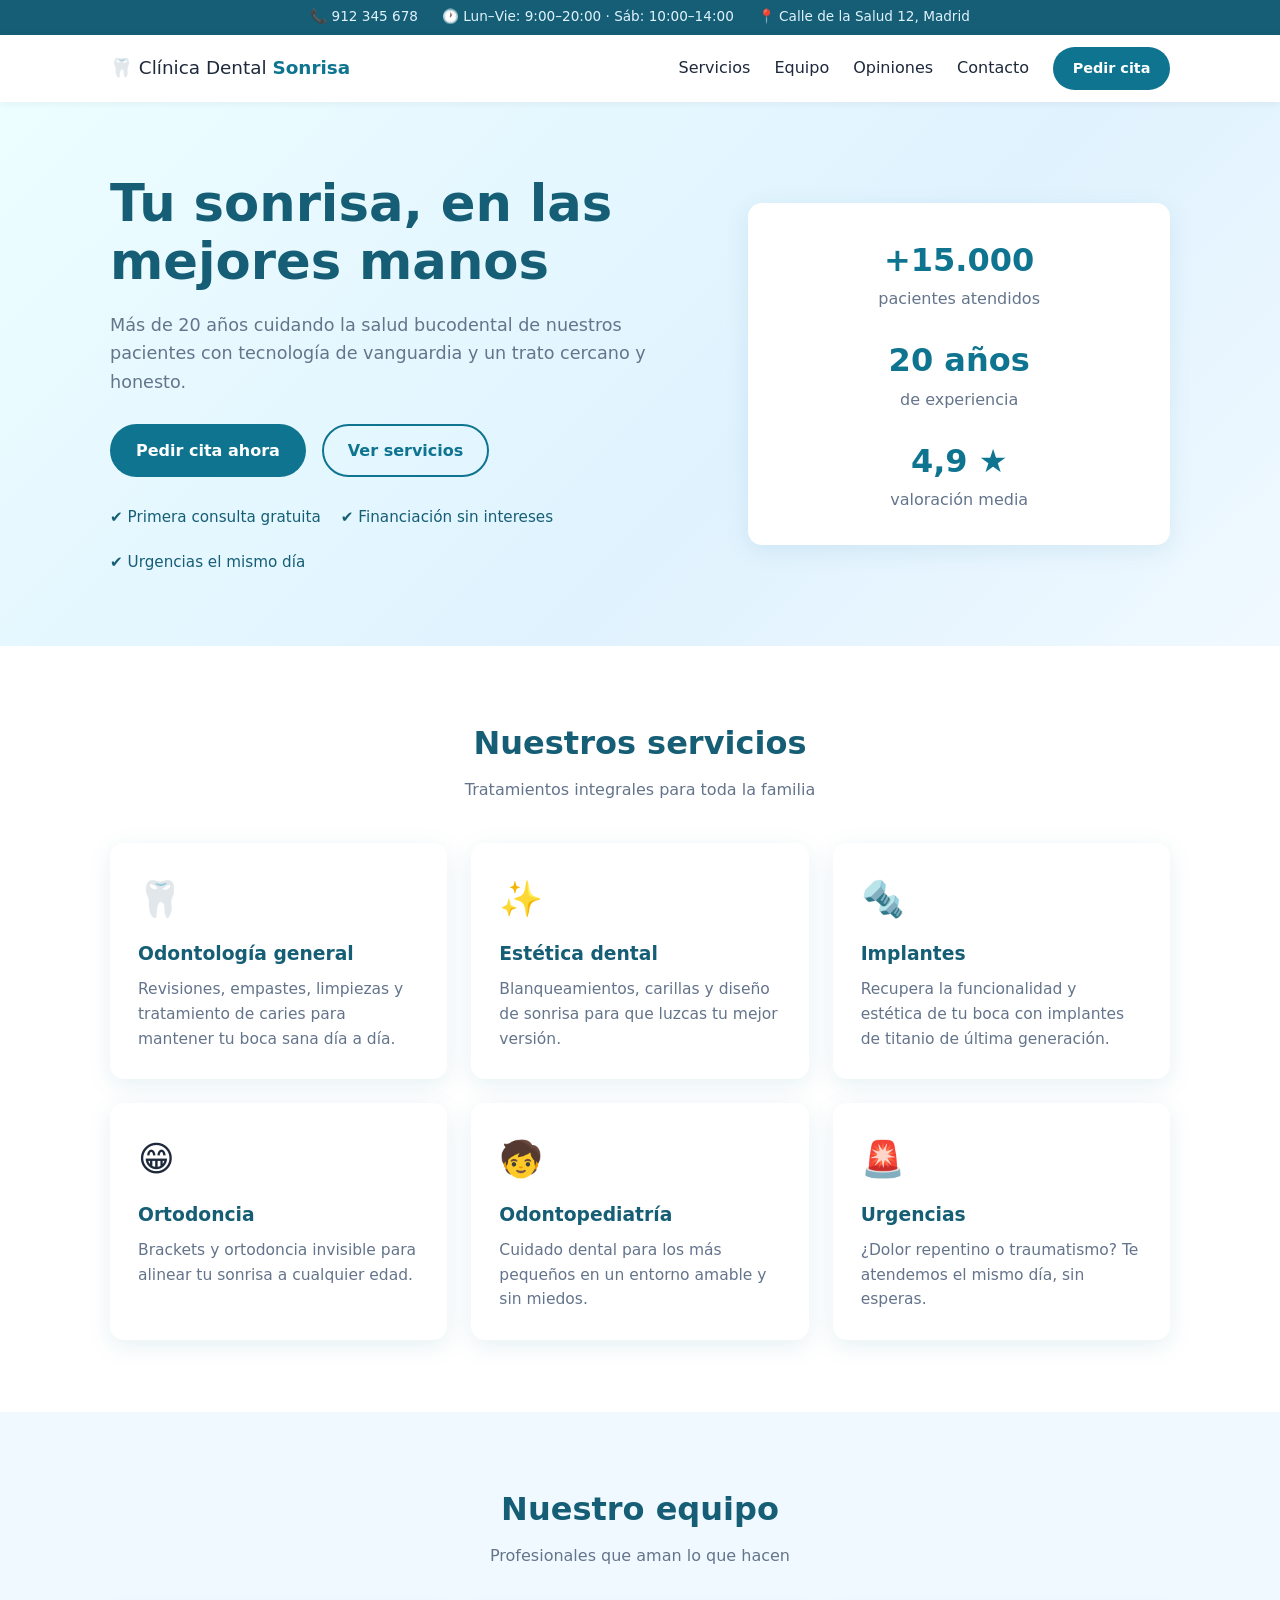
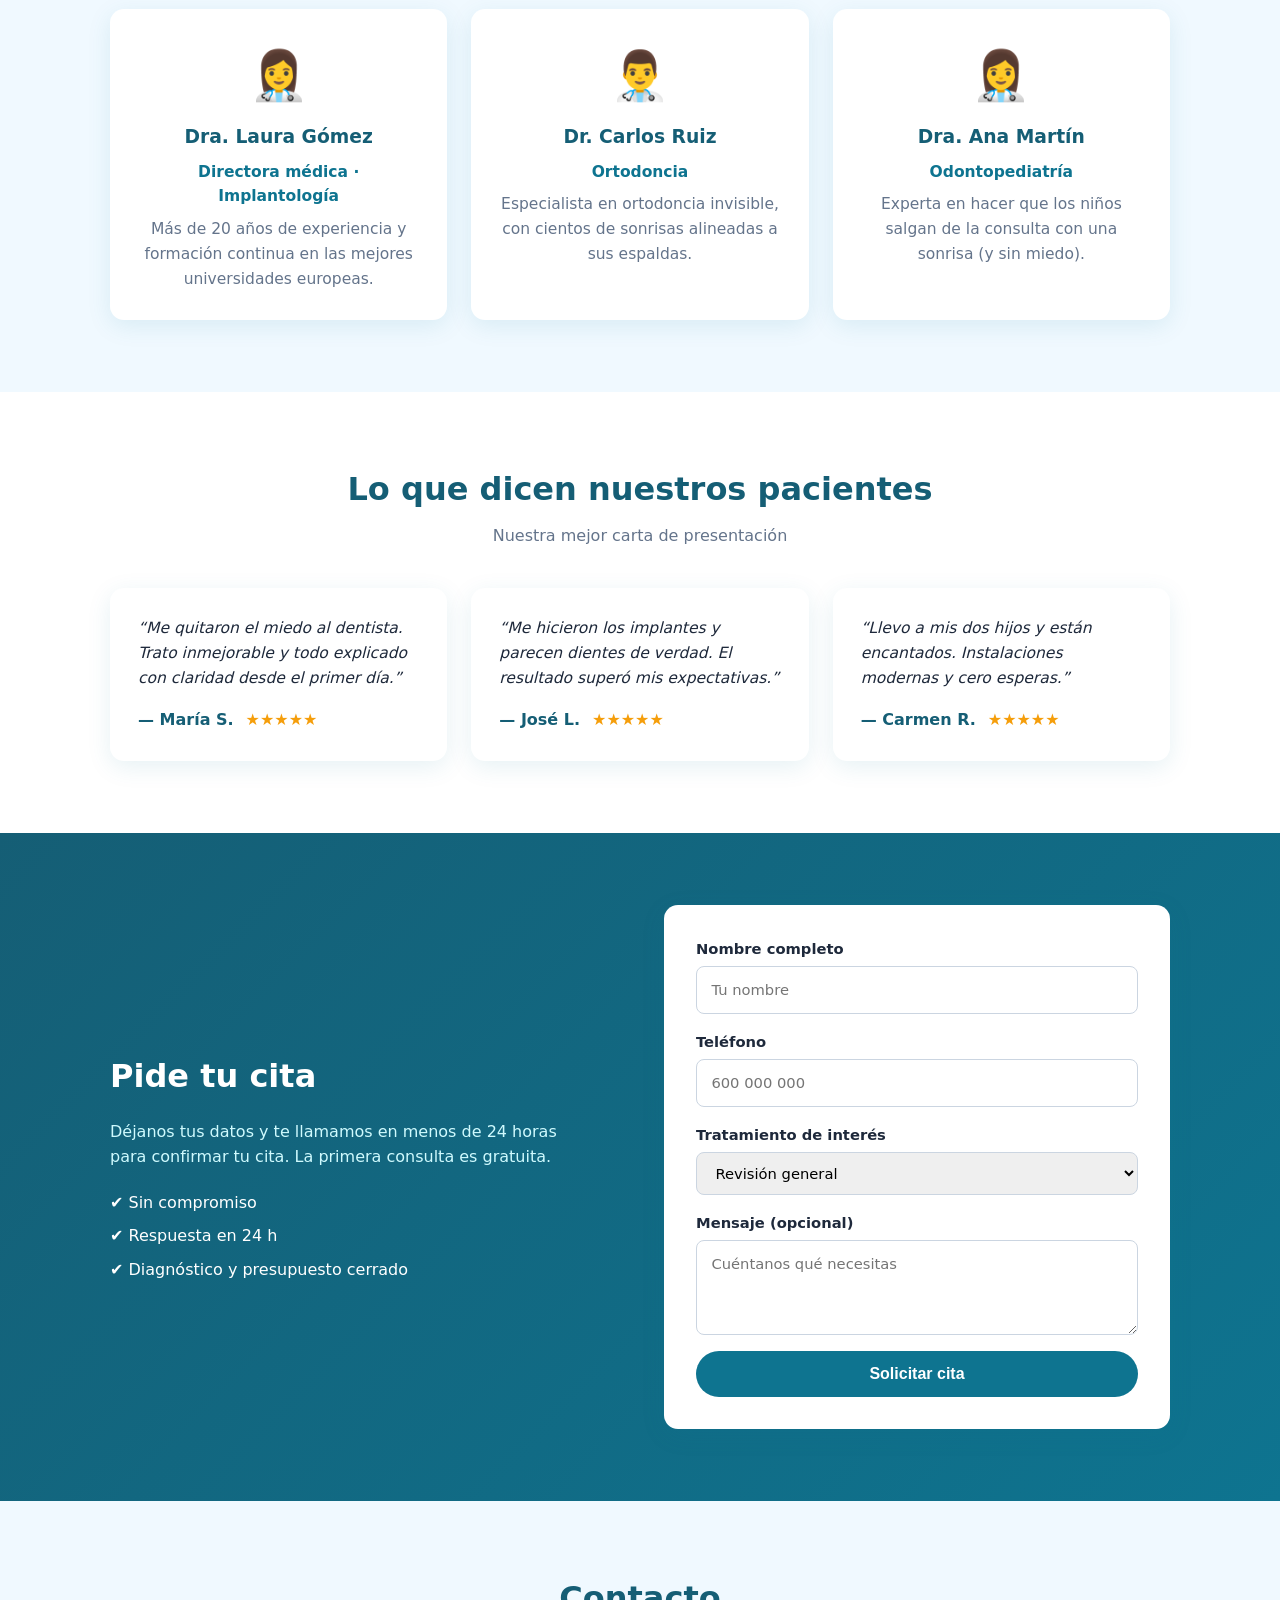
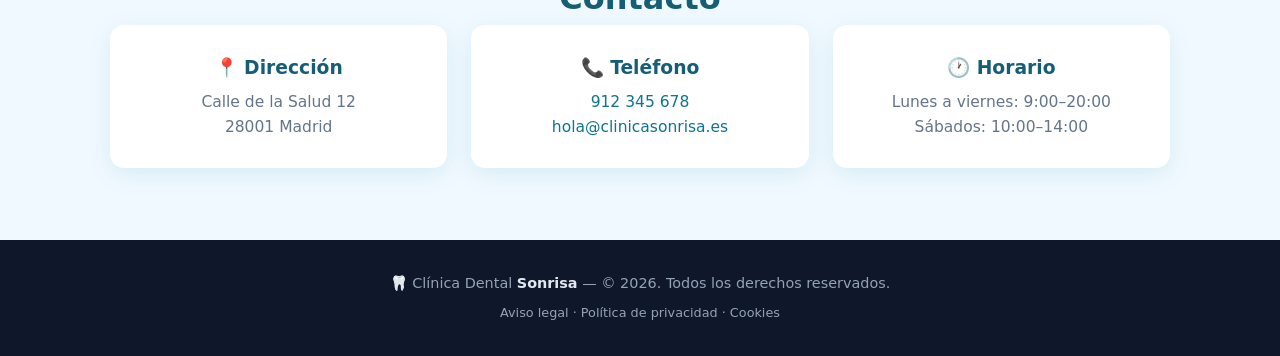
==== index.html @ fbafc142 "Crear web de clínica dental con HTML, CSS y JS Página estática responsive con secciones de servicios" ====
<!DOCTYPE html>
<html lang="es">
<head>
  <meta charset="UTF-8">
  <meta name="viewport" content="width=device-width, initial-scale=1.0">
  <meta name="description" content="Clínica Dental Sonrisa — cuidamos tu salud bucodental con tecnología de vanguardia y un trato cercano. Pide tu cita hoy.">
  <title>Clínica Dental Sonrisa | Tu dentista de confianza</title>
  <link rel="preconnect" href="https://fonts.googleapis.com">
  <link rel="stylesheet" href="styles.css">
</head>
<body>

  <!-- Barra superior -->
  <div class="topbar">
    <div class="container topbar__inner">
      <span>📞 912 345 678</span>
      <span>🕐 Lun–Vie: 9:00–20:00 · Sáb: 10:00–14:00</span>
      <span>📍 Calle de la Salud 12, Madrid</span>
    </div>
  </div>

  <!-- Cabecera / navegación -->
  <header class="header" id="inicio">
    <nav class="container nav">
      <a href="#inicio" class="nav__logo">
        <span class="nav__logo-icon">🦷</span> Clínica Dental <strong>Sonrisa</strong>
      </a>
      <button class="nav__toggle" id="navToggle" aria-label="Abrir menú" aria-expanded="false">☰</button>
      <ul class="nav__menu" id="navMenu">
        <li><a href="#servicios">Servicios</a></li>
        <li><a href="#equipo">Equipo</a></li>
        <li><a href="#opiniones">Opiniones</a></li>
        <li><a href="#contacto">Contacto</a></li>
        <li><a href="#cita" class="btn btn--primary btn--small">Pedir cita</a></li>
      </ul>
    </nav>
  </header>

  <!-- Hero -->
  <section class="hero">
    <div class="container hero__inner">
      <div class="hero__text">
        <h1>Tu sonrisa, en las mejores manos</h1>
        <p>Más de 20 años cuidando la salud bucodental de nuestros pacientes con tecnología de vanguardia y un trato cercano y honesto.</p>
        <div class="hero__actions">
          <a href="#cita" class="btn btn--primary">Pedir cita ahora</a>
          <a href="#servicios" class="btn btn--outline">Ver servicios</a>
        </div>
        <ul class="hero__badges">
          <li>✔ Primera consulta gratuita</li>
          <li>✔ Financiación sin intereses</li>
          <li>✔ Urgencias el mismo día</li>
        </ul>
      </div>
      <div class="hero__card">
        <div class="hero__stat"><strong>+15.000</strong><span>pacientes atendidos</span></div>
        <div class="hero__stat"><strong>20 años</strong><span>de experiencia</span></div>
        <div class="hero__stat"><strong>4,9 ★</strong><span>valoración media</span></div>
      </div>
    </div>
  </section>

  <!-- Servicios -->
  <section class="section" id="servicios">
    <div class="container">
      <h2 class="section__title">Nuestros servicios</h2>
      <p class="section__subtitle">Tratamientos integrales para toda la familia</p>
      <div class="grid grid--3">
        <article class="card">
          <div class="card__icon">🦷</div>
          <h3>Odontología general</h3>
          <p>Revisiones, empastes, limpiezas y tratamiento de caries para mantener tu boca sana día a día.</p>
        </article>
        <article class="card">
          <div class="card__icon">✨</div>
          <h3>Estética dental</h3>
          <p>Blanqueamientos, carillas y diseño de sonrisa para que luzcas tu mejor versión.</p>
        </article>
        <article class="card">
          <div class="card__icon">🔩</div>
          <h3>Implantes</h3>
          <p>Recupera la funcionalidad y estética de tu boca con implantes de titanio de última generación.</p>
        </article>
        <article class="card">
          <div class="card__icon">😁</div>
          <h3>Ortodoncia</h3>
          <p>Brackets y ortodoncia invisible para alinear tu sonrisa a cualquier edad.</p>
        </article>
        <article class="card">
          <div class="card__icon">🧒</div>
          <h3>Odontopediatría</h3>
          <p>Cuidado dental para los más pequeños en un entorno amable y sin miedos.</p>
        </article>
        <article class="card">
          <div class="card__icon">🚨</div>
          <h3>Urgencias</h3>
          <p>¿Dolor repentino o traumatismo? Te atendemos el mismo día, sin esperas.</p>
        </article>
      </div>
    </div>
  </section>

  <!-- Equipo -->
  <section class="section section--alt" id="equipo">
    <div class="container">
      <h2 class="section__title">Nuestro equipo</h2>
      <p class="section__subtitle">Profesionales que aman lo que hacen</p>
      <div class="grid grid--3">
        <article class="card card--team">
          <div class="card__avatar">👩‍⚕️</div>
          <h3>Dra. Laura Gómez</h3>
          <p class="card__role">Directora médica · Implantología</p>
          <p>Más de 20 años de experiencia y formación continua en las mejores universidades europeas.</p>
        </article>
        <article class="card card--team">
          <div class="card__avatar">👨‍⚕️</div>
          <h3>Dr. Carlos Ruiz</h3>
          <p class="card__role">Ortodoncia</p>
          <p>Especialista en ortodoncia invisible, con cientos de sonrisas alineadas a sus espaldas.</p>
        </article>
        <article class="card card--team">
          <div class="card__avatar">👩‍⚕️</div>
          <h3>Dra. Ana Martín</h3>
          <p class="card__role">Odontopediatría</p>
          <p>Experta en hacer que los niños salgan de la consulta con una sonrisa (y sin miedo).</p>
        </article>
      </div>
    </div>
  </section>

  <!-- Opiniones -->
  <section class="section" id="opiniones">
    <div class="container">
      <h2 class="section__title">Lo que dicen nuestros pacientes</h2>
      <p class="section__subtitle">Nuestra mejor carta de presentación</p>
      <div class="grid grid--3">
        <blockquote class="card card--quote">
          <p>“Me quitaron el miedo al dentista. Trato inmejorable y todo explicado con claridad desde el primer día.”</p>
          <footer>— María S. <span class="stars">★★★★★</span></footer>
        </blockquote>
        <blockquote class="card card--quote">
          <p>“Me hicieron los implantes y parecen dientes de verdad. El resultado superó mis expectativas.”</p>
          <footer>— José L. <span class="stars">★★★★★</span></footer>
        </blockquote>
        <blockquote class="card card--quote">
          <p>“Llevo a mis dos hijos y están encantados. Instalaciones modernas y cero esperas.”</p>
          <footer>— Carmen R. <span class="stars">★★★★★</span></footer>
        </blockquote>
      </div>
    </div>
  </section>

  <!-- Cita -->
  <section class="section section--cta" id="cita">
    <div class="container cita__inner">
      <div class="cita__text">
        <h2>Pide tu cita</h2>
        <p>Déjanos tus datos y te llamamos en menos de 24 horas para confirmar tu cita. La primera consulta es gratuita.</p>
        <ul class="cita__list">
          <li>✔ Sin compromiso</li>
          <li>✔ Respuesta en 24 h</li>
          <li>✔ Diagnóstico y presupuesto cerrado</li>
        </ul>
      </div>
      <form class="form" id="formCita" novalidate>
        <label>
          Nombre completo
          <input type="text" name="nombre" required placeholder="Tu nombre">
        </label>
        <label>
          Teléfono
          <input type="tel" name="telefono" required placeholder="600 000 000">
        </label>
        <label>
          Tratamiento de interés
          <select name="tratamiento">
            <option>Revisión general</option>
            <option>Limpieza dental</option>
            <option>Estética dental</option>
            <option>Implantes</option>
            <option>Ortodoncia</option>
            <option>Odontopediatría</option>
            <option>Urgencia</option>
          </select>
        </label>
        <label>
          Mensaje (opcional)
          <textarea name="mensaje" rows="3" placeholder="Cuéntanos qué necesitas"></textarea>
        </label>
        <button type="submit" class="btn btn--primary btn--full">Solicitar cita</button>
        <p class="form__ok" id="formOk" hidden>✅ ¡Gracias! Te llamaremos muy pronto para confirmar tu cita.</p>
      </form>
    </div>
  </section>

  <!-- Contacto -->
  <section class="section section--alt" id="contacto">
    <div class="container">
      <h2 class="section__title">Contacto</h2>
      <div class="grid grid--3">
        <div class="card card--contact">
          <h3>📍 Dirección</h3>
          <p>Calle de la Salud 12<br>28001 Madrid</p>
        </div>
        <div class="card card--contact">
          <h3>📞 Teléfono</h3>
          <p><a href="tel:+34912345678">912 345 678</a><br><a href="mailto:hola@clinicasonrisa.es">hola@clinicasonrisa.es</a></p>
        </div>
        <div class="card card--contact">
          <h3>🕐 Horario</h3>
          <p>Lunes a viernes: 9:00–20:00<br>Sábados: 10:00–14:00</p>
        </div>
      </div>
    </div>
  </section>

  <!-- Pie -->
  <footer class="footer">
    <div class="container footer__inner">
      <p>🦷 Clínica Dental <strong>Sonrisa</strong> — © <span id="year"></span>. Todos los derechos reservados.</p>
      <p class="footer__legal">Aviso legal · Política de privacidad · Cookies</p>
    </div>
  </footer>

  <script src="script.js"></script>
</body>
</html>
---- styles.css ----
/* ===== Variables y base ===== */
:root {
  --primary: #0e7490;
  --primary-dark: #155e75;
  --accent: #22d3ee;
  --bg: #ffffff;
  --bg-alt: #f0f9ff;
  --text: #1e293b;
  --text-soft: #64748b;
  --radius: 14px;
  --shadow: 0 6px 24px rgba(14, 116, 144, 0.10);
}

* { margin: 0; padding: 0; box-sizing: border-box; }

html { scroll-behavior: smooth; }

body {
  font-family: "Segoe UI", system-ui, -apple-system, sans-serif;
  color: var(--text);
  background: var(--bg);
  line-height: 1.6;
}

.container {
  max-width: 1100px;
  margin: 0 auto;
  padding: 0 1.25rem;
}

img { max-width: 100%; }

/* ===== Barra superior ===== */
.topbar {
  background: var(--primary-dark);
  color: #e0f2fe;
  font-size: 0.85rem;
  padding: 0.4rem 0;
}
.topbar__inner {
  display: flex;
  gap: 1.5rem;
  flex-wrap: wrap;
  justify-content: center;
}

/* ===== Navegación ===== */
.header {
  position: sticky;
  top: 0;
  z-index: 50;
  background: rgba(255, 255, 255, 0.95);
  backdrop-filter: blur(8px);
  box-shadow: 0 1px 8px rgba(0, 0, 0, 0.06);
}
.nav {
  display: flex;
  align-items: center;
  justify-content: space-between;
  padding-top: 0.75rem;
  padding-bottom: 0.75rem;
}
.nav__logo {
  font-size: 1.15rem;
  text-decoration: none;
  color: var(--text);
}
.nav__logo strong { color: var(--primary); }
.nav__toggle {
  display: none;
  font-size: 1.5rem;
  background: none;
  border: none;
  cursor: pointer;
  color: var(--text);
}
.nav__menu {
  display: flex;
  align-items: center;
  gap: 1.5rem;
  list-style: none;
}
.nav__menu a:not(.btn) {
  text-decoration: none;
  color: var(--text);
  font-weight: 500;
}
.nav__menu a:not(.btn):hover { color: var(--primary); }

/* ===== Botones ===== */
.btn {
  display: inline-block;
  padding: 0.75rem 1.5rem;
  border-radius: 999px;
  text-decoration: none;
  font-weight: 600;
  border: 2px solid transparent;
  cursor: pointer;
  transition: transform 0.15s ease, box-shadow 0.15s ease, background 0.15s ease;
  font-size: 1rem;
}
.btn--primary {
  background: var(--primary);
  color: #fff;
}
.btn--primary:hover {
  background: var(--primary-dark);
  transform: translateY(-2px);
  box-shadow: var(--shadow);
}
.btn--outline {
  border-color: var(--primary);
  color: var(--primary);
  background: transparent;
}
.btn--outline:hover { background: var(--bg-alt); }
.btn--small { padding: 0.5rem 1.1rem; font-size: 0.9rem; }
.btn--full { width: 100%; }

/* ===== Hero ===== */
.hero {
  background: linear-gradient(135deg, #ecfeff 0%, #e0f2fe 60%, #f0f9ff 100%);
  padding: 4.5rem 0;
}
.hero__inner {
  display: grid;
  grid-template-columns: 1.4fr 1fr;
  gap: 3rem;
  align-items: center;
}
.hero h1 {
  font-size: clamp(2rem, 4.5vw, 3.2rem);
  line-height: 1.15;
  color: var(--primary-dark);
}
.hero p {
  margin: 1.25rem 0 1.75rem;
  font-size: 1.1rem;
  color: var(--text-soft);
  max-width: 34rem;
}
.hero__actions { display: flex; gap: 1rem; flex-wrap: wrap; }
.hero__badges {
  list-style: none;
  display: flex;
  gap: 1.25rem;
  flex-wrap: wrap;
  margin-top: 1.75rem;
  color: var(--primary-dark);
  font-weight: 500;
  font-size: 0.95rem;
}
.hero__card {
  background: #fff;
  border-radius: var(--radius);
  box-shadow: var(--shadow);
  padding: 2rem;
  display: grid;
  gap: 1.5rem;
  text-align: center;
}
.hero__stat strong {
  display: block;
  font-size: 2rem;
  color: var(--primary);
}
.hero__stat span { color: var(--text-soft); }

/* ===== Secciones ===== */
.section { padding: 4.5rem 0; }
.section--alt { background: var(--bg-alt); }
.section__title {
  text-align: center;
  font-size: 2rem;
  color: var(--primary-dark);
}
.section__subtitle {
  text-align: center;
  color: var(--text-soft);
  margin: 0.5rem 0 2.5rem;
}

/* ===== Tarjetas ===== */
.grid {
  display: grid;
  gap: 1.5rem;
}
.grid--3 { grid-template-columns: repeat(3, 1fr); }

.card {
  background: #fff;
  border-radius: var(--radius);
  padding: 1.75rem;
  box-shadow: var(--shadow);
  transition: transform 0.15s ease;
}
.card:hover { transform: translateY(-4px); }
.card h3 { margin-bottom: 0.5rem; color: var(--primary-dark); }
.card p { color: var(--text-soft); font-size: 0.97rem; }
.card__icon { font-size: 2.2rem; margin-bottom: 0.75rem; }

.card--team { text-align: center; }
.card__avatar { font-size: 3rem; margin-bottom: 0.5rem; }
.card__role {
  color: var(--primary) !important;
  font-weight: 600;
  margin-bottom: 0.5rem;
}

.card--quote p { font-style: italic; color: var(--text); }
.card--quote footer {
  margin-top: 1rem;
  font-weight: 600;
  color: var(--primary-dark);
}
.stars { color: #f59e0b; margin-left: 0.4rem; }

.card--contact { text-align: center; }
.card--contact a { color: var(--primary); text-decoration: none; }
.card--contact a:hover { text-decoration: underline; }

/* ===== Cita ===== */
.section--cta {
  background: linear-gradient(135deg, var(--primary-dark), var(--primary));
  color: #fff;
}
.cita__inner {
  display: grid;
  grid-template-columns: 1fr 1fr;
  gap: 3rem;
  align-items: center;
}
.cita__text h2 { font-size: 2rem; margin-bottom: 1rem; }
.cita__text p { color: #cffafe; max-width: 30rem; }
.cita__list {
  list-style: none;
  margin-top: 1.25rem;
  display: grid;
  gap: 0.5rem;
  font-weight: 500;
}

.form {
  background: #fff;
  border-radius: var(--radius);
  padding: 2rem;
  box-shadow: var(--shadow);
  display: grid;
  gap: 1rem;
  color: var(--text);
}
.form label {
  display: grid;
  gap: 0.35rem;
  font-weight: 600;
  font-size: 0.92rem;
}
.form input,
.form select,
.form textarea {
  padding: 0.7rem 0.9rem;
  border: 1.5px solid #cbd5e1;
  border-radius: 8px;
  font: inherit;
  font-weight: 400;
}
.form input:focus,
.form select:focus,
.form textarea:focus {
  outline: none;
  border-color: var(--primary);
  box-shadow: 0 0 0 3px rgba(14, 116, 144, 0.15);
}
.form input.error { border-color: #dc2626; }
.form__ok {
  text-align: center;
  color: #15803d;
  font-weight: 600;
}

/* ===== Pie ===== */
.footer {
  background: #0f172a;
  color: #94a3b8;
  padding: 2rem 0;
  font-size: 0.9rem;
}
.footer__inner { text-align: center; display: grid; gap: 0.5rem; }
.footer strong { color: #e2e8f0; }
.footer__legal { font-size: 0.8rem; }

/* ===== Responsive ===== */
@media (max-width: 900px) {
  .hero__inner, .cita__inner { grid-template-columns: 1fr; }
  .grid--3 { grid-template-columns: repeat(2, 1fr); }
}

@media (max-width: 640px) {
  .grid--3 { grid-template-columns: 1fr; }
  .topbar__inner { gap: 0.5rem; font-size: 0.78rem; }

  .nav__toggle { display: block; }
  .nav__menu {
    display: none;
    position: absolute;
    top: 100%;
    left: 0;
    right: 0;
    background: #fff;
    flex-direction: column;
    padding: 1.25rem;
    gap: 1rem;
    box-shadow: 0 8px 16px rgba(0, 0, 0, 0.08);
  }
  .nav__menu.open { display: flex; }
}
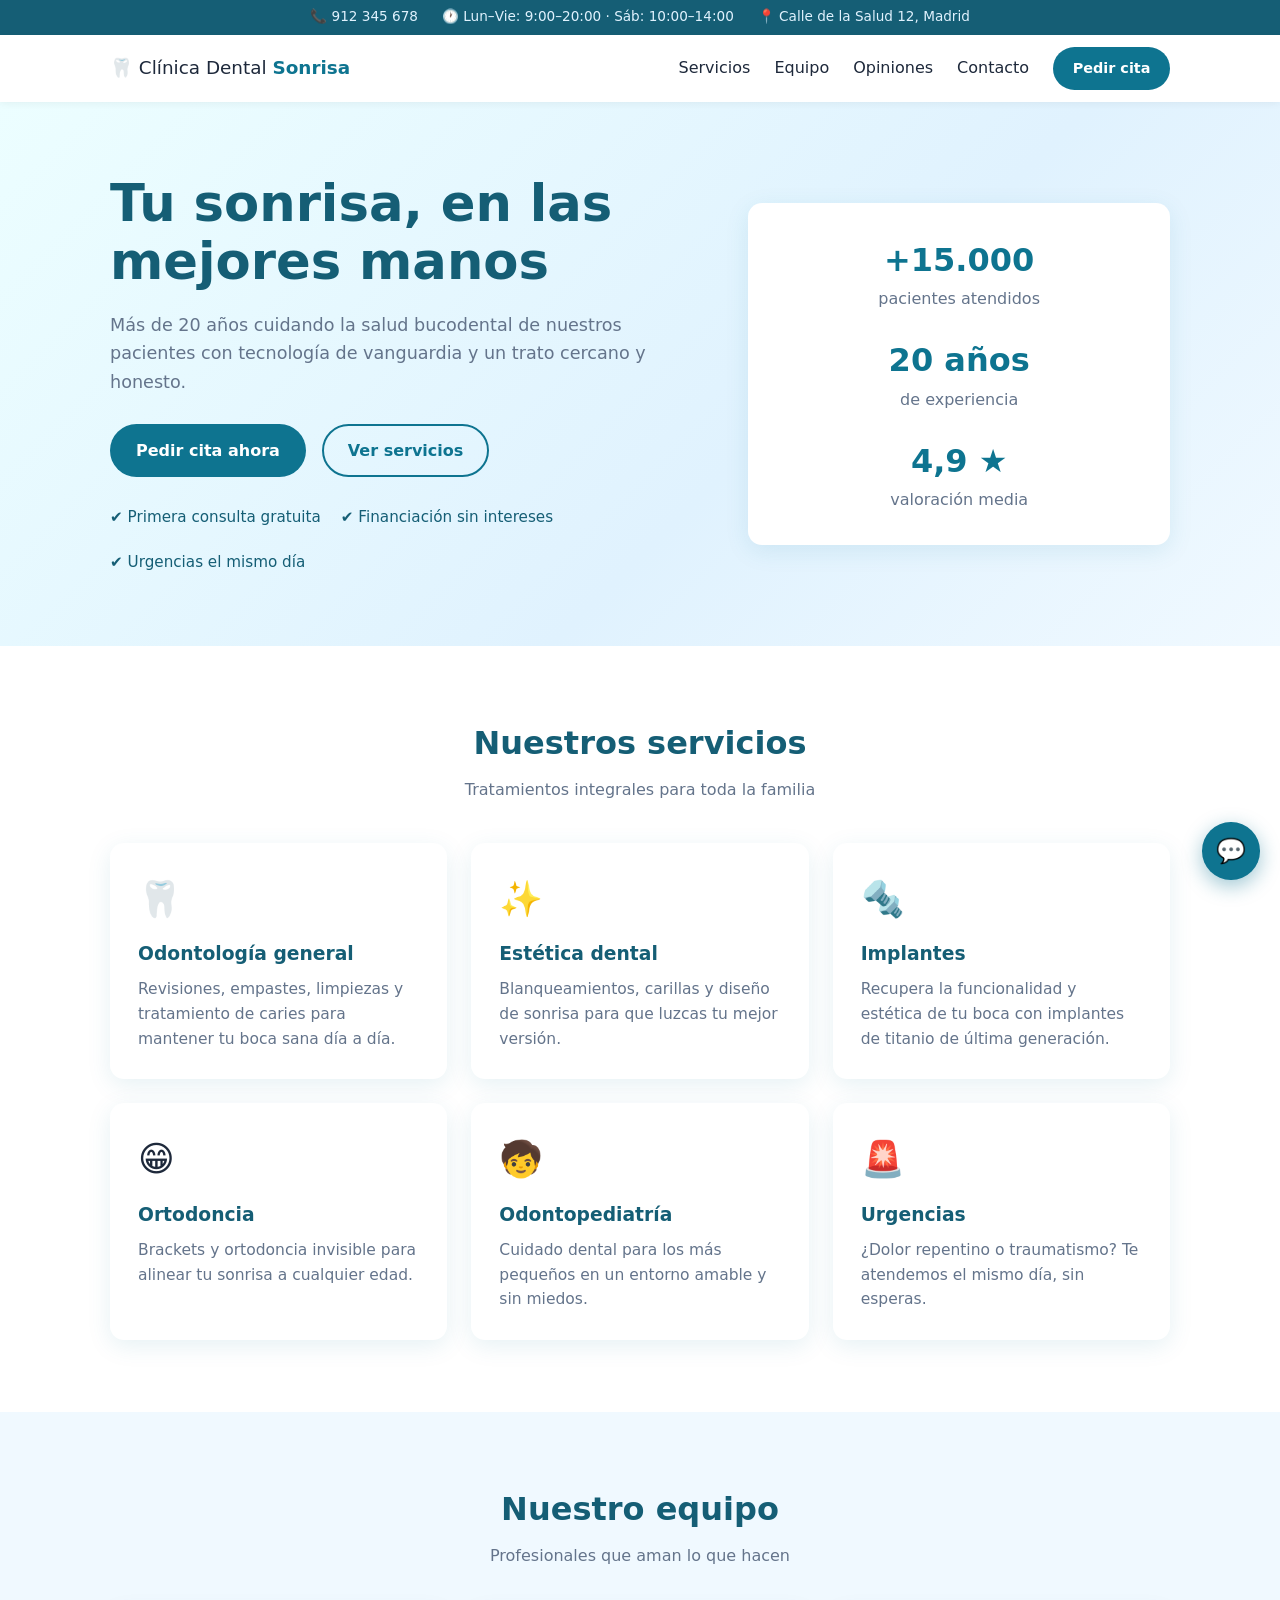
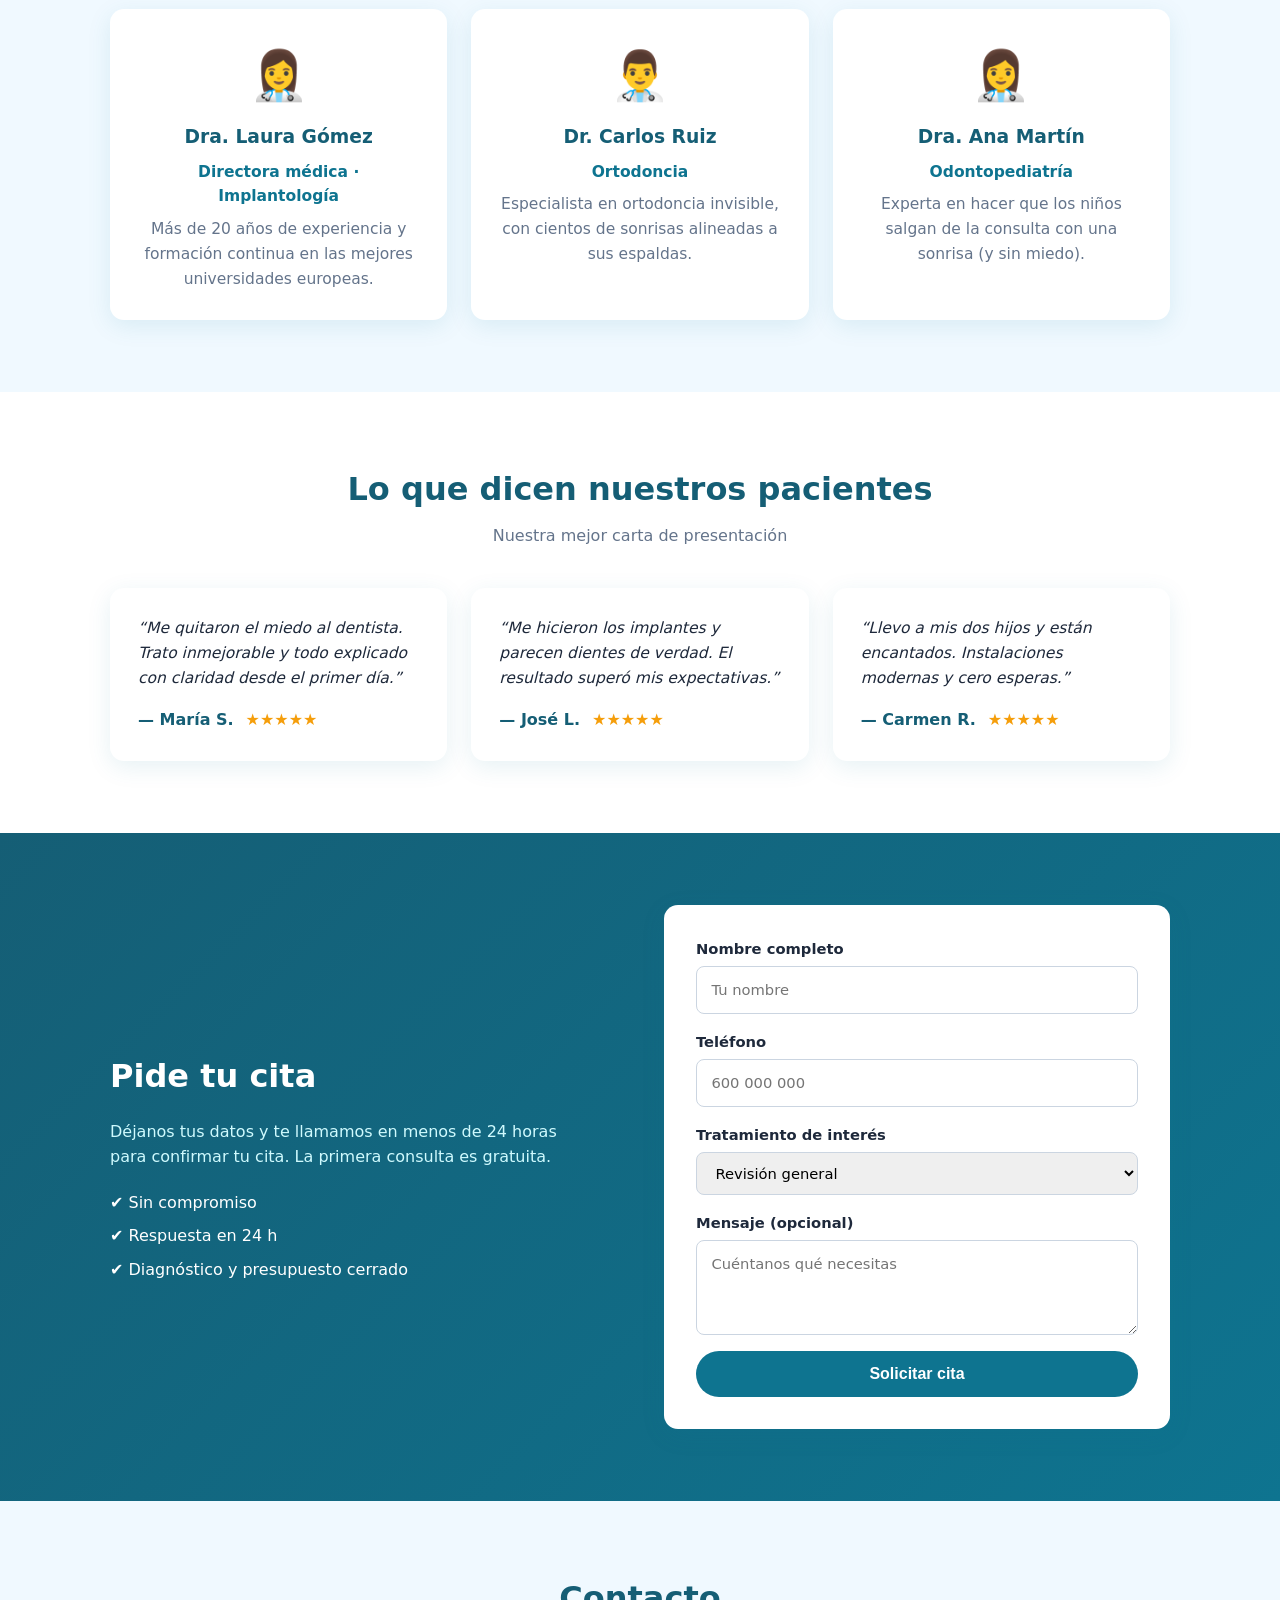
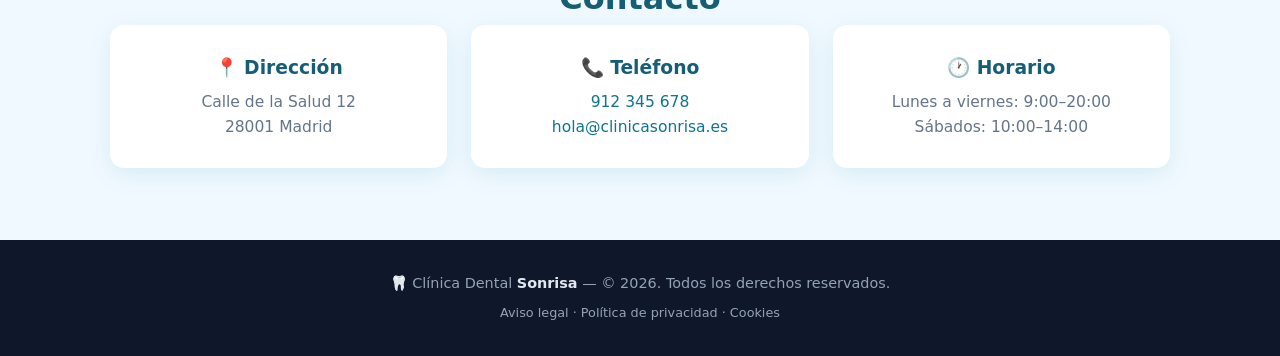
==== commit e540b8cd: "Añadir chatbot de reglas con burbuja flotante Asistente sin dependencias ni backend: responde FAQs (" ====
--- a/index.html
+++ b/index.html
@@ -222,6 +222,24 @@
     </div>
   </footer>
 
+  <!-- Chatbot -->
+  <div class="chat">
+    <button class="chat__toggle" id="chatToggle" aria-label="Abrir chat" aria-expanded="false">💬</button>
+    <div class="chat__panel" id="chatPanel" hidden>
+      <div class="chat__header">
+        <span>🦷 Asistente Sonrisa</span>
+        <button class="chat__close" id="chatClose" aria-label="Cerrar chat">✕</button>
+      </div>
+      <div class="chat__messages" id="chatMessages" aria-live="polite"></div>
+      <div class="chat__quick" id="chatQuick"></div>
+      <form class="chat__inputrow" id="chatForm">
+        <input type="text" id="chatInput" placeholder="Escribe tu pregunta…" autocomplete="off">
+        <button type="submit" aria-label="Enviar">➤</button>
+      </form>
+    </div>
+  </div>
+
   <script src="script.js"></script>
+  <script src="chatbot.js"></script>
 </body>
 </html>
--- a/styles.css
+++ b/styles.css
@@ -288,6 +288,139 @@
 .footer__inner { text-align: center; display: grid; gap: 0.5rem; }
 .footer strong { color: #e2e8f0; }
 .footer__legal { font-size: 0.8rem; }
+
+/* ===== Chatbot ===== */
+.chat__toggle {
+  position: fixed;
+  bottom: 1.25rem;
+  right: 1.25rem;
+  z-index: 90;
+  width: 3.6rem;
+  height: 3.6rem;
+  border-radius: 50%;
+  border: none;
+  background: var(--primary);
+  color: #fff;
+  font-size: 1.5rem;
+  cursor: pointer;
+  box-shadow: 0 6px 20px rgba(14, 116, 144, 0.4);
+  transition: transform 0.15s ease, background 0.15s ease;
+}
+.chat__toggle:hover { background: var(--primary-dark); transform: scale(1.07); }
+
+.chat__panel {
+  position: fixed;
+  bottom: 5.5rem;
+  right: 1.25rem;
+  z-index: 90;
+  width: min(22rem, calc(100vw - 2rem));
+  height: min(30rem, calc(100vh - 8rem));
+  background: #fff;
+  border-radius: var(--radius);
+  box-shadow: 0 12px 40px rgba(0, 0, 0, 0.22);
+  display: flex;
+  flex-direction: column;
+  overflow: hidden;
+}
+.chat__panel[hidden] { display: none; }
+
+.chat__header {
+  background: var(--primary-dark);
+  color: #fff;
+  padding: 0.85rem 1rem;
+  font-weight: 600;
+  display: flex;
+  justify-content: space-between;
+  align-items: center;
+}
+.chat__close {
+  background: none;
+  border: none;
+  color: #fff;
+  font-size: 1rem;
+  cursor: pointer;
+}
+
+.chat__messages {
+  flex: 1;
+  overflow-y: auto;
+  padding: 1rem;
+  display: flex;
+  flex-direction: column;
+  gap: 0.6rem;
+  background: var(--bg-alt);
+}
+.chat__msg {
+  max-width: 85%;
+  padding: 0.6rem 0.85rem;
+  border-radius: 12px;
+  font-size: 0.92rem;
+  line-height: 1.45;
+}
+.chat__msg--bot {
+  background: #fff;
+  border: 1px solid #dbeafe;
+  align-self: flex-start;
+  border-bottom-left-radius: 4px;
+}
+.chat__msg--user {
+  background: var(--primary);
+  color: #fff;
+  align-self: flex-end;
+  border-bottom-right-radius: 4px;
+}
+.chat__msg a { color: var(--primary); font-weight: 600; }
+.chat__msg--user a { color: #fff; }
+
+.chat__quick {
+  display: flex;
+  flex-wrap: wrap;
+  gap: 0.4rem;
+  padding: 0.6rem 0.75rem 0.25rem;
+  background: #fff;
+  border-top: 1px solid #e2e8f0;
+}
+.chat__quick button {
+  border: 1.5px solid var(--primary);
+  color: var(--primary);
+  background: #fff;
+  border-radius: 999px;
+  padding: 0.3rem 0.7rem;
+  font-size: 0.8rem;
+  font-weight: 600;
+  cursor: pointer;
+  transition: background 0.15s ease, color 0.15s ease;
+}
+.chat__quick button:hover { background: var(--primary); color: #fff; }
+
+.chat__inputrow {
+  display: flex;
+  gap: 0.5rem;
+  padding: 0.6rem 0.75rem 0.75rem;
+  background: #fff;
+}
+.chat__inputrow input {
+  flex: 1;
+  padding: 0.6rem 0.85rem;
+  border: 1.5px solid #cbd5e1;
+  border-radius: 999px;
+  font: inherit;
+  font-size: 0.92rem;
+}
+.chat__inputrow input:focus {
+  outline: none;
+  border-color: var(--primary);
+}
+.chat__inputrow button {
+  border: none;
+  background: var(--primary);
+  color: #fff;
+  width: 2.5rem;
+  border-radius: 50%;
+  font-size: 1rem;
+  cursor: pointer;
+}
+.chat__inputrow button:hover { background: var(--primary-dark); }
 
 /* ===== Responsive ===== */
 @media (max-width: 900px) {
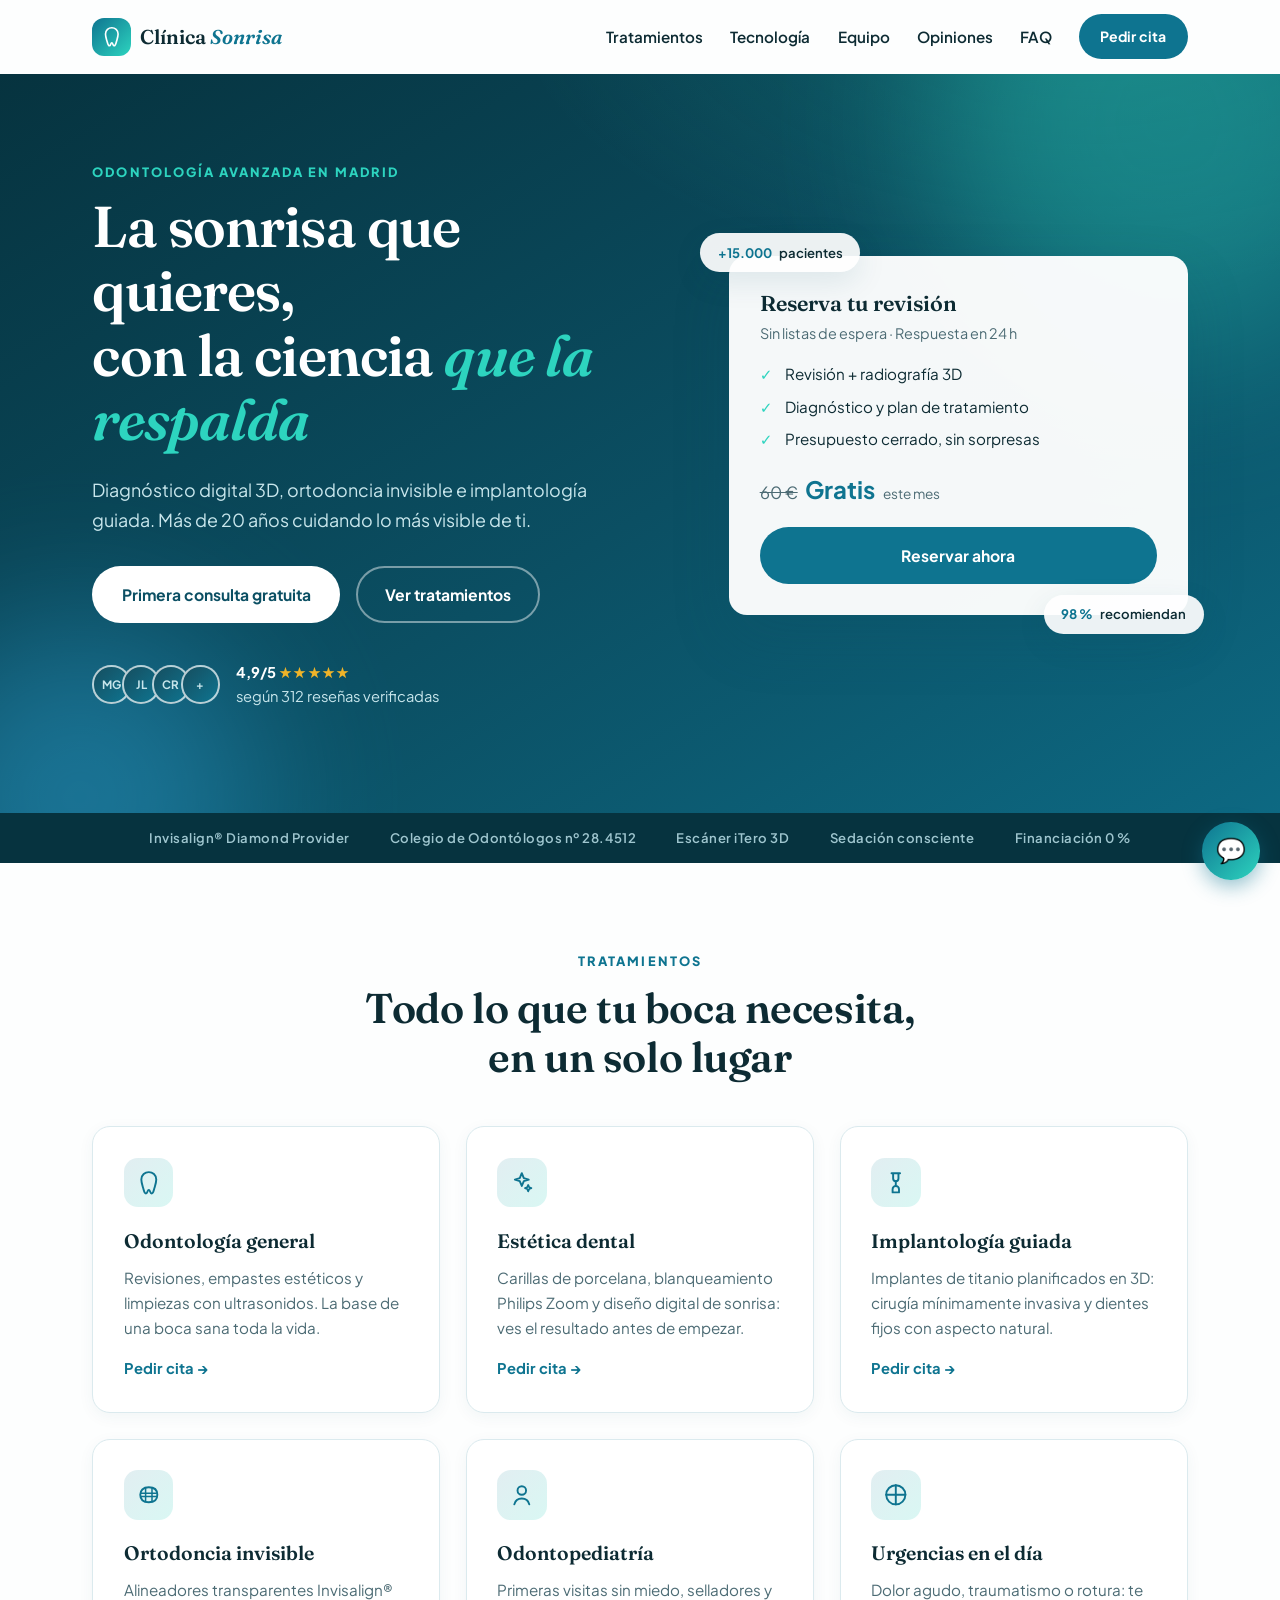
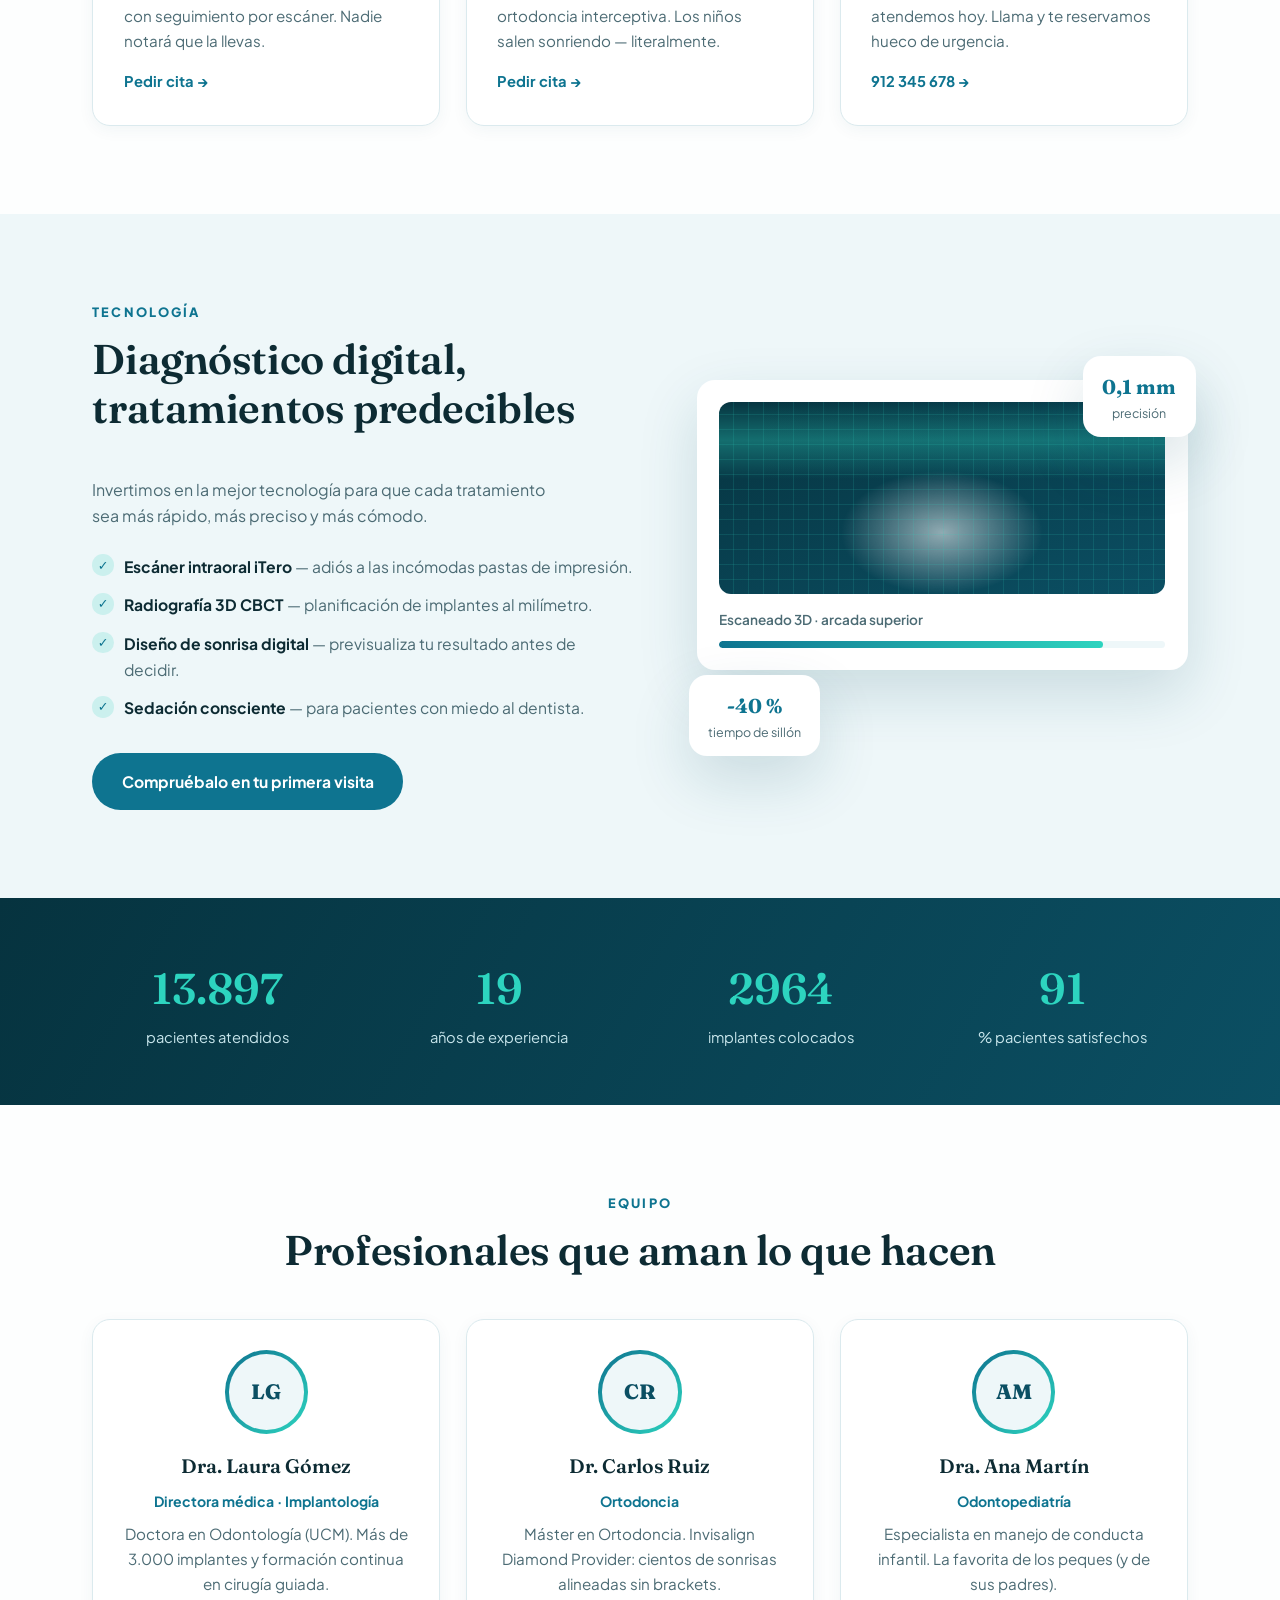
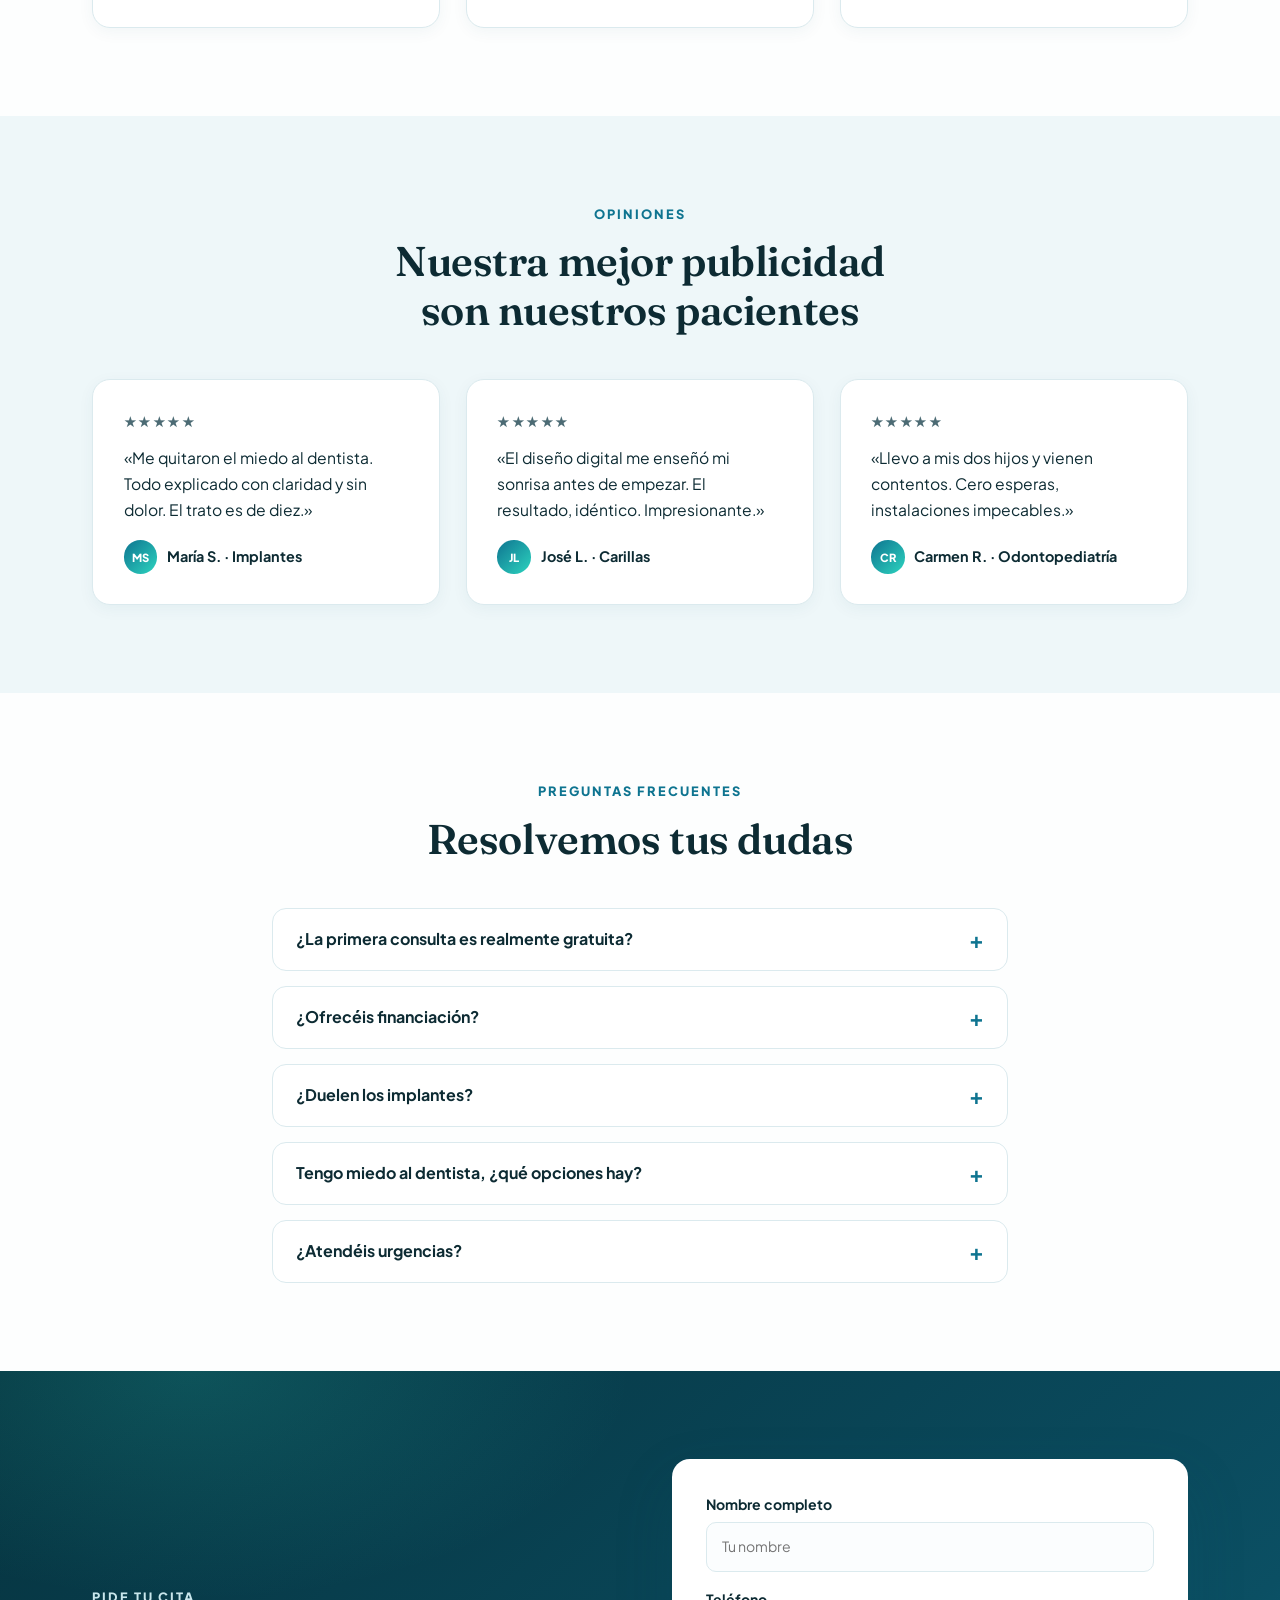
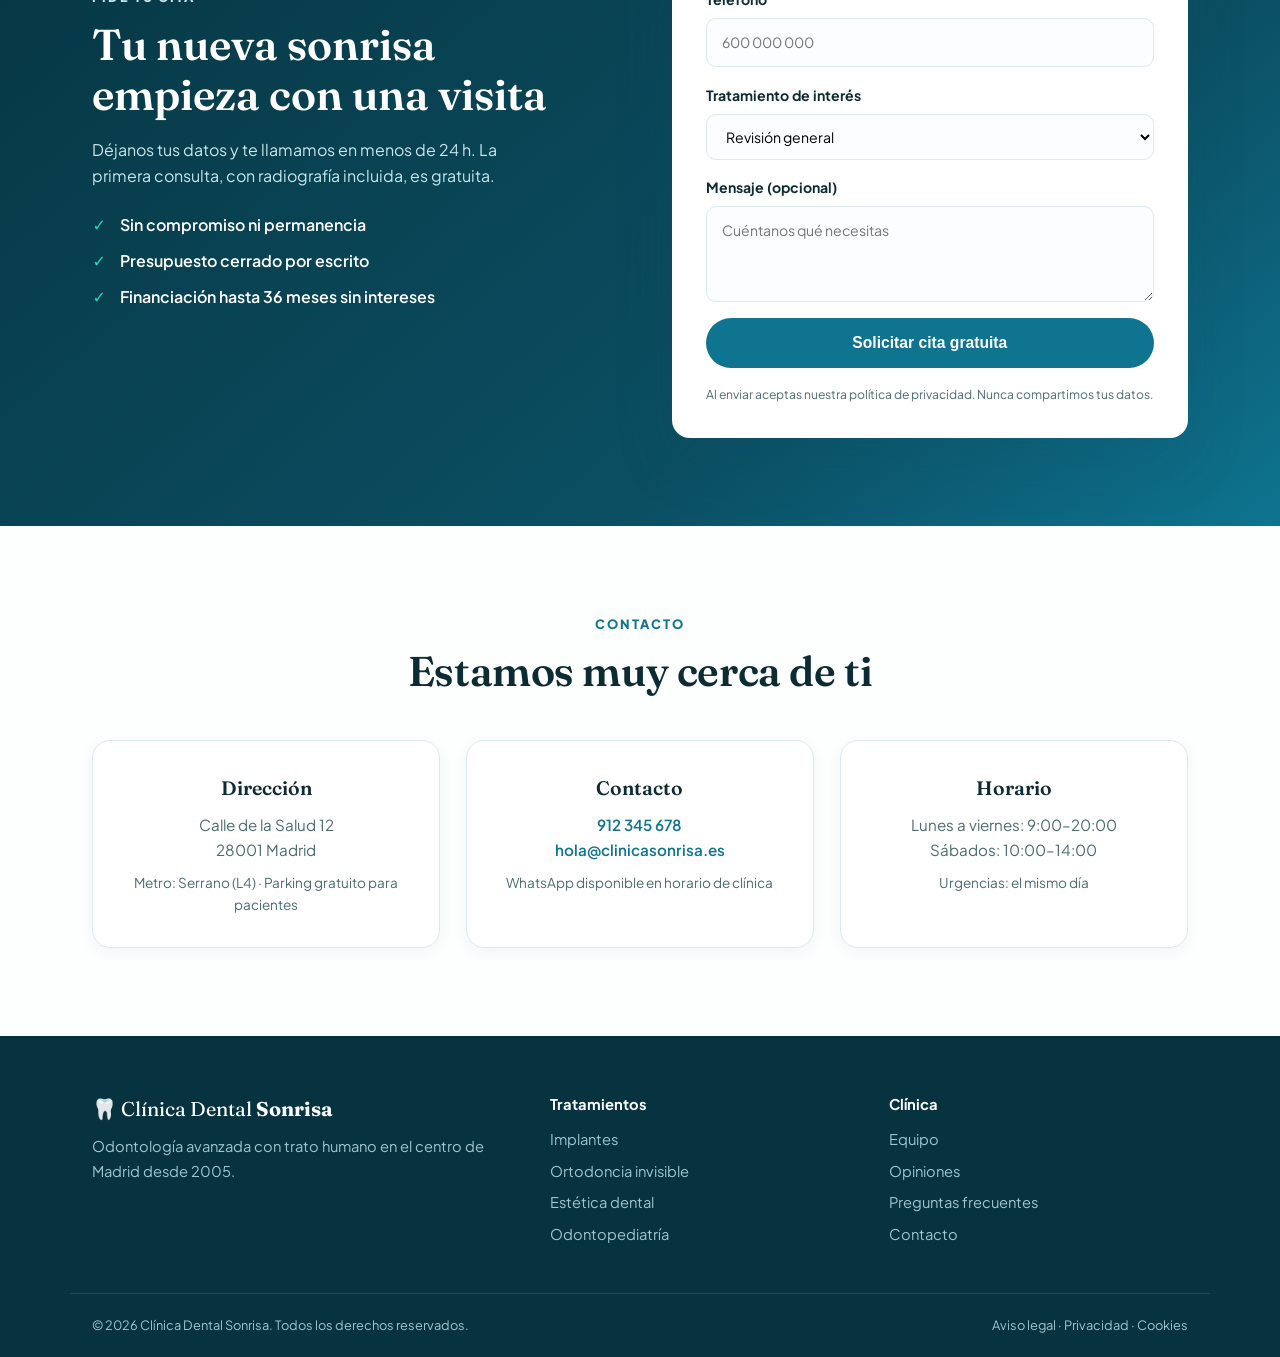
==== commit a4d94ef9: "Rediseño premium de la web Nueva identidad visual profesional: tipografías Fraunces + Plus Jakarta S" ====
--- a/index.html
+++ b/index.html
@@ -3,34 +3,33 @@
 <head>
   <meta charset="UTF-8">
   <meta name="viewport" content="width=device-width, initial-scale=1.0">
-  <meta name="description" content="Clínica Dental Sonrisa — cuidamos tu salud bucodental con tecnología de vanguardia y un trato cercano. Pide tu cita hoy.">
-  <title>Clínica Dental Sonrisa | Tu dentista de confianza</title>
+  <meta name="description" content="Clínica Dental Sonrisa — odontología avanzada en Madrid. Implantes, ortodoncia invisible y estética dental con tecnología digital. Primera consulta gratuita.">
+  <title>Clínica Dental Sonrisa | Odontología avanzada en Madrid</title>
   <link rel="preconnect" href="https://fonts.googleapis.com">
+  <link rel="preconnect" href="https://fonts.gstatic.com" crossorigin>
+  <link href="https://fonts.googleapis.com/css2?family=Fraunces:ital,opsz,wght@0,9..144,500;0,9..144,600;0,9..144,700;1,9..144,500&family=Plus+Jakarta+Sans:wght@400;500;600;700;800&display=swap" rel="stylesheet">
   <link rel="stylesheet" href="styles.css">
 </head>
 <body>
 
-  <!-- Barra superior -->
-  <div class="topbar">
-    <div class="container topbar__inner">
-      <span>📞 912 345 678</span>
-      <span>🕐 Lun–Vie: 9:00–20:00 · Sáb: 10:00–14:00</span>
-      <span>📍 Calle de la Salud 12, Madrid</span>
-    </div>
-  </div>
-
-  <!-- Cabecera / navegación -->
+  <!-- Cabecera -->
   <header class="header" id="inicio">
     <nav class="container nav">
-      <a href="#inicio" class="nav__logo">
-        <span class="nav__logo-icon">🦷</span> Clínica Dental <strong>Sonrisa</strong>
+      <a href="#inicio" class="nav__logo" aria-label="Clínica Dental Sonrisa">
+        <span class="nav__logo-mark">
+          <svg viewBox="0 0 24 24" fill="none" aria-hidden="true"><path d="M12 2C8.5 2 5 4.5 5 9c0 3 1 5.5 1.8 8.2.5 1.8 1 4.8 2.5 4.8 1.7 0 1.3-3.4 2.7-3.4s1 3.4 2.7 3.4c1.5 0 2-3 2.5-4.8C18 14.5 19 12 19 9c0-4.5-3.5-7-7-7Z" stroke="currentColor" stroke-width="1.8" stroke-linejoin="round"/></svg>
+        </span>
+        <span class="nav__logo-text">Clínica <em>Sonrisa</em></span>
       </a>
-      <button class="nav__toggle" id="navToggle" aria-label="Abrir menú" aria-expanded="false">☰</button>
+      <button class="nav__toggle" id="navToggle" aria-label="Abrir menú" aria-expanded="false">
+        <span></span><span></span><span></span>
+      </button>
       <ul class="nav__menu" id="navMenu">
-        <li><a href="#servicios">Servicios</a></li>
+        <li><a href="#servicios">Tratamientos</a></li>
+        <li><a href="#tecnologia">Tecnología</a></li>
         <li><a href="#equipo">Equipo</a></li>
         <li><a href="#opiniones">Opiniones</a></li>
-        <li><a href="#contacto">Contacto</a></li>
+        <li><a href="#faq">FAQ</a></li>
         <li><a href="#cita" class="btn btn--primary btn--small">Pedir cita</a></li>
       </ul>
     </nav>
@@ -38,131 +37,233 @@
 
   <!-- Hero -->
   <section class="hero">
+    <div class="hero__glow hero__glow--1" aria-hidden="true"></div>
+    <div class="hero__glow hero__glow--2" aria-hidden="true"></div>
     <div class="container hero__inner">
-      <div class="hero__text">
-        <h1>Tu sonrisa, en las mejores manos</h1>
-        <p>Más de 20 años cuidando la salud bucodental de nuestros pacientes con tecnología de vanguardia y un trato cercano y honesto.</p>
+      <div class="hero__text reveal">
+        <p class="kicker kicker--light">Odontología avanzada en Madrid</p>
+        <h1>La sonrisa que quieres,<br>con la ciencia <em>que la respalda</em></h1>
+        <p class="hero__lead">Diagnóstico digital 3D, ortodoncia invisible e implantología guiada. Más de 20 años cuidando lo más visible de ti.</p>
         <div class="hero__actions">
-          <a href="#cita" class="btn btn--primary">Pedir cita ahora</a>
-          <a href="#servicios" class="btn btn--outline">Ver servicios</a>
-        </div>
-        <ul class="hero__badges">
-          <li>✔ Primera consulta gratuita</li>
-          <li>✔ Financiación sin intereses</li>
-          <li>✔ Urgencias el mismo día</li>
-        </ul>
-      </div>
-      <div class="hero__card">
-        <div class="hero__stat"><strong>+15.000</strong><span>pacientes atendidos</span></div>
-        <div class="hero__stat"><strong>20 años</strong><span>de experiencia</span></div>
-        <div class="hero__stat"><strong>4,9 ★</strong><span>valoración media</span></div>
-      </div>
-    </div>
-  </section>
-
-  <!-- Servicios -->
+          <a href="#cita" class="btn btn--light">Primera consulta gratuita</a>
+          <a href="#servicios" class="btn btn--ghost">Ver tratamientos</a>
+        </div>
+        <div class="hero__trust">
+          <div class="hero__avatars" aria-hidden="true">
+            <span>MG</span><span>JL</span><span>CR</span><span>+</span>
+          </div>
+          <p><strong>4,9/5</strong> <span class="stars">★★★★★</span><br>según 312 reseñas verificadas</p>
+        </div>
+      </div>
+      <div class="hero__panel reveal">
+        <div class="hero__card">
+          <p class="hero__card-title">Reserva tu revisión</p>
+          <p class="hero__card-sub">Sin listas de espera · Respuesta en 24 h</p>
+          <ul class="hero__card-list">
+            <li>Revisión + radiografía 3D</li>
+            <li>Diagnóstico y plan de tratamiento</li>
+            <li>Presupuesto cerrado, sin sorpresas</li>
+          </ul>
+          <p class="hero__card-price"><s>60 €</s> <strong>Gratis</strong> <span>este mes</span></p>
+          <a href="#cita" class="btn btn--primary btn--full">Reservar ahora</a>
+        </div>
+        <div class="hero__chip hero__chip--1"><strong>+15.000</strong> pacientes</div>
+        <div class="hero__chip hero__chip--2"><strong>98 %</strong> recomiendan</div>
+      </div>
+    </div>
+  </section>
+
+  <!-- Franja de confianza -->
+  <div class="trustbar">
+    <div class="container trustbar__inner">
+      <span>Invisalign® Diamond Provider</span>
+      <span>Colegio de Odontólogos nº 28.4512</span>
+      <span>Escáner iTero 3D</span>
+      <span>Sedación consciente</span>
+      <span>Financiación 0 %</span>
+    </div>
+  </div>
+
+  <!-- Tratamientos -->
   <section class="section" id="servicios">
     <div class="container">
-      <h2 class="section__title">Nuestros servicios</h2>
-      <p class="section__subtitle">Tratamientos integrales para toda la familia</p>
+      <p class="kicker reveal">Tratamientos</p>
+      <h2 class="section__title reveal">Todo lo que tu boca necesita,<br>en un solo lugar</h2>
       <div class="grid grid--3">
-        <article class="card">
-          <div class="card__icon">🦷</div>
+        <article class="card reveal">
+          <div class="card__icon"><svg viewBox="0 0 24 24" fill="none"><path d="M12 2C8.5 2 5 4.5 5 9c0 3 1 5.5 1.8 8.2.5 1.8 1 4.8 2.5 4.8 1.7 0 1.3-3.4 2.7-3.4s1 3.4 2.7 3.4c1.5 0 2-3 2.5-4.8C18 14.5 19 12 19 9c0-4.5-3.5-7-7-7Z" stroke="currentColor" stroke-width="1.8" stroke-linejoin="round"/></svg></div>
           <h3>Odontología general</h3>
-          <p>Revisiones, empastes, limpiezas y tratamiento de caries para mantener tu boca sana día a día.</p>
-        </article>
-        <article class="card">
-          <div class="card__icon">✨</div>
+          <p>Revisiones, empastes estéticos y limpiezas con ultrasonidos. La base de una boca sana toda la vida.</p>
+          <a class="card__link" href="#cita">Pedir cita <span aria-hidden="true">→</span></a>
+        </article>
+        <article class="card reveal">
+          <div class="card__icon"><svg viewBox="0 0 24 24" fill="none"><path d="m12 3 1.9 4.6L18.5 9l-4.6 1.4L12 15l-1.9-4.6L5.5 9l4.6-1.4L12 3Z" stroke="currentColor" stroke-width="1.8" stroke-linejoin="round"/><path d="m18 14 .9 2.1 2.1.9-2.1.9L18 20l-.9-2.1-2.1-.9 2.1-.9L18 14Z" stroke="currentColor" stroke-width="1.6" stroke-linejoin="round"/></svg></div>
           <h3>Estética dental</h3>
-          <p>Blanqueamientos, carillas y diseño de sonrisa para que luzcas tu mejor versión.</p>
-        </article>
-        <article class="card">
-          <div class="card__icon">🔩</div>
-          <h3>Implantes</h3>
-          <p>Recupera la funcionalidad y estética de tu boca con implantes de titanio de última generación.</p>
-        </article>
-        <article class="card">
-          <div class="card__icon">😁</div>
-          <h3>Ortodoncia</h3>
-          <p>Brackets y ortodoncia invisible para alinear tu sonrisa a cualquier edad.</p>
-        </article>
-        <article class="card">
-          <div class="card__icon">🧒</div>
+          <p>Carillas de porcelana, blanqueamiento Philips Zoom y diseño digital de sonrisa: ves el resultado antes de empezar.</p>
+          <a class="card__link" href="#cita">Pedir cita <span aria-hidden="true">→</span></a>
+        </article>
+        <article class="card reveal">
+          <div class="card__icon"><svg viewBox="0 0 24 24" fill="none"><path d="M8 3h8M9.5 3v5a2.5 2.5 0 0 0 5 0V3" stroke="currentColor" stroke-width="1.8" stroke-linecap="round"/><path d="M12 10.5V15m0 0a3 3 0 0 1 3 3v3H9v-3a3 3 0 0 1 3-3Z" stroke="currentColor" stroke-width="1.8" stroke-linecap="round" stroke-linejoin="round"/></svg></div>
+          <h3>Implantología guiada</h3>
+          <p>Implantes de titanio planificados en 3D: cirugía mínimamente invasiva y dientes fijos con aspecto natural.</p>
+          <a class="card__link" href="#cita">Pedir cita <span aria-hidden="true">→</span></a>
+        </article>
+        <article class="card reveal">
+          <div class="card__icon"><svg viewBox="0 0 24 24" fill="none"><path d="M4 12c0-4 2.5-7 8-7s8 3 8 7-2.5 7-8 7-8-3-8-7Z" stroke="currentColor" stroke-width="1.8"/><path d="M4.5 10.5h15M4.5 13.5h15M9 5.5v13M15 5.5v13" stroke="currentColor" stroke-width="1.4"/></svg></div>
+          <h3>Ortodoncia invisible</h3>
+          <p>Alineadores transparentes Invisalign® con seguimiento por escáner. Nadie notará que la llevas.</p>
+          <a class="card__link" href="#cita">Pedir cita <span aria-hidden="true">→</span></a>
+        </article>
+        <article class="card reveal">
+          <div class="card__icon"><svg viewBox="0 0 24 24" fill="none"><circle cx="12" cy="8" r="4" stroke="currentColor" stroke-width="1.8"/><path d="M5 21c.8-3.5 3.6-5.5 7-5.5s6.2 2 7 5.5" stroke="currentColor" stroke-width="1.8" stroke-linecap="round"/></svg></div>
           <h3>Odontopediatría</h3>
-          <p>Cuidado dental para los más pequeños en un entorno amable y sin miedos.</p>
-        </article>
-        <article class="card">
-          <div class="card__icon">🚨</div>
-          <h3>Urgencias</h3>
-          <p>¿Dolor repentino o traumatismo? Te atendemos el mismo día, sin esperas.</p>
-        </article>
-      </div>
+          <p>Primeras visitas sin miedo, selladores y ortodoncia interceptiva. Los niños salen sonriendo — literalmente.</p>
+          <a class="card__link" href="#cita">Pedir cita <span aria-hidden="true">→</span></a>
+        </article>
+        <article class="card reveal">
+          <div class="card__icon"><svg viewBox="0 0 24 24" fill="none"><path d="M12 3v18M3 12h18" stroke="currentColor" stroke-width="1.8" stroke-linecap="round"/><circle cx="12" cy="12" r="9" stroke="currentColor" stroke-width="1.8"/></svg></div>
+          <h3>Urgencias en el día</h3>
+          <p>Dolor agudo, traumatismo o rotura: te atendemos hoy. Llama y te reservamos hueco de urgencia.</p>
+          <a class="card__link" href="tel:+34912345678">912 345 678 <span aria-hidden="true">→</span></a>
+        </article>
+      </div>
+    </div>
+  </section>
+
+  <!-- Tecnología -->
+  <section class="section section--alt" id="tecnologia">
+    <div class="container split">
+      <div class="split__text reveal">
+        <p class="kicker">Tecnología</p>
+        <h2 class="section__title section__title--left">Diagnóstico digital,<br>tratamientos predecibles</h2>
+        <p class="split__lead">Invertimos en la mejor tecnología para que cada tratamiento sea más rápido, más preciso y más cómodo.</p>
+        <ul class="checklist">
+          <li><strong>Escáner intraoral iTero</strong> — adiós a las incómodas pastas de impresión.</li>
+          <li><strong>Radiografía 3D CBCT</strong> — planificación de implantes al milímetro.</li>
+          <li><strong>Diseño de sonrisa digital</strong> — previsualiza tu resultado antes de decidir.</li>
+          <li><strong>Sedación consciente</strong> — para pacientes con miedo al dentista.</li>
+        </ul>
+        <a href="#cita" class="btn btn--primary">Compruébalo en tu primera visita</a>
+      </div>
+      <div class="split__visual reveal" aria-hidden="true">
+        <div class="visual__card visual__card--main">
+          <div class="visual__scan"></div>
+          <p>Escaneado 3D · arcada superior</p>
+          <div class="visual__bar"><span style="width:86%"></span></div>
+        </div>
+        <div class="visual__card visual__card--float1"><strong>0,1 mm</strong>precisión</div>
+        <div class="visual__card visual__card--float2"><strong>-40 %</strong>tiempo de sillón</div>
+      </div>
+    </div>
+  </section>
+
+  <!-- Cifras -->
+  <section class="stats">
+    <div class="container stats__inner">
+      <div class="stat reveal"><strong data-count="15000">0</strong><span>pacientes atendidos</span></div>
+      <div class="stat reveal"><strong data-count="20">0</strong><span>años de experiencia</span></div>
+      <div class="stat reveal"><strong data-count="3200">0</strong><span>implantes colocados</span></div>
+      <div class="stat reveal"><strong data-count="98">0</strong><span>% pacientes satisfechos</span></div>
     </div>
   </section>
 
   <!-- Equipo -->
-  <section class="section section--alt" id="equipo">
+  <section class="section" id="equipo">
     <div class="container">
-      <h2 class="section__title">Nuestro equipo</h2>
-      <p class="section__subtitle">Profesionales que aman lo que hacen</p>
+      <p class="kicker reveal">Equipo</p>
+      <h2 class="section__title reveal">Profesionales que aman lo que hacen</h2>
       <div class="grid grid--3">
-        <article class="card card--team">
-          <div class="card__avatar">👩‍⚕️</div>
+        <article class="card card--team reveal">
+          <div class="card__ring"><span>LG</span></div>
           <h3>Dra. Laura Gómez</h3>
           <p class="card__role">Directora médica · Implantología</p>
-          <p>Más de 20 años de experiencia y formación continua en las mejores universidades europeas.</p>
-        </article>
-        <article class="card card--team">
-          <div class="card__avatar">👨‍⚕️</div>
+          <p>Doctora en Odontología (UCM). Más de 3.000 implantes y formación continua en cirugía guiada.</p>
+        </article>
+        <article class="card card--team reveal">
+          <div class="card__ring"><span>CR</span></div>
           <h3>Dr. Carlos Ruiz</h3>
           <p class="card__role">Ortodoncia</p>
-          <p>Especialista en ortodoncia invisible, con cientos de sonrisas alineadas a sus espaldas.</p>
-        </article>
-        <article class="card card--team">
-          <div class="card__avatar">👩‍⚕️</div>
+          <p>Máster en Ortodoncia. Invisalign Diamond Provider: cientos de sonrisas alineadas sin brackets.</p>
+        </article>
+        <article class="card card--team reveal">
+          <div class="card__ring"><span>AM</span></div>
           <h3>Dra. Ana Martín</h3>
           <p class="card__role">Odontopediatría</p>
-          <p>Experta en hacer que los niños salgan de la consulta con una sonrisa (y sin miedo).</p>
+          <p>Especialista en manejo de conducta infantil. La favorita de los peques (y de sus padres).</p>
         </article>
       </div>
     </div>
   </section>
 
   <!-- Opiniones -->
-  <section class="section" id="opiniones">
+  <section class="section section--alt" id="opiniones">
     <div class="container">
-      <h2 class="section__title">Lo que dicen nuestros pacientes</h2>
-      <p class="section__subtitle">Nuestra mejor carta de presentación</p>
+      <p class="kicker reveal">Opiniones</p>
+      <h2 class="section__title reveal">Nuestra mejor publicidad<br>son nuestros pacientes</h2>
       <div class="grid grid--3">
-        <blockquote class="card card--quote">
-          <p>“Me quitaron el miedo al dentista. Trato inmejorable y todo explicado con claridad desde el primer día.”</p>
-          <footer>— María S. <span class="stars">★★★★★</span></footer>
+        <blockquote class="card card--quote reveal">
+          <p class="stars">★★★★★</p>
+          <p>«Me quitaron el miedo al dentista. Todo explicado con claridad y sin dolor. El trato es de diez.»</p>
+          <footer><span class="card__mini-ring">MS</span> María S. · Implantes</footer>
         </blockquote>
-        <blockquote class="card card--quote">
-          <p>“Me hicieron los implantes y parecen dientes de verdad. El resultado superó mis expectativas.”</p>
-          <footer>— José L. <span class="stars">★★★★★</span></footer>
+        <blockquote class="card card--quote reveal">
+          <p class="stars">★★★★★</p>
+          <p>«El diseño digital me enseñó mi sonrisa antes de empezar. El resultado, idéntico. Impresionante.»</p>
+          <footer><span class="card__mini-ring">JL</span> José L. · Carillas</footer>
         </blockquote>
-        <blockquote class="card card--quote">
-          <p>“Llevo a mis dos hijos y están encantados. Instalaciones modernas y cero esperas.”</p>
-          <footer>— Carmen R. <span class="stars">★★★★★</span></footer>
+        <blockquote class="card card--quote reveal">
+          <p class="stars">★★★★★</p>
+          <p>«Llevo a mis dos hijos y vienen contentos. Cero esperas, instalaciones impecables.»</p>
+          <footer><span class="card__mini-ring">CR</span> Carmen R. · Odontopediatría</footer>
         </blockquote>
       </div>
     </div>
   </section>
 
-  <!-- Cita -->
+  <!-- FAQ -->
+  <section class="section" id="faq">
+    <div class="container container--narrow">
+      <p class="kicker reveal">Preguntas frecuentes</p>
+      <h2 class="section__title reveal">Resolvemos tus dudas</h2>
+      <div class="faq reveal">
+        <details>
+          <summary>¿La primera consulta es realmente gratuita?</summary>
+          <p>Sí: incluye revisión completa, radiografía panorámica y plan de tratamiento con presupuesto cerrado. Sin compromiso y sin letra pequeña.</p>
+        </details>
+        <details>
+          <summary>¿Ofrecéis financiación?</summary>
+          <p>Sí, hasta 36 meses sin intereses en la mayoría de tratamientos. Te calculamos la cuota en la primera visita.</p>
+        </details>
+        <details>
+          <summary>¿Duelen los implantes?</summary>
+          <p>La cirugía guiada es mínimamente invasiva y se realiza con anestesia local. La mayoría de pacientes se reincorporan a su rutina al día siguiente.</p>
+        </details>
+        <details>
+          <summary>Tengo miedo al dentista, ¿qué opciones hay?</summary>
+          <p>Trabajamos con sedación consciente supervisada por anestesista: permaneces relajado y sin ansiedad durante todo el tratamiento.</p>
+        </details>
+        <details>
+          <summary>¿Atendéis urgencias?</summary>
+          <p>Sí, el mismo día. Llama al <a href="tel:+34912345678">912 345 678</a> y te reservamos un hueco de urgencia.</p>
+        </details>
+      </div>
+    </div>
+  </section>
+
+  <!-- CTA + Cita -->
   <section class="section section--cta" id="cita">
     <div class="container cita__inner">
-      <div class="cita__text">
-        <h2>Pide tu cita</h2>
-        <p>Déjanos tus datos y te llamamos en menos de 24 horas para confirmar tu cita. La primera consulta es gratuita.</p>
+      <div class="cita__text reveal">
+        <p class="kicker kicker--light">Pide tu cita</p>
+        <h2>Tu nueva sonrisa<br>empieza con una visita</h2>
+        <p>Déjanos tus datos y te llamamos en menos de 24 h. La primera consulta, con radiografía incluida, es gratuita.</p>
         <ul class="cita__list">
-          <li>✔ Sin compromiso</li>
-          <li>✔ Respuesta en 24 h</li>
-          <li>✔ Diagnóstico y presupuesto cerrado</li>
+          <li>Sin compromiso ni permanencia</li>
+          <li>Presupuesto cerrado por escrito</li>
+          <li>Financiación hasta 36 meses sin intereses</li>
         </ul>
       </div>
-      <form class="form" id="formCita" novalidate>
+      <form class="form reveal" id="formCita" novalidate>
         <label>
           Nombre completo
           <input type="text" name="nombre" required placeholder="Tu nombre">
@@ -178,7 +279,7 @@
             <option>Limpieza dental</option>
             <option>Estética dental</option>
             <option>Implantes</option>
-            <option>Ortodoncia</option>
+            <option>Ortodoncia invisible</option>
             <option>Odontopediatría</option>
             <option>Urgencia</option>
           </select>
@@ -187,28 +288,33 @@
           Mensaje (opcional)
           <textarea name="mensaje" rows="3" placeholder="Cuéntanos qué necesitas"></textarea>
         </label>
-        <button type="submit" class="btn btn--primary btn--full">Solicitar cita</button>
+        <button type="submit" class="btn btn--primary btn--full">Solicitar cita gratuita</button>
+        <p class="form__note">Al enviar aceptas nuestra política de privacidad. Nunca compartimos tus datos.</p>
         <p class="form__ok" id="formOk" hidden>✅ ¡Gracias! Te llamaremos muy pronto para confirmar tu cita.</p>
       </form>
     </div>
   </section>
 
   <!-- Contacto -->
-  <section class="section section--alt" id="contacto">
+  <section class="section" id="contacto">
     <div class="container">
-      <h2 class="section__title">Contacto</h2>
+      <p class="kicker reveal">Contacto</p>
+      <h2 class="section__title reveal">Estamos muy cerca de ti</h2>
       <div class="grid grid--3">
-        <div class="card card--contact">
-          <h3>📍 Dirección</h3>
+        <div class="card card--contact reveal">
+          <h3>Dirección</h3>
           <p>Calle de la Salud 12<br>28001 Madrid</p>
-        </div>
-        <div class="card card--contact">
-          <h3>📞 Teléfono</h3>
+          <p class="card__extra">Metro: Serrano (L4) · Parking gratuito para pacientes</p>
+        </div>
+        <div class="card card--contact reveal">
+          <h3>Contacto</h3>
           <p><a href="tel:+34912345678">912 345 678</a><br><a href="mailto:hola@clinicasonrisa.es">hola@clinicasonrisa.es</a></p>
-        </div>
-        <div class="card card--contact">
-          <h3>🕐 Horario</h3>
+          <p class="card__extra">WhatsApp disponible en horario de clínica</p>
+        </div>
+        <div class="card card--contact reveal">
+          <h3>Horario</h3>
           <p>Lunes a viernes: 9:00–20:00<br>Sábados: 10:00–14:00</p>
+          <p class="card__extra">Urgencias: el mismo día</p>
         </div>
       </div>
     </div>
@@ -216,9 +322,29 @@
 
   <!-- Pie -->
   <footer class="footer">
-    <div class="container footer__inner">
-      <p>🦷 Clínica Dental <strong>Sonrisa</strong> — © <span id="year"></span>. Todos los derechos reservados.</p>
-      <p class="footer__legal">Aviso legal · Política de privacidad · Cookies</p>
+    <div class="container footer__grid">
+      <div>
+        <p class="footer__brand">🦷 Clínica Dental <strong>Sonrisa</strong></p>
+        <p>Odontología avanzada con trato humano en el centro de Madrid desde 2005.</p>
+      </div>
+      <div>
+        <p class="footer__head">Tratamientos</p>
+        <a href="#servicios">Implantes</a>
+        <a href="#servicios">Ortodoncia invisible</a>
+        <a href="#servicios">Estética dental</a>
+        <a href="#servicios">Odontopediatría</a>
+      </div>
+      <div>
+        <p class="footer__head">Clínica</p>
+        <a href="#equipo">Equipo</a>
+        <a href="#opiniones">Opiniones</a>
+        <a href="#faq">Preguntas frecuentes</a>
+        <a href="#contacto">Contacto</a>
+      </div>
+    </div>
+    <div class="container footer__bottom">
+      <p>© <span id="year"></span> Clínica Dental Sonrisa. Todos los derechos reservados.</p>
+      <p>Aviso legal · Privacidad · Cookies</p>
     </div>
   </footer>
 
--- a/styles.css
+++ b/styles.css
@@ -1,293 +1,476 @@
-/* ===== Variables y base ===== */
+/* ===== Sistema de diseño ===== */
 :root {
+  --ink: #0d2b33;
+  --ink-soft: #4c6b74;
   --primary: #0e7490;
-  --primary-dark: #155e75;
-  --accent: #22d3ee;
-  --bg: #ffffff;
-  --bg-alt: #f0f9ff;
-  --text: #1e293b;
-  --text-soft: #64748b;
-  --radius: 14px;
-  --shadow: 0 6px 24px rgba(14, 116, 144, 0.10);
+  --primary-dark: #0b4f63;
+  --deep: #06333f;
+  --accent: #2dd4bf;
+  --gold: #f0b429;
+  --bg: #fdfefe;
+  --bg-alt: #eef7f9;
+  --line: #dbeaee;
+  --radius: 18px;
+  --shadow: 0 10px 30px rgba(11, 79, 99, 0.10);
+  --shadow-lg: 0 24px 60px rgba(11, 79, 99, 0.16);
+  --font-display: "Fraunces", Georgia, serif;
+  --font-body: "Plus Jakarta Sans", "Segoe UI", system-ui, sans-serif;
 }
 
 * { margin: 0; padding: 0; box-sizing: border-box; }
-
 html { scroll-behavior: smooth; }
 
 body {
-  font-family: "Segoe UI", system-ui, -apple-system, sans-serif;
-  color: var(--text);
+  font-family: var(--font-body);
+  color: var(--ink);
   background: var(--bg);
-  line-height: 1.6;
-}
-
-.container {
-  max-width: 1100px;
-  margin: 0 auto;
-  padding: 0 1.25rem;
-}
-
+  line-height: 1.65;
+  -webkit-font-smoothing: antialiased;
+}
+
+.container { max-width: 1140px; margin: 0 auto; padding: 0 1.4rem; }
+.container--narrow { max-width: 780px; }
 img { max-width: 100%; }
 
-/* ===== Barra superior ===== */
-.topbar {
-  background: var(--primary-dark);
-  color: #e0f2fe;
-  font-size: 0.85rem;
-  padding: 0.4rem 0;
-}
-.topbar__inner {
-  display: flex;
-  gap: 1.5rem;
-  flex-wrap: wrap;
-  justify-content: center;
-}
-
-/* ===== Navegación ===== */
+/* Tipografía de secciones */
+.kicker {
+  font-size: 0.8rem;
+  font-weight: 800;
+  letter-spacing: 0.16em;
+  text-transform: uppercase;
+  color: var(--primary);
+  margin-bottom: 0.75rem;
+  text-align: center;
+}
+.kicker--light { color: var(--accent); text-align: left; }
+
+.section__title {
+  font-family: var(--font-display);
+  font-size: clamp(1.8rem, 3.6vw, 2.6rem);
+  font-weight: 600;
+  line-height: 1.18;
+  text-align: center;
+  margin-bottom: 2.75rem;
+  letter-spacing: -0.01em;
+}
+.section__title--left { text-align: left; }
+.section__title em { font-style: italic; color: var(--primary); }
+
+/* Animación de entrada */
+.reveal { opacity: 0; transform: translateY(22px); transition: opacity 0.7s ease, transform 0.7s ease; }
+.reveal.in { opacity: 1; transform: none; }
+@media (prefers-reduced-motion: reduce) {
+  .reveal { opacity: 1; transform: none; transition: none; }
+}
+
+/* ===== Botones ===== */
+.btn {
+  display: inline-block;
+  padding: 0.85rem 1.7rem;
+  border-radius: 999px;
+  text-decoration: none;
+  font-weight: 700;
+  font-size: 0.98rem;
+  border: 2px solid transparent;
+  cursor: pointer;
+  transition: transform 0.16s ease, box-shadow 0.16s ease, background 0.16s ease, color 0.16s ease;
+}
+.btn--primary { background: var(--primary); color: #fff; }
+.btn--primary:hover { background: var(--primary-dark); transform: translateY(-2px); box-shadow: var(--shadow); }
+.btn--light { background: #fff; color: var(--primary-dark); }
+.btn--light:hover { transform: translateY(-2px); box-shadow: 0 12px 30px rgba(0, 0, 0, 0.25); }
+.btn--ghost { border-color: rgba(255, 255, 255, 0.45); color: #fff; }
+.btn--ghost:hover { background: rgba(255, 255, 255, 0.12); }
+.btn--small { padding: 0.55rem 1.2rem; font-size: 0.88rem; }
+.btn--full { width: 100%; text-align: center; }
+
+/* ===== Cabecera ===== */
 .header {
   position: sticky;
   top: 0;
-  z-index: 50;
-  background: rgba(255, 255, 255, 0.95);
-  backdrop-filter: blur(8px);
-  box-shadow: 0 1px 8px rgba(0, 0, 0, 0.06);
-}
-.nav {
+  z-index: 60;
+  background: rgba(253, 254, 254, 0.85);
+  backdrop-filter: blur(12px);
+  transition: box-shadow 0.2s ease;
+}
+.header.scrolled { box-shadow: 0 2px 20px rgba(11, 79, 99, 0.10); }
+
+.nav { display: flex; align-items: center; justify-content: space-between; padding: 0.9rem 1.4rem; }
+.nav__logo { display: flex; align-items: center; gap: 0.6rem; text-decoration: none; color: var(--ink); }
+.nav__logo-mark {
+  display: grid;
+  place-items: center;
+  width: 2.4rem;
+  height: 2.4rem;
+  border-radius: 12px;
+  background: linear-gradient(135deg, var(--primary), var(--accent));
+  color: #fff;
+}
+.nav__logo-mark svg { width: 1.35rem; height: 1.35rem; }
+.nav__logo-text { font-family: var(--font-display); font-size: 1.25rem; font-weight: 600; }
+.nav__logo-text em { color: var(--primary); }
+
+.nav__toggle { display: none; flex-direction: column; gap: 5px; background: none; border: none; cursor: pointer; padding: 6px; }
+.nav__toggle span { width: 24px; height: 2.5px; background: var(--ink); border-radius: 2px; }
+
+.nav__menu { display: flex; align-items: center; gap: 1.7rem; list-style: none; }
+.nav__menu a:not(.btn) {
+  text-decoration: none;
+  color: var(--ink);
+  font-weight: 600;
+  font-size: 0.95rem;
+}
+.nav__menu a:not(.btn):hover { color: var(--primary); }
+
+/* ===== Hero ===== */
+.hero {
+  position: relative;
+  overflow: hidden;
+  background:
+    radial-gradient(60rem 30rem at 85% -10%, rgba(45, 212, 191, 0.20), transparent 60%),
+    linear-gradient(150deg, var(--deep) 0%, var(--primary-dark) 55%, var(--primary) 120%);
+  color: #fff;
+  padding: 5.5rem 0 6.5rem;
+}
+.hero__glow { position: absolute; border-radius: 50%; filter: blur(80px); opacity: 0.35; pointer-events: none; }
+.hero__glow--1 { width: 30rem; height: 30rem; background: var(--accent); top: -12rem; right: -8rem; }
+.hero__glow--2 { width: 22rem; height: 22rem; background: #38bdf8; bottom: -10rem; left: -6rem; }
+
+.hero__inner { position: relative; display: grid; grid-template-columns: 1.25fr 1fr; gap: 4rem; align-items: center; }
+.hero h1 {
+  font-family: var(--font-display);
+  font-size: clamp(2.3rem, 5vw, 3.6rem);
+  font-weight: 600;
+  line-height: 1.12;
+  letter-spacing: -0.015em;
+}
+.hero h1 em { font-style: italic; color: var(--accent); }
+.hero__lead { margin: 1.4rem 0 2rem; font-size: 1.12rem; color: #c8e6ec; max-width: 32rem; }
+.hero__actions { display: flex; gap: 1rem; flex-wrap: wrap; }
+
+.hero__trust { display: flex; align-items: center; gap: 1rem; margin-top: 2.3rem; font-size: 0.92rem; color: #c8e6ec; }
+.hero__trust strong { color: #fff; }
+.hero__avatars { display: flex; }
+.hero__avatars span {
+  display: grid;
+  place-items: center;
+  width: 2.4rem;
+  height: 2.4rem;
+  border-radius: 50%;
+  background: linear-gradient(135deg, #164e5f, #0e7490);
+  border: 2px solid rgba(255, 255, 255, 0.7);
+  font-size: 0.72rem;
+  font-weight: 700;
+  margin-left: -0.55rem;
+}
+.hero__avatars span:first-child { margin-left: 0; }
+.stars { color: var(--gold); letter-spacing: 0.1em; }
+
+.hero__panel { position: relative; }
+.hero__card {
+  background: rgba(255, 255, 255, 0.96);
+  color: var(--ink);
+  border-radius: var(--radius);
+  padding: 1.9rem;
+  box-shadow: var(--shadow-lg);
+}
+.hero__card-title { font-family: var(--font-display); font-size: 1.35rem; font-weight: 600; }
+.hero__card-sub { color: var(--ink-soft); font-size: 0.9rem; margin-bottom: 1rem; }
+.hero__card-list { list-style: none; margin-bottom: 1.2rem; }
+.hero__card-list li { padding-left: 1.6rem; position: relative; font-size: 0.95rem; margin-bottom: 0.45rem; }
+.hero__card-list li::before { content: "✓"; position: absolute; left: 0; color: var(--accent); font-weight: 800; }
+.hero__card-price { margin-bottom: 1.1rem; font-size: 1.05rem; }
+.hero__card-price s { color: var(--ink-soft); }
+.hero__card-price strong { font-size: 1.5rem; color: var(--primary); margin: 0 0.3rem; }
+.hero__card-price span { font-size: 0.85rem; color: var(--ink-soft); }
+
+.hero__chip {
+  position: absolute;
+  background: rgba(255, 255, 255, 0.92);
+  color: var(--ink);
+  border-radius: 999px;
+  padding: 0.55rem 1.1rem;
+  font-size: 0.82rem;
+  font-weight: 600;
+  box-shadow: var(--shadow);
+  animation: float 5s ease-in-out infinite;
+}
+.hero__chip strong { color: var(--primary); margin-right: 0.3rem; }
+.hero__chip--1 { top: -1.4rem; left: -1.8rem; }
+.hero__chip--2 { bottom: -1.2rem; right: -1rem; animation-delay: 2.5s; }
+@keyframes float { 0%, 100% { transform: translateY(0); } 50% { transform: translateY(-9px); } }
+
+/* ===== Franja de confianza ===== */
+.trustbar { background: var(--deep); color: #9fc6cf; padding: 0.9rem 0; }
+.trustbar__inner {
+  display: flex;
+  gap: 2.5rem;
+  justify-content: center;
+  flex-wrap: wrap;
+  font-size: 0.82rem;
+  font-weight: 600;
+  letter-spacing: 0.04em;
+}
+
+/* ===== Secciones ===== */
+.section { padding: 5.5rem 0; }
+.section--alt { background: var(--bg-alt); }
+
+/* ===== Tarjetas ===== */
+.grid { display: grid; gap: 1.6rem; }
+.grid--3 { grid-template-columns: repeat(3, 1fr); }
+
+.card {
+  background: #fff;
+  border: 1px solid var(--line);
+  border-radius: var(--radius);
+  padding: 1.9rem;
+  box-shadow: 0 4px 16px rgba(11, 79, 99, 0.05);
+  transition: transform 0.18s ease, box-shadow 0.18s ease;
+}
+.card:hover { transform: translateY(-5px); box-shadow: var(--shadow); }
+.card h3 { font-family: var(--font-display); font-weight: 600; font-size: 1.22rem; margin-bottom: 0.5rem; }
+.card p { color: var(--ink-soft); font-size: 0.95rem; }
+
+.card__icon {
+  display: grid;
+  place-items: center;
+  width: 3.1rem;
+  height: 3.1rem;
+  border-radius: 14px;
+  background: linear-gradient(135deg, rgba(14, 116, 144, 0.12), rgba(45, 212, 191, 0.18));
+  color: var(--primary);
+  margin-bottom: 1.1rem;
+}
+.card__icon svg { width: 1.6rem; height: 1.6rem; }
+
+.card__link {
+  display: inline-block;
+  margin-top: 1rem;
+  color: var(--primary);
+  font-weight: 700;
+  font-size: 0.92rem;
+  text-decoration: none;
+}
+.card__link:hover span { transform: translateX(3px); }
+.card__link span { display: inline-block; transition: transform 0.15s ease; }
+
+.card--team { text-align: center; }
+.card__ring {
+  width: 5.2rem;
+  height: 5.2rem;
+  margin: 0 auto 1rem;
+  border-radius: 50%;
+  padding: 4px;
+  background: linear-gradient(135deg, var(--primary), var(--accent));
+}
+.card__ring span {
+  display: grid;
+  place-items: center;
+  width: 100%;
+  height: 100%;
+  border-radius: 50%;
+  background: var(--bg-alt);
+  color: var(--primary-dark);
+  font-weight: 800;
+  font-size: 1.3rem;
+  font-family: var(--font-display);
+}
+.card__role { color: var(--primary) !important; font-weight: 700; font-size: 0.88rem !important; margin-bottom: 0.5rem; }
+
+.card--quote p:not(.stars) { color: var(--ink); font-size: 0.98rem; }
+.card--quote .stars { margin-bottom: 0.7rem; font-size: 0.9rem; }
+.card--quote footer {
+  margin-top: 1.1rem;
+  font-weight: 700;
+  font-size: 0.9rem;
+  color: var(--ink);
   display: flex;
   align-items: center;
-  justify-content: space-between;
-  padding-top: 0.75rem;
-  padding-bottom: 0.75rem;
-}
-.nav__logo {
-  font-size: 1.15rem;
-  text-decoration: none;
-  color: var(--text);
-}
-.nav__logo strong { color: var(--primary); }
-.nav__toggle {
-  display: none;
-  font-size: 1.5rem;
-  background: none;
-  border: none;
-  cursor: pointer;
-  color: var(--text);
-}
-.nav__menu {
-  display: flex;
-  align-items: center;
-  gap: 1.5rem;
-  list-style: none;
-}
-.nav__menu a:not(.btn) {
-  text-decoration: none;
-  color: var(--text);
-  font-weight: 500;
-}
-.nav__menu a:not(.btn):hover { color: var(--primary); }
-
-/* ===== Botones ===== */
-.btn {
-  display: inline-block;
-  padding: 0.75rem 1.5rem;
-  border-radius: 999px;
-  text-decoration: none;
-  font-weight: 600;
-  border: 2px solid transparent;
-  cursor: pointer;
-  transition: transform 0.15s ease, box-shadow 0.15s ease, background 0.15s ease;
-  font-size: 1rem;
-}
-.btn--primary {
-  background: var(--primary);
+  gap: 0.6rem;
+}
+.card__mini-ring {
+  display: grid;
+  place-items: center;
+  width: 2.1rem;
+  height: 2.1rem;
+  border-radius: 50%;
+  background: linear-gradient(135deg, var(--primary), var(--accent));
   color: #fff;
-}
-.btn--primary:hover {
-  background: var(--primary-dark);
-  transform: translateY(-2px);
-  box-shadow: var(--shadow);
-}
-.btn--outline {
-  border-color: var(--primary);
+  font-size: 0.7rem;
+  font-weight: 800;
+}
+
+.card--contact { text-align: center; }
+.card--contact a { color: var(--primary); text-decoration: none; font-weight: 600; }
+.card--contact a:hover { text-decoration: underline; }
+.card__extra { font-size: 0.85rem !important; margin-top: 0.6rem; }
+
+/* ===== Split tecnología ===== */
+.split { display: grid; grid-template-columns: 1.1fr 1fr; gap: 4rem; align-items: center; }
+.split__text .kicker { text-align: left; }
+.split__lead { color: var(--ink-soft); margin-bottom: 1.5rem; max-width: 30rem; }
+.checklist { list-style: none; margin-bottom: 2rem; display: grid; gap: 0.8rem; }
+.checklist li { padding-left: 2rem; position: relative; font-size: 0.98rem; color: var(--ink-soft); }
+.checklist li strong { color: var(--ink); }
+.checklist li::before {
+  content: "✓";
+  position: absolute;
+  left: 0;
+  top: 0.05rem;
+  width: 1.35rem;
+  height: 1.35rem;
+  border-radius: 50%;
+  background: rgba(45, 212, 191, 0.18);
   color: var(--primary);
-  background: transparent;
-}
-.btn--outline:hover { background: var(--bg-alt); }
-.btn--small { padding: 0.5rem 1.1rem; font-size: 0.9rem; }
-.btn--full { width: 100%; }
-
-/* ===== Hero ===== */
-.hero {
-  background: linear-gradient(135deg, #ecfeff 0%, #e0f2fe 60%, #f0f9ff 100%);
-  padding: 4.5rem 0;
-}
-.hero__inner {
-  display: grid;
-  grid-template-columns: 1.4fr 1fr;
-  gap: 3rem;
-  align-items: center;
-}
-.hero h1 {
-  font-size: clamp(2rem, 4.5vw, 3.2rem);
-  line-height: 1.15;
-  color: var(--primary-dark);
-}
-.hero p {
-  margin: 1.25rem 0 1.75rem;
-  font-size: 1.1rem;
-  color: var(--text-soft);
-  max-width: 34rem;
-}
-.hero__actions { display: flex; gap: 1rem; flex-wrap: wrap; }
-.hero__badges {
-  list-style: none;
-  display: flex;
-  gap: 1.25rem;
-  flex-wrap: wrap;
-  margin-top: 1.75rem;
-  color: var(--primary-dark);
-  font-weight: 500;
-  font-size: 0.95rem;
-}
-.hero__card {
+  font-weight: 800;
+  font-size: 0.8rem;
+  display: grid;
+  place-items: center;
+}
+
+.split__visual { position: relative; min-height: 22rem; }
+.visual__card {
   background: #fff;
   border-radius: var(--radius);
-  box-shadow: var(--shadow);
-  padding: 2rem;
-  display: grid;
-  gap: 1.5rem;
+  box-shadow: var(--shadow-lg);
+  padding: 1.4rem;
+}
+.visual__card--main { position: relative; z-index: 1; }
+.visual__card--main p { font-size: 0.85rem; color: var(--ink-soft); margin: 0.9rem 0 0.6rem; font-weight: 600; }
+.visual__scan {
+  height: 12rem;
+  border-radius: 12px;
+  background:
+    repeating-linear-gradient(0deg, transparent 0 14px, rgba(45, 212, 191, 0.14) 14px 15px),
+    repeating-linear-gradient(90deg, transparent 0 14px, rgba(45, 212, 191, 0.14) 14px 15px),
+    radial-gradient(9rem 5.5rem at 50% 68%, rgba(255, 255, 255, 0.55), transparent 70%),
+    linear-gradient(160deg, #06333f, #0b4f63);
+  position: relative;
+  overflow: hidden;
+}
+.visual__scan::after {
+  content: "";
+  position: absolute;
+  inset: 0;
+  background: linear-gradient(180deg, transparent 0%, rgba(45, 212, 191, 0.35) 50%, transparent 100%);
+  height: 40%;
+  animation: scan 3.2s linear infinite;
+}
+@keyframes scan { 0% { top: -40%; } 100% { top: 110%; } }
+.visual__bar { height: 7px; border-radius: 99px; background: var(--bg-alt); overflow: hidden; }
+.visual__bar span { display: block; height: 100%; border-radius: 99px; background: linear-gradient(90deg, var(--primary), var(--accent)); }
+
+.visual__card--float1, .visual__card--float2 {
+  position: absolute;
+  z-index: 2;
   text-align: center;
-}
-.hero__stat strong {
-  display: block;
-  font-size: 2rem;
+  font-size: 0.78rem;
+  color: var(--ink-soft);
+  padding: 0.85rem 1.2rem;
+  animation: float 5s ease-in-out infinite;
+}
+.visual__card--float1 strong, .visual__card--float2 strong { display: block; font-size: 1.25rem; color: var(--primary); font-family: var(--font-display); }
+.visual__card--float1 { top: -1.5rem; right: -0.5rem; }
+.visual__card--float2 { bottom: -1.5rem; left: -0.5rem; animation-delay: 2s; }
+
+/* ===== Cifras ===== */
+.stats { background: linear-gradient(120deg, var(--deep), var(--primary-dark)); color: #fff; padding: 3.4rem 0; }
+.stats__inner { display: grid; grid-template-columns: repeat(4, 1fr); gap: 2rem; text-align: center; }
+.stat strong { display: block; font-family: var(--font-display); font-size: clamp(1.9rem, 3.5vw, 2.7rem); font-weight: 600; color: var(--accent); }
+.stat span { color: #c8e6ec; font-size: 0.92rem; }
+
+/* ===== FAQ ===== */
+.faq { display: grid; gap: 0.9rem; }
+.faq details {
+  background: #fff;
+  border: 1px solid var(--line);
+  border-radius: 14px;
+  padding: 1.1rem 1.4rem;
+  transition: box-shadow 0.15s ease;
+}
+.faq details[open] { box-shadow: var(--shadow); }
+.faq summary {
+  cursor: pointer;
+  font-weight: 700;
+  font-size: 1rem;
+  list-style: none;
+  position: relative;
+  padding-right: 2rem;
+}
+.faq summary::-webkit-details-marker { display: none; }
+.faq summary::after {
+  content: "+";
+  position: absolute;
+  right: 0;
+  top: 50%;
+  transform: translateY(-50%);
+  font-size: 1.4rem;
   color: var(--primary);
-}
-.hero__stat span { color: var(--text-soft); }
-
-/* ===== Secciones ===== */
-.section { padding: 4.5rem 0; }
-.section--alt { background: var(--bg-alt); }
-.section__title {
-  text-align: center;
-  font-size: 2rem;
-  color: var(--primary-dark);
-}
-.section__subtitle {
-  text-align: center;
-  color: var(--text-soft);
-  margin: 0.5rem 0 2.5rem;
-}
-
-/* ===== Tarjetas ===== */
-.grid {
-  display: grid;
-  gap: 1.5rem;
-}
-.grid--3 { grid-template-columns: repeat(3, 1fr); }
-
-.card {
-  background: #fff;
-  border-radius: var(--radius);
-  padding: 1.75rem;
-  box-shadow: var(--shadow);
-  transition: transform 0.15s ease;
-}
-.card:hover { transform: translateY(-4px); }
-.card h3 { margin-bottom: 0.5rem; color: var(--primary-dark); }
-.card p { color: var(--text-soft); font-size: 0.97rem; }
-.card__icon { font-size: 2.2rem; margin-bottom: 0.75rem; }
-
-.card--team { text-align: center; }
-.card__avatar { font-size: 3rem; margin-bottom: 0.5rem; }
-.card__role {
-  color: var(--primary) !important;
-  font-weight: 600;
-  margin-bottom: 0.5rem;
-}
-
-.card--quote p { font-style: italic; color: var(--text); }
-.card--quote footer {
-  margin-top: 1rem;
-  font-weight: 600;
-  color: var(--primary-dark);
-}
-.stars { color: #f59e0b; margin-left: 0.4rem; }
-
-.card--contact { text-align: center; }
-.card--contact a { color: var(--primary); text-decoration: none; }
-.card--contact a:hover { text-decoration: underline; }
+  transition: transform 0.2s ease;
+}
+.faq details[open] summary::after { transform: translateY(-50%) rotate(45deg); }
+.faq details p { margin-top: 0.7rem; color: var(--ink-soft); font-size: 0.95rem; }
+.faq a { color: var(--primary); font-weight: 600; }
 
 /* ===== Cita ===== */
 .section--cta {
-  background: linear-gradient(135deg, var(--primary-dark), var(--primary));
+  background:
+    radial-gradient(50rem 26rem at 15% 0%, rgba(45, 212, 191, 0.18), transparent 55%),
+    linear-gradient(140deg, var(--deep), var(--primary-dark) 70%, var(--primary));
   color: #fff;
 }
-.cita__inner {
-  display: grid;
-  grid-template-columns: 1fr 1fr;
-  gap: 3rem;
-  align-items: center;
-}
-.cita__text h2 { font-size: 2rem; margin-bottom: 1rem; }
-.cita__text p { color: #cffafe; max-width: 30rem; }
-.cita__list {
-  list-style: none;
-  margin-top: 1.25rem;
-  display: grid;
-  gap: 0.5rem;
-  font-weight: 500;
-}
+.cita__inner { display: grid; grid-template-columns: 1fr 1fr; gap: 4rem; align-items: center; }
+.cita__text h2 { font-family: var(--font-display); font-size: clamp(1.9rem, 3.6vw, 2.7rem); font-weight: 600; line-height: 1.15; margin-bottom: 1.1rem; }
+.cita__text p { color: #c8e6ec; max-width: 28rem; }
+.cita__list { list-style: none; margin-top: 1.4rem; display: grid; gap: 0.6rem; font-weight: 600; }
+.cita__list li { padding-left: 1.7rem; position: relative; }
+.cita__list li::before { content: "✓"; position: absolute; left: 0; color: var(--accent); font-weight: 800; }
 
 .form {
   background: #fff;
   border-radius: var(--radius);
-  padding: 2rem;
-  box-shadow: var(--shadow);
-  display: grid;
-  gap: 1rem;
-  color: var(--text);
-}
-.form label {
-  display: grid;
-  gap: 0.35rem;
-  font-weight: 600;
-  font-size: 0.92rem;
-}
-.form input,
-.form select,
-.form textarea {
-  padding: 0.7rem 0.9rem;
-  border: 1.5px solid #cbd5e1;
-  border-radius: 8px;
+  padding: 2.1rem;
+  box-shadow: var(--shadow-lg);
+  display: grid;
+  gap: 1.05rem;
+  color: var(--ink);
+}
+.form label { display: grid; gap: 0.4rem; font-weight: 700; font-size: 0.88rem; }
+.form input, .form select, .form textarea {
+  padding: 0.75rem 0.95rem;
+  border: 1.5px solid var(--line);
+  border-radius: 10px;
   font: inherit;
   font-weight: 400;
-}
-.form input:focus,
-.form select:focus,
-.form textarea:focus {
+  background: #fbfdfe;
+}
+.form input:focus, .form select:focus, .form textarea:focus {
   outline: none;
   border-color: var(--primary);
-  box-shadow: 0 0 0 3px rgba(14, 116, 144, 0.15);
+  box-shadow: 0 0 0 3px rgba(14, 116, 144, 0.14);
 }
 .form input.error { border-color: #dc2626; }
-.form__ok {
-  text-align: center;
-  color: #15803d;
-  font-weight: 600;
-}
+.form__note { font-size: 0.76rem; color: var(--ink-soft); text-align: center; }
+.form__ok { text-align: center; color: #15803d; font-weight: 700; }
 
 /* ===== Pie ===== */
-.footer {
-  background: #0f172a;
-  color: #94a3b8;
-  padding: 2rem 0;
-  font-size: 0.9rem;
-}
-.footer__inner { text-align: center; display: grid; gap: 0.5rem; }
-.footer strong { color: #e2e8f0; }
-.footer__legal { font-size: 0.8rem; }
+.footer { background: var(--deep); color: #9fc6cf; padding: 3.5rem 0 0; font-size: 0.92rem; }
+.footer__grid { display: grid; grid-template-columns: 1.4fr 1fr 1fr; gap: 2.5rem; padding-bottom: 2.5rem; }
+.footer__brand { font-family: var(--font-display); font-size: 1.25rem; color: #fff; margin-bottom: 0.6rem; }
+.footer__head { color: #fff; font-weight: 700; margin-bottom: 0.7rem; }
+.footer__grid a { display: block; color: #9fc6cf; text-decoration: none; margin-bottom: 0.45rem; }
+.footer__grid a:hover { color: var(--accent); }
+.footer__bottom {
+  border-top: 1px solid rgba(255, 255, 255, 0.12);
+  padding-top: 1.3rem;
+  padding-bottom: 1.3rem;
+  display: flex;
+  justify-content: space-between;
+  flex-wrap: wrap;
+  gap: 0.5rem;
+  font-size: 0.8rem;
+}
 
 /* ===== Chatbot ===== */
 .chat__toggle {
@@ -299,14 +482,14 @@
   height: 3.6rem;
   border-radius: 50%;
   border: none;
-  background: var(--primary);
+  background: linear-gradient(135deg, var(--primary), var(--accent));
   color: #fff;
   font-size: 1.5rem;
   cursor: pointer;
-  box-shadow: 0 6px 20px rgba(14, 116, 144, 0.4);
-  transition: transform 0.15s ease, background 0.15s ease;
-}
-.chat__toggle:hover { background: var(--primary-dark); transform: scale(1.07); }
+  box-shadow: 0 6px 20px rgba(14, 116, 144, 0.45);
+  transition: transform 0.15s ease;
+}
+.chat__toggle:hover { transform: scale(1.08); }
 
 .chat__panel {
   position: fixed;
@@ -317,7 +500,7 @@
   height: min(30rem, calc(100vh - 8rem));
   background: #fff;
   border-radius: var(--radius);
-  box-shadow: 0 12px 40px rgba(0, 0, 0, 0.22);
+  box-shadow: 0 12px 40px rgba(0, 0, 0, 0.24);
   display: flex;
   flex-direction: column;
   overflow: hidden;
@@ -325,21 +508,15 @@
 .chat__panel[hidden] { display: none; }
 
 .chat__header {
-  background: var(--primary-dark);
+  background: var(--deep);
   color: #fff;
   padding: 0.85rem 1rem;
-  font-weight: 600;
+  font-weight: 700;
   display: flex;
   justify-content: space-between;
   align-items: center;
 }
-.chat__close {
-  background: none;
-  border: none;
-  color: #fff;
-  font-size: 1rem;
-  cursor: pointer;
-}
+.chat__close { background: none; border: none; color: #fff; font-size: 1rem; cursor: pointer; }
 
 .chat__messages {
   flex: 1;
@@ -350,36 +527,13 @@
   gap: 0.6rem;
   background: var(--bg-alt);
 }
-.chat__msg {
-  max-width: 85%;
-  padding: 0.6rem 0.85rem;
-  border-radius: 12px;
-  font-size: 0.92rem;
-  line-height: 1.45;
-}
-.chat__msg--bot {
-  background: #fff;
-  border: 1px solid #dbeafe;
-  align-self: flex-start;
-  border-bottom-left-radius: 4px;
-}
-.chat__msg--user {
-  background: var(--primary);
-  color: #fff;
-  align-self: flex-end;
-  border-bottom-right-radius: 4px;
-}
-.chat__msg a { color: var(--primary); font-weight: 600; }
+.chat__msg { max-width: 85%; padding: 0.6rem 0.85rem; border-radius: 12px; font-size: 0.92rem; line-height: 1.45; }
+.chat__msg--bot { background: #fff; border: 1px solid var(--line); align-self: flex-start; border-bottom-left-radius: 4px; }
+.chat__msg--user { background: var(--primary); color: #fff; align-self: flex-end; border-bottom-right-radius: 4px; }
+.chat__msg a { color: var(--primary); font-weight: 700; }
 .chat__msg--user a { color: #fff; }
 
-.chat__quick {
-  display: flex;
-  flex-wrap: wrap;
-  gap: 0.4rem;
-  padding: 0.6rem 0.75rem 0.25rem;
-  background: #fff;
-  border-top: 1px solid #e2e8f0;
-}
+.chat__quick { display: flex; flex-wrap: wrap; gap: 0.4rem; padding: 0.6rem 0.75rem 0.25rem; background: #fff; border-top: 1px solid var(--line); }
 .chat__quick button {
   border: 1.5px solid var(--primary);
   color: var(--primary);
@@ -387,52 +541,38 @@
   border-radius: 999px;
   padding: 0.3rem 0.7rem;
   font-size: 0.8rem;
-  font-weight: 600;
+  font-weight: 700;
   cursor: pointer;
   transition: background 0.15s ease, color 0.15s ease;
 }
 .chat__quick button:hover { background: var(--primary); color: #fff; }
 
-.chat__inputrow {
-  display: flex;
-  gap: 0.5rem;
-  padding: 0.6rem 0.75rem 0.75rem;
-  background: #fff;
-}
-.chat__inputrow input {
-  flex: 1;
-  padding: 0.6rem 0.85rem;
-  border: 1.5px solid #cbd5e1;
-  border-radius: 999px;
-  font: inherit;
-  font-size: 0.92rem;
-}
-.chat__inputrow input:focus {
-  outline: none;
-  border-color: var(--primary);
-}
-.chat__inputrow button {
-  border: none;
-  background: var(--primary);
-  color: #fff;
-  width: 2.5rem;
-  border-radius: 50%;
-  font-size: 1rem;
-  cursor: pointer;
-}
+.chat__inputrow { display: flex; gap: 0.5rem; padding: 0.6rem 0.75rem 0.75rem; background: #fff; }
+.chat__inputrow input { flex: 1; padding: 0.6rem 0.85rem; border: 1.5px solid var(--line); border-radius: 999px; font: inherit; font-size: 0.92rem; }
+.chat__inputrow input:focus { outline: none; border-color: var(--primary); }
+.chat__inputrow button { border: none; background: var(--primary); color: #fff; width: 2.5rem; border-radius: 50%; font-size: 1rem; cursor: pointer; }
 .chat__inputrow button:hover { background: var(--primary-dark); }
 
 /* ===== Responsive ===== */
-@media (max-width: 900px) {
-  .hero__inner, .cita__inner { grid-template-columns: 1fr; }
+@media (max-width: 960px) {
+  .hero__inner, .cita__inner, .split { grid-template-columns: 1fr; gap: 3rem; }
+  .hero__panel { max-width: 26rem; }
   .grid--3 { grid-template-columns: repeat(2, 1fr); }
+  .stats__inner { grid-template-columns: repeat(2, 1fr); }
+  .footer__grid { grid-template-columns: 1fr 1fr; }
 }
 
 @media (max-width: 640px) {
   .grid--3 { grid-template-columns: 1fr; }
-  .topbar__inner { gap: 0.5rem; font-size: 0.78rem; }
-
-  .nav__toggle { display: block; }
+  .section { padding: 4rem 0; }
+  .hero { padding: 4rem 0 5rem; }
+  .hero__chip--1 { left: 0; }
+  .hero__chip--2 { right: 0; }
+  .trustbar__inner { gap: 1rem; font-size: 0.72rem; }
+  .footer__grid { grid-template-columns: 1fr; }
+  .footer__bottom { justify-content: center; text-align: center; }
+
+  .nav__toggle { display: flex; }
   .nav__menu {
     display: none;
     position: absolute;
@@ -441,9 +581,11 @@
     right: 0;
     background: #fff;
     flex-direction: column;
-    padding: 1.25rem;
-    gap: 1rem;
-    box-shadow: 0 8px 16px rgba(0, 0, 0, 0.08);
+    align-items: stretch;
+    text-align: center;
+    padding: 1.4rem;
+    gap: 1.1rem;
+    box-shadow: 0 14px 24px rgba(11, 79, 99, 0.14);
   }
   .nav__menu.open { display: flex; }
 }
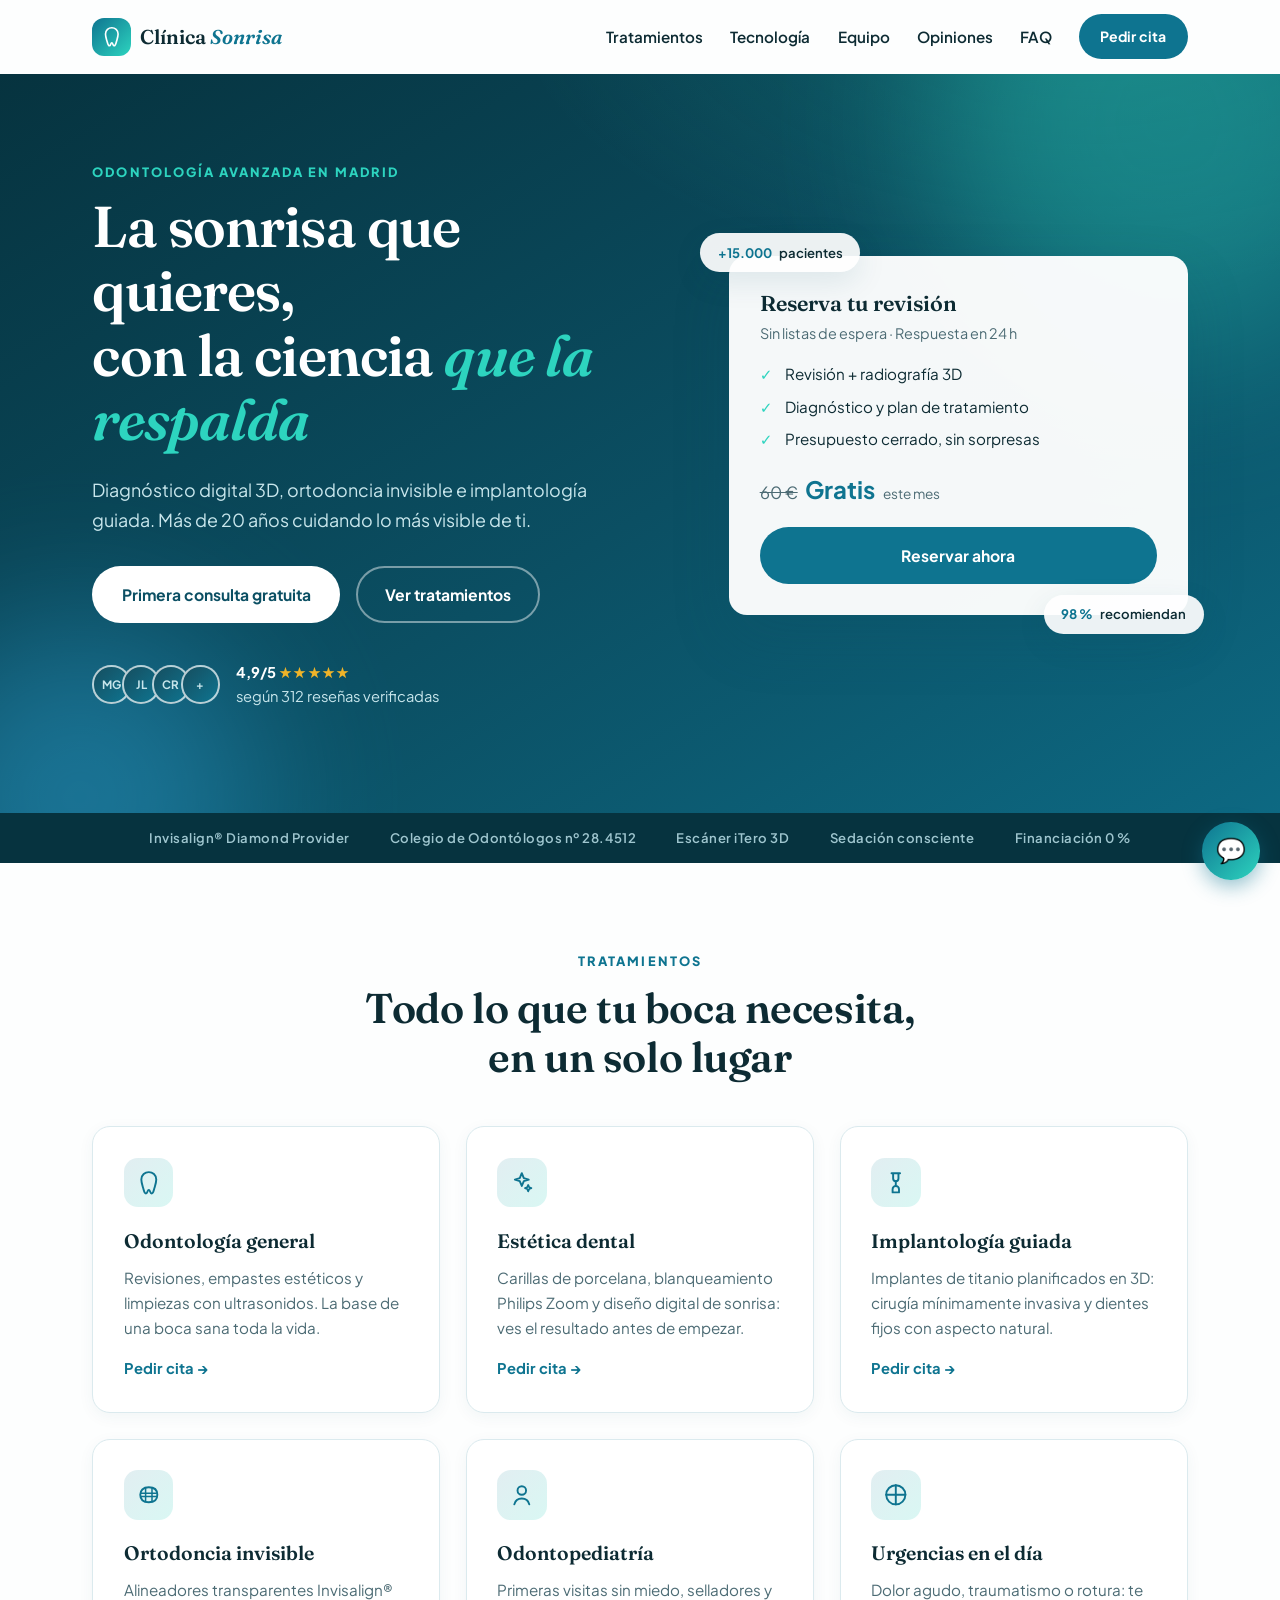
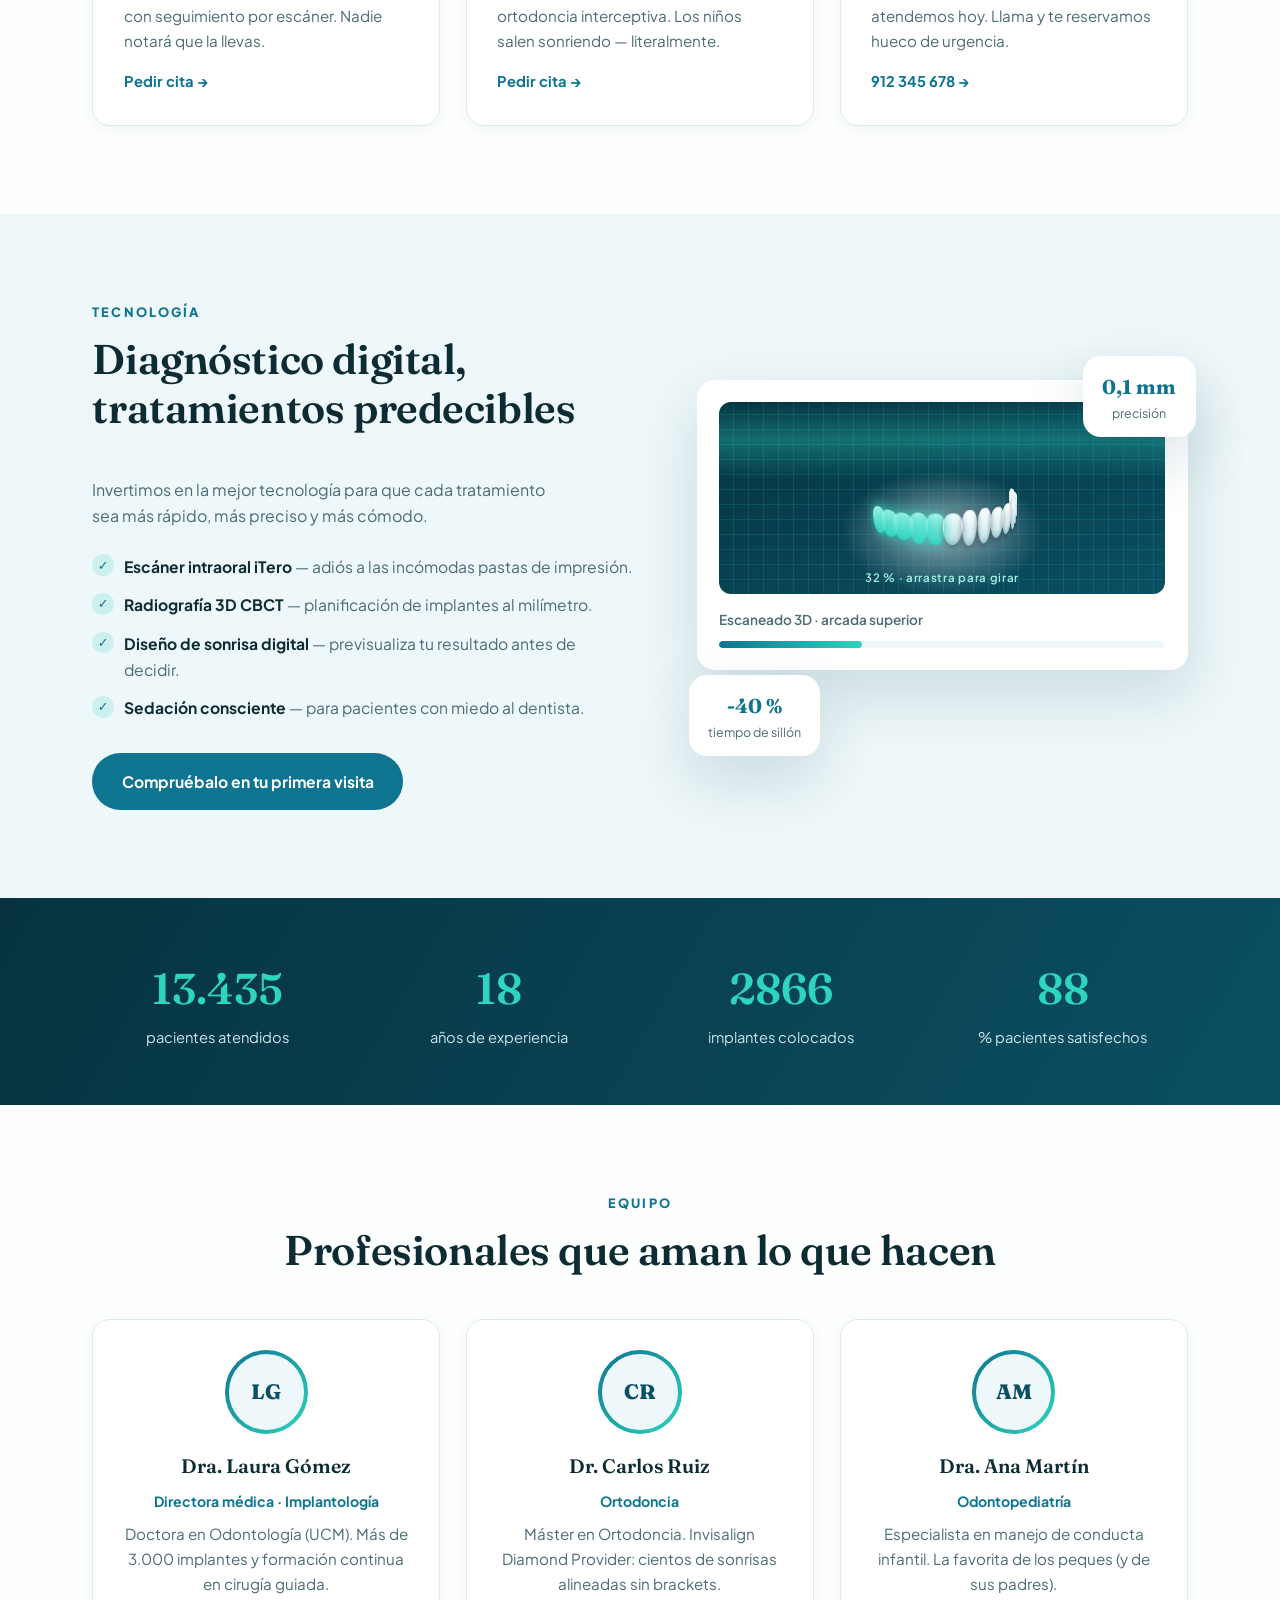
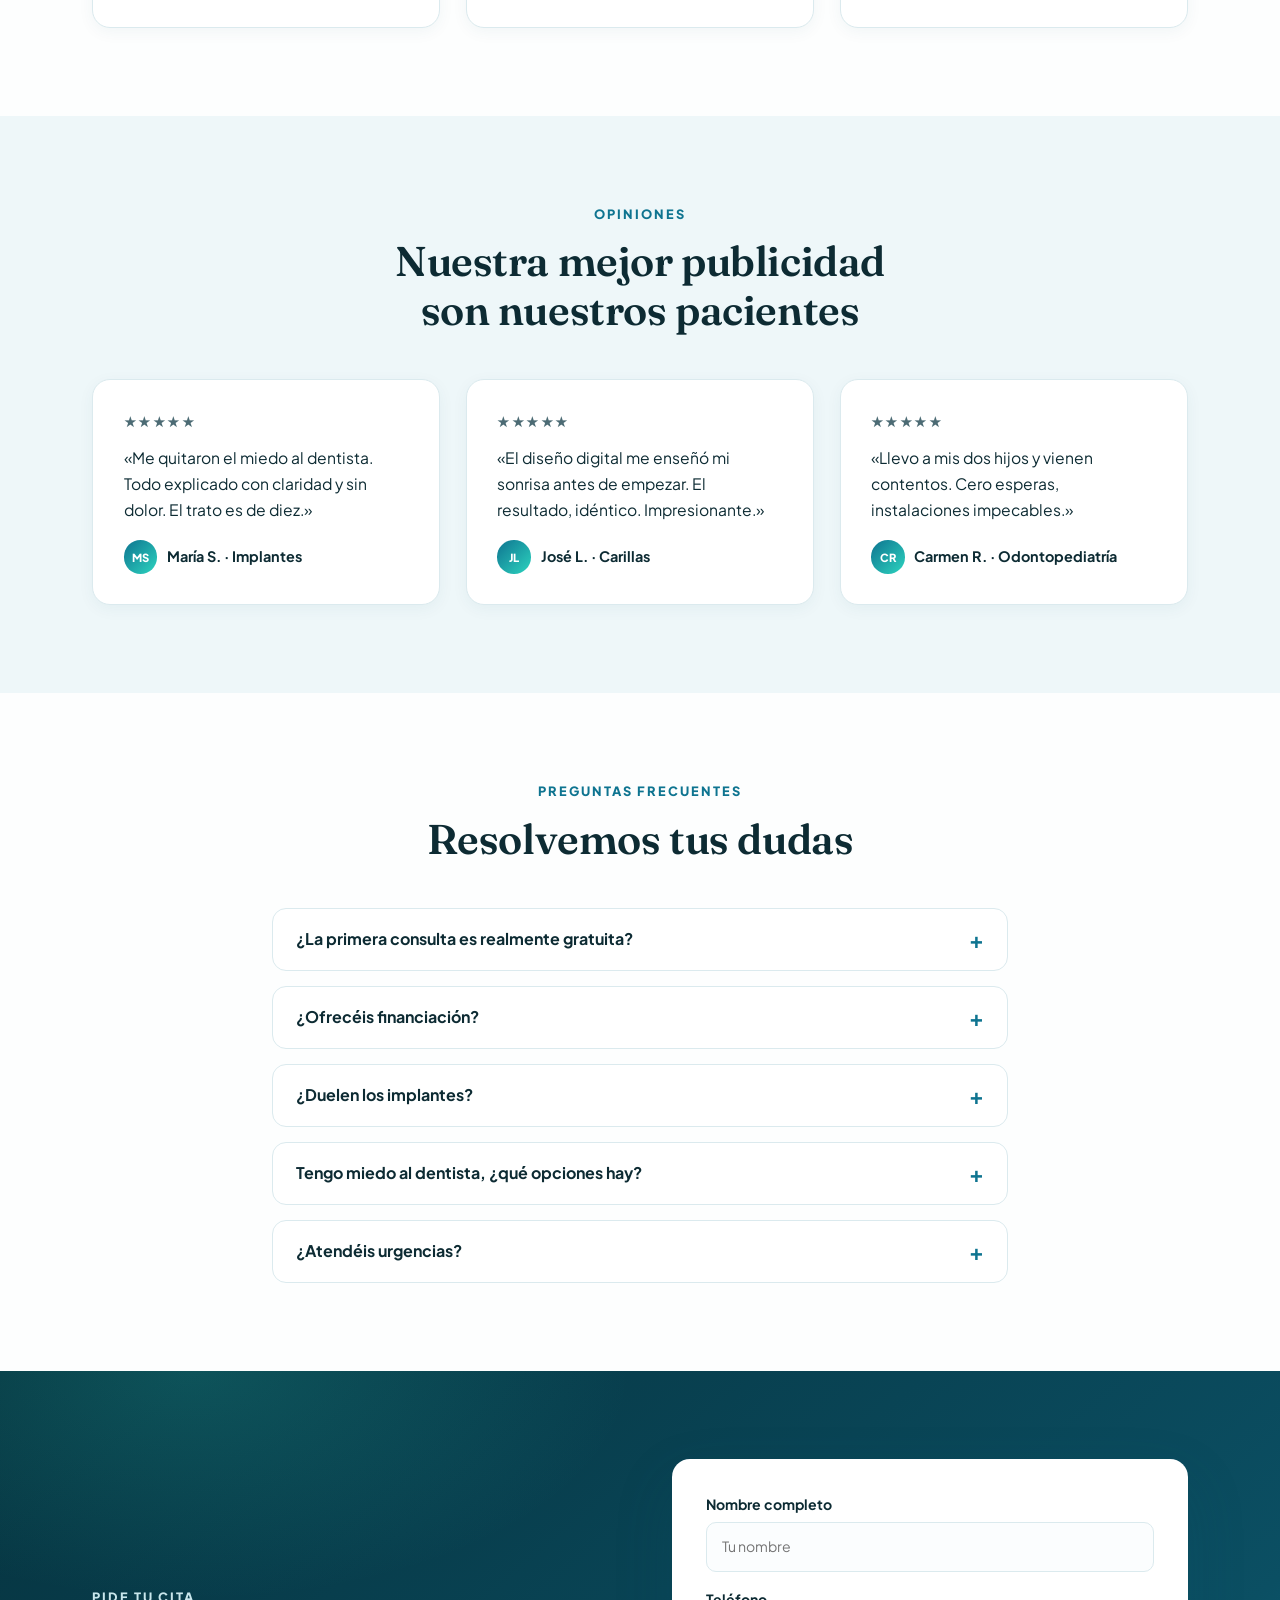
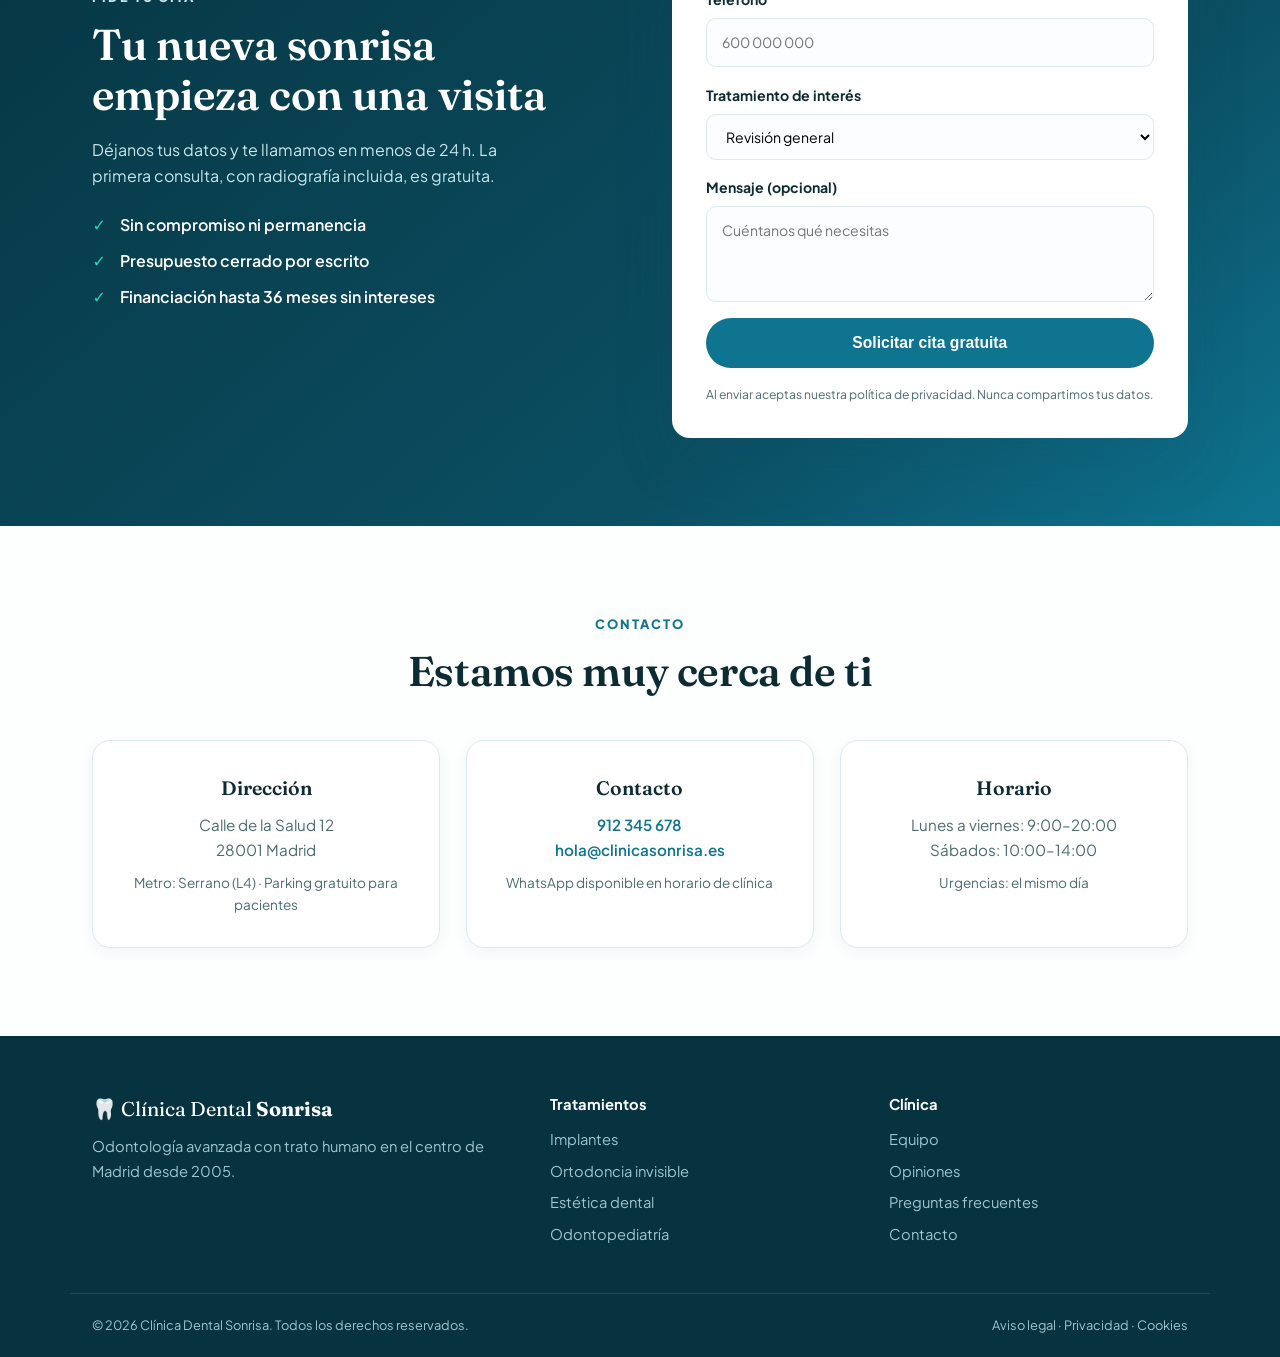
==== commit fdbe7bbe: "Convertir la tarjeta de escaneado 3D en visor interactivo Arcada dental construida con CSS 3D: 14 pi" ====
--- a/index.html
+++ b/index.html
@@ -145,11 +145,14 @@
         </ul>
         <a href="#cita" class="btn btn--primary">Compruébalo en tu primera visita</a>
       </div>
-      <div class="split__visual reveal" aria-hidden="true">
+      <div class="split__visual reveal">
         <div class="visual__card visual__card--main">
-          <div class="visual__scan"></div>
+          <div class="visual__scan" id="scanStage">
+            <div class="scan3d__arch" id="scanArch"></div>
+            <div class="scan3d__hud"><span id="scanPct">0 %</span> · arrastra para girar</div>
+          </div>
           <p>Escaneado 3D · arcada superior</p>
-          <div class="visual__bar"><span style="width:86%"></span></div>
+          <div class="visual__bar"><span id="scanBar" style="width:0%"></span></div>
         </div>
         <div class="visual__card visual__card--float1"><strong>0,1 mm</strong>precisión</div>
         <div class="visual__card visual__card--float2"><strong>-40 %</strong>tiempo de sillón</div>
--- a/styles.css
+++ b/styles.css
@@ -358,6 +358,44 @@
   animation: scan 3.2s linear infinite;
 }
 @keyframes scan { 0% { top: -40%; } 100% { top: 110%; } }
+/* Visor 3D de la arcada */
+.visual__scan { perspective: 700px; touch-action: none; cursor: grab; user-select: none; }
+.visual__scan:active { cursor: grabbing; }
+.scan3d__arch {
+  position: absolute;
+  left: 50%;
+  top: 54%;
+  width: 0;
+  height: 0;
+  transform-style: preserve-3d;
+}
+.diente {
+  position: absolute;
+  left: 0;
+  top: 0;
+  background: linear-gradient(180deg, #ffffff, #d7eef2 70%, #b9dde4);
+  border-radius: 45% 45% 50% 50% / 35% 35% 62% 62%;
+  box-shadow: 0 2px 6px rgba(0, 0, 0, 0.35), inset 0 -3px 5px rgba(11, 79, 99, 0.18);
+  transition: background 0.3s ease, box-shadow 0.3s ease;
+}
+.diente.scanned {
+  background: linear-gradient(180deg, #a7f6ea, #2dd4bf);
+  box-shadow: 0 0 14px rgba(45, 212, 191, 0.85);
+}
+.scan3d__hud {
+  position: absolute;
+  bottom: 7px;
+  left: 0;
+  right: 0;
+  text-align: center;
+  color: #9ff0e4;
+  font-size: 0.72rem;
+  font-weight: 600;
+  letter-spacing: 0.06em;
+  pointer-events: none;
+}
+.scan3d__hud span { font-variant-numeric: tabular-nums; }
+
 .visual__bar { height: 7px; border-radius: 99px; background: var(--bg-alt); overflow: hidden; }
 .visual__bar span { display: block; height: 100%; border-radius: 99px; background: linear-gradient(90deg, var(--primary), var(--accent)); }
 
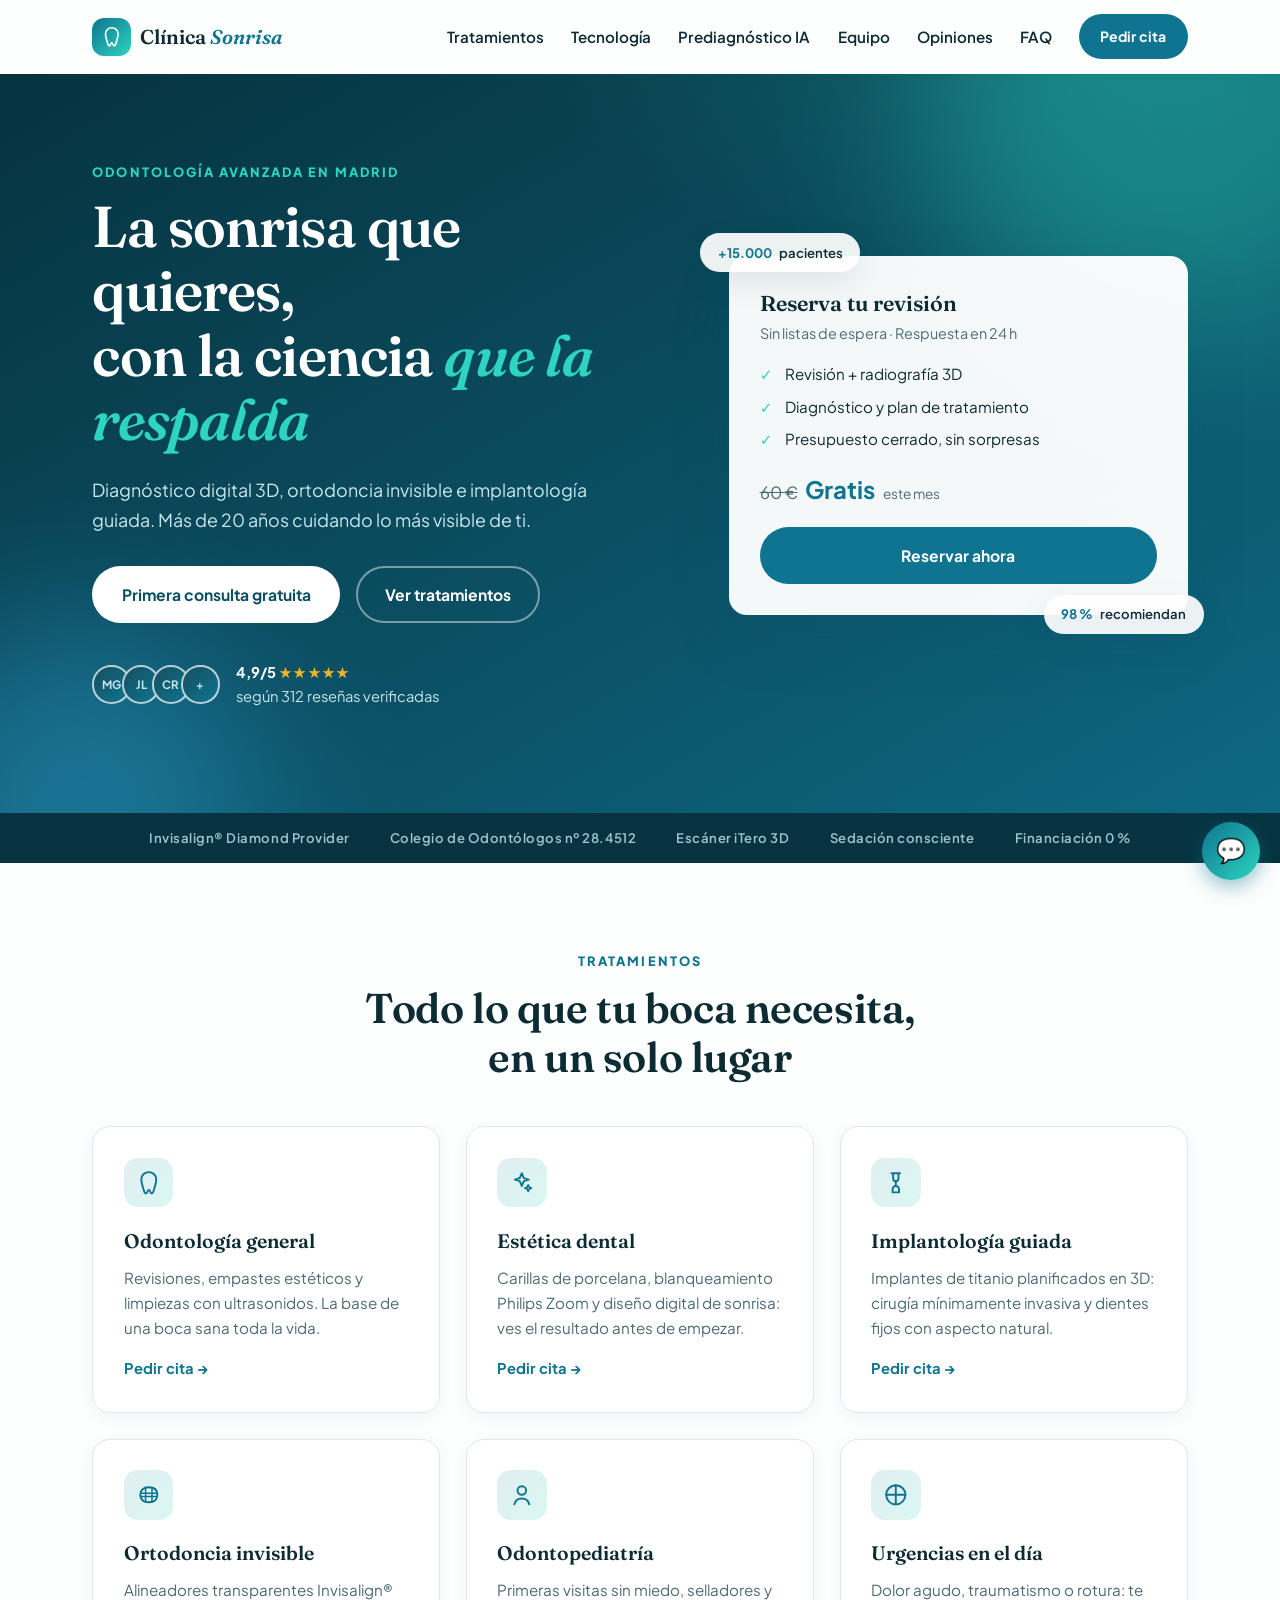
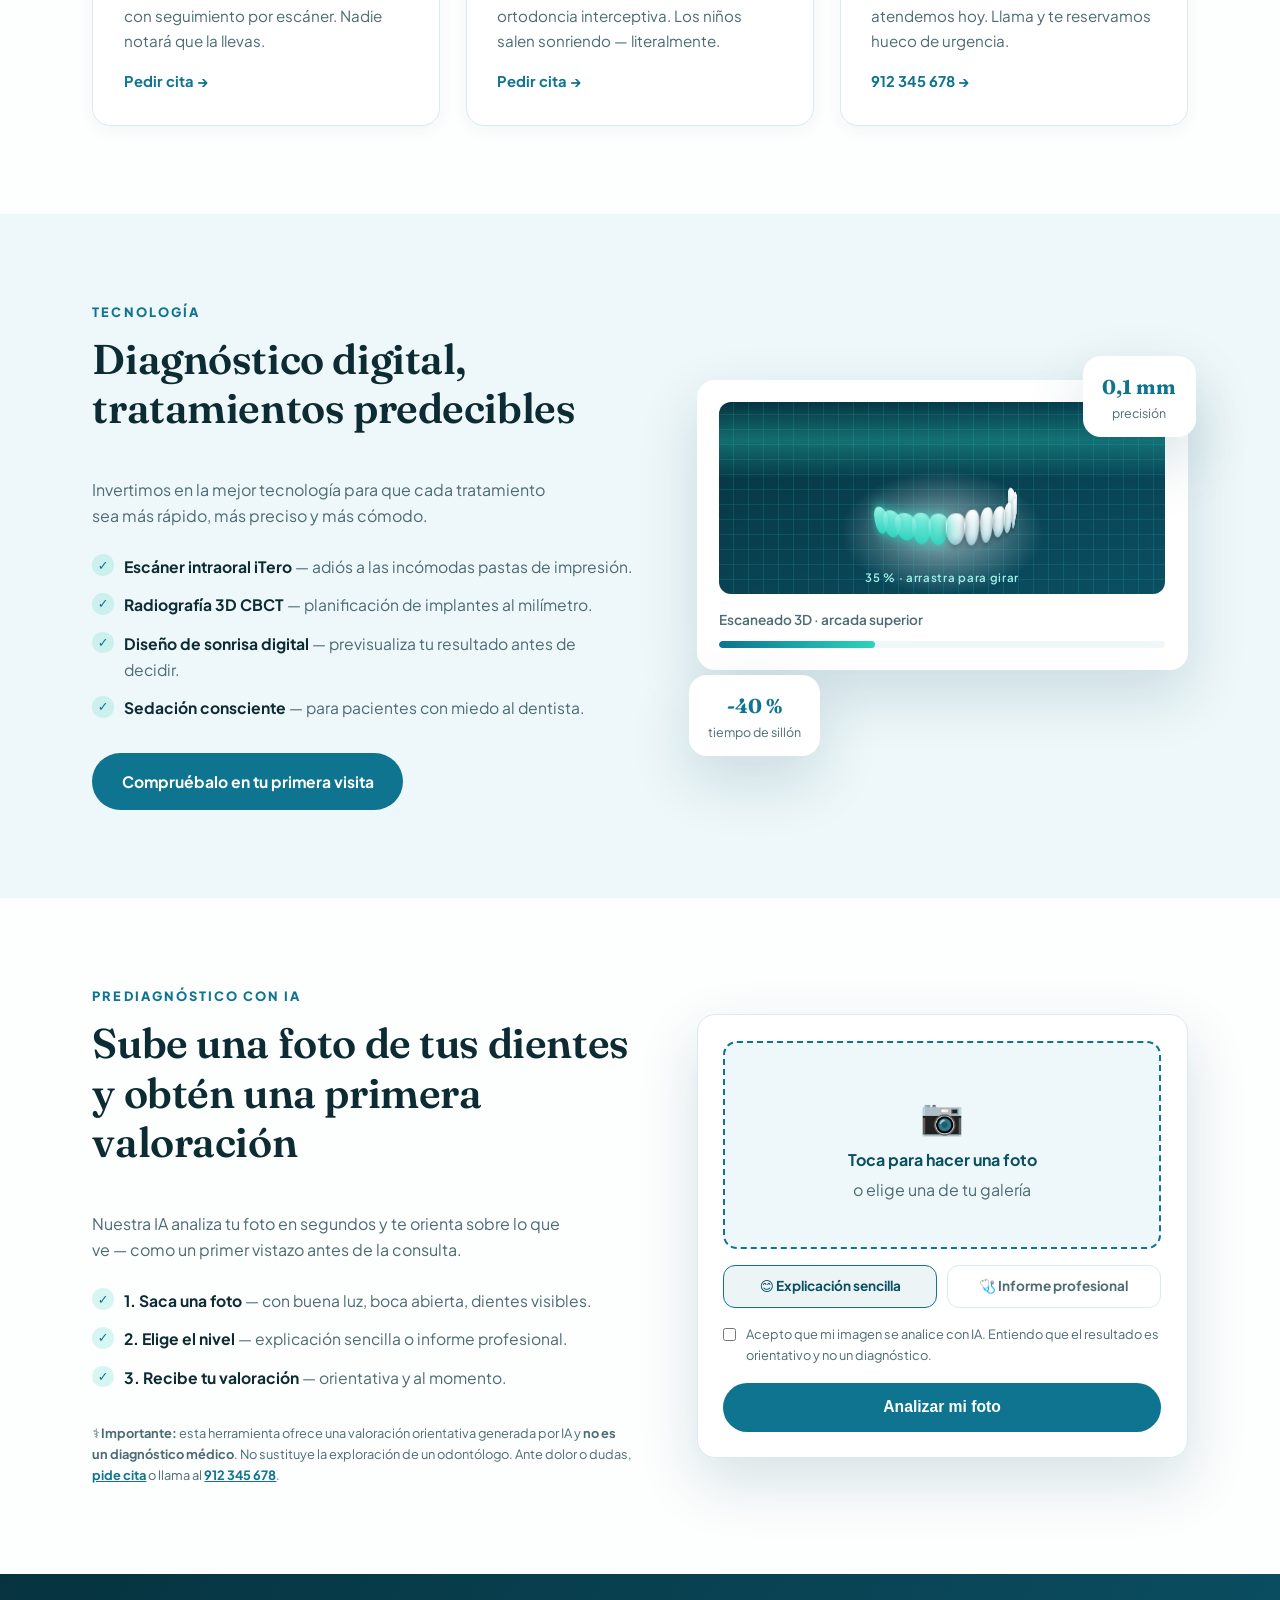
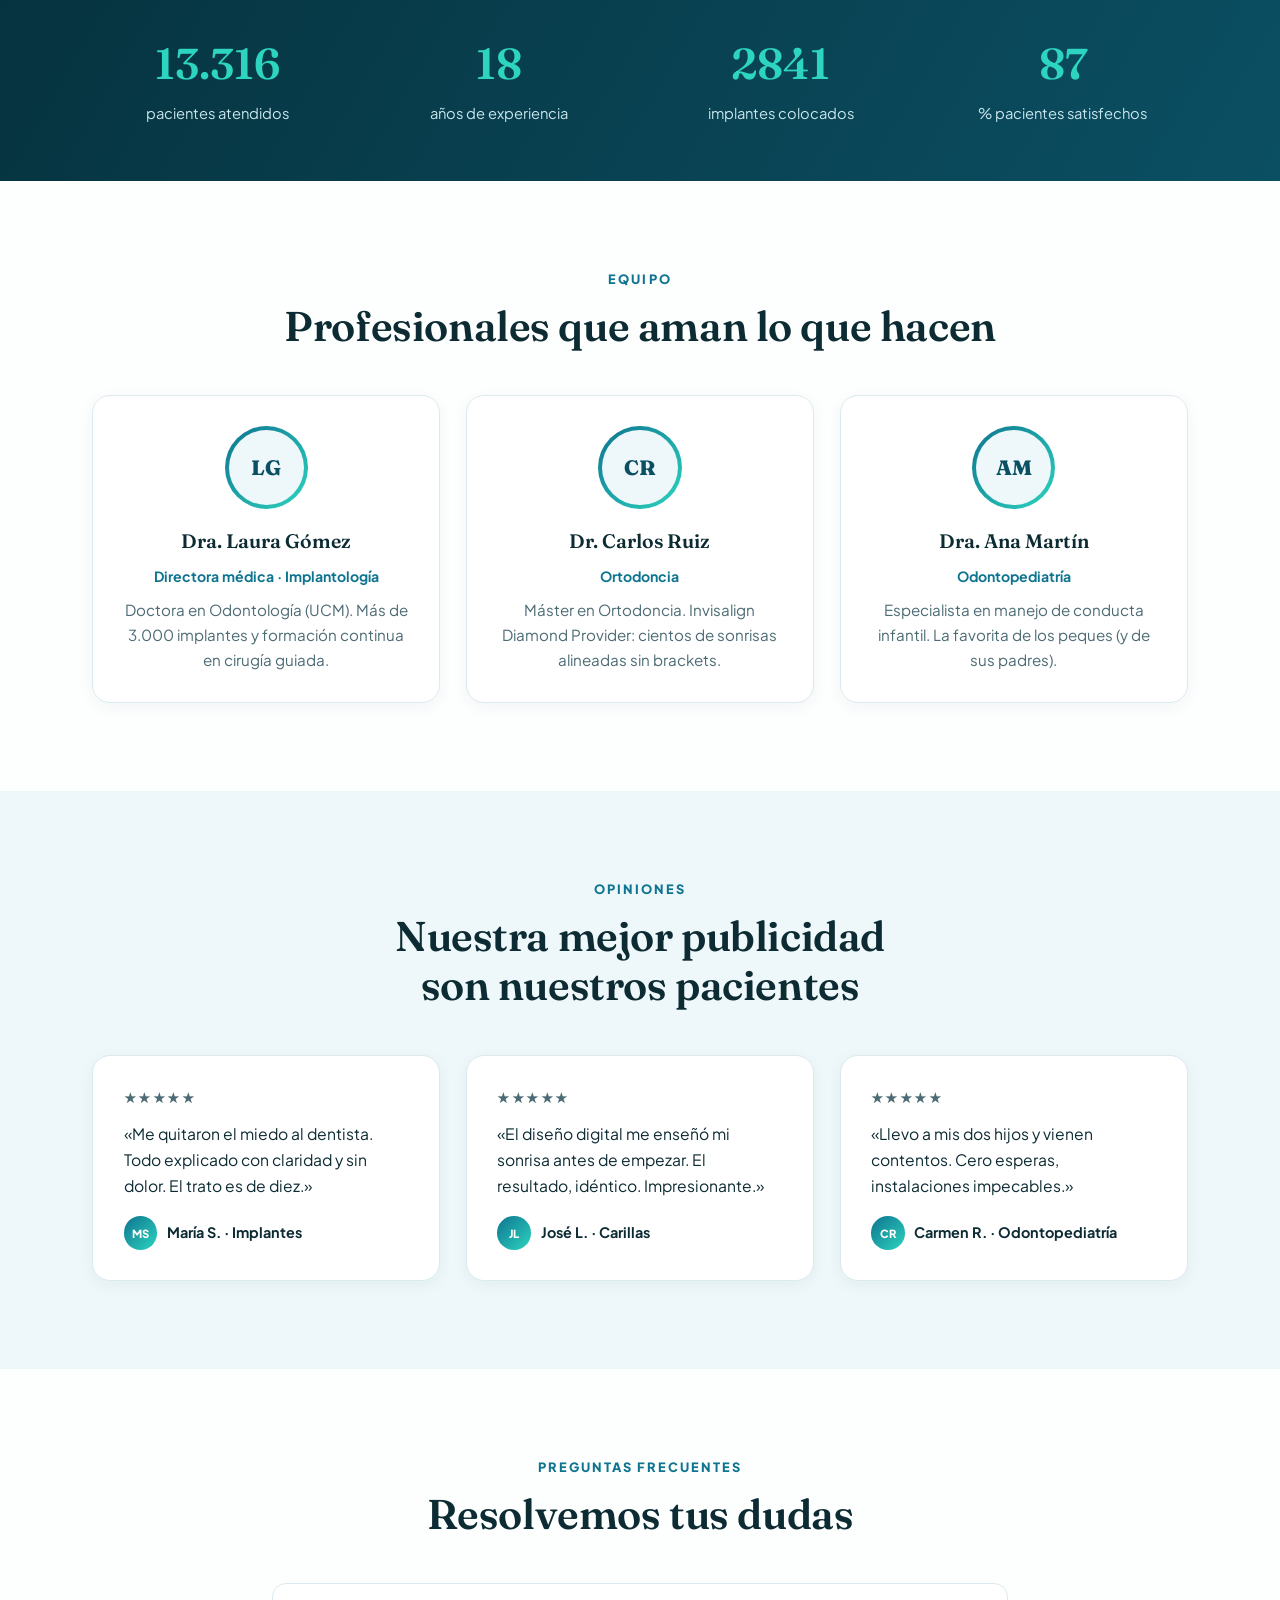
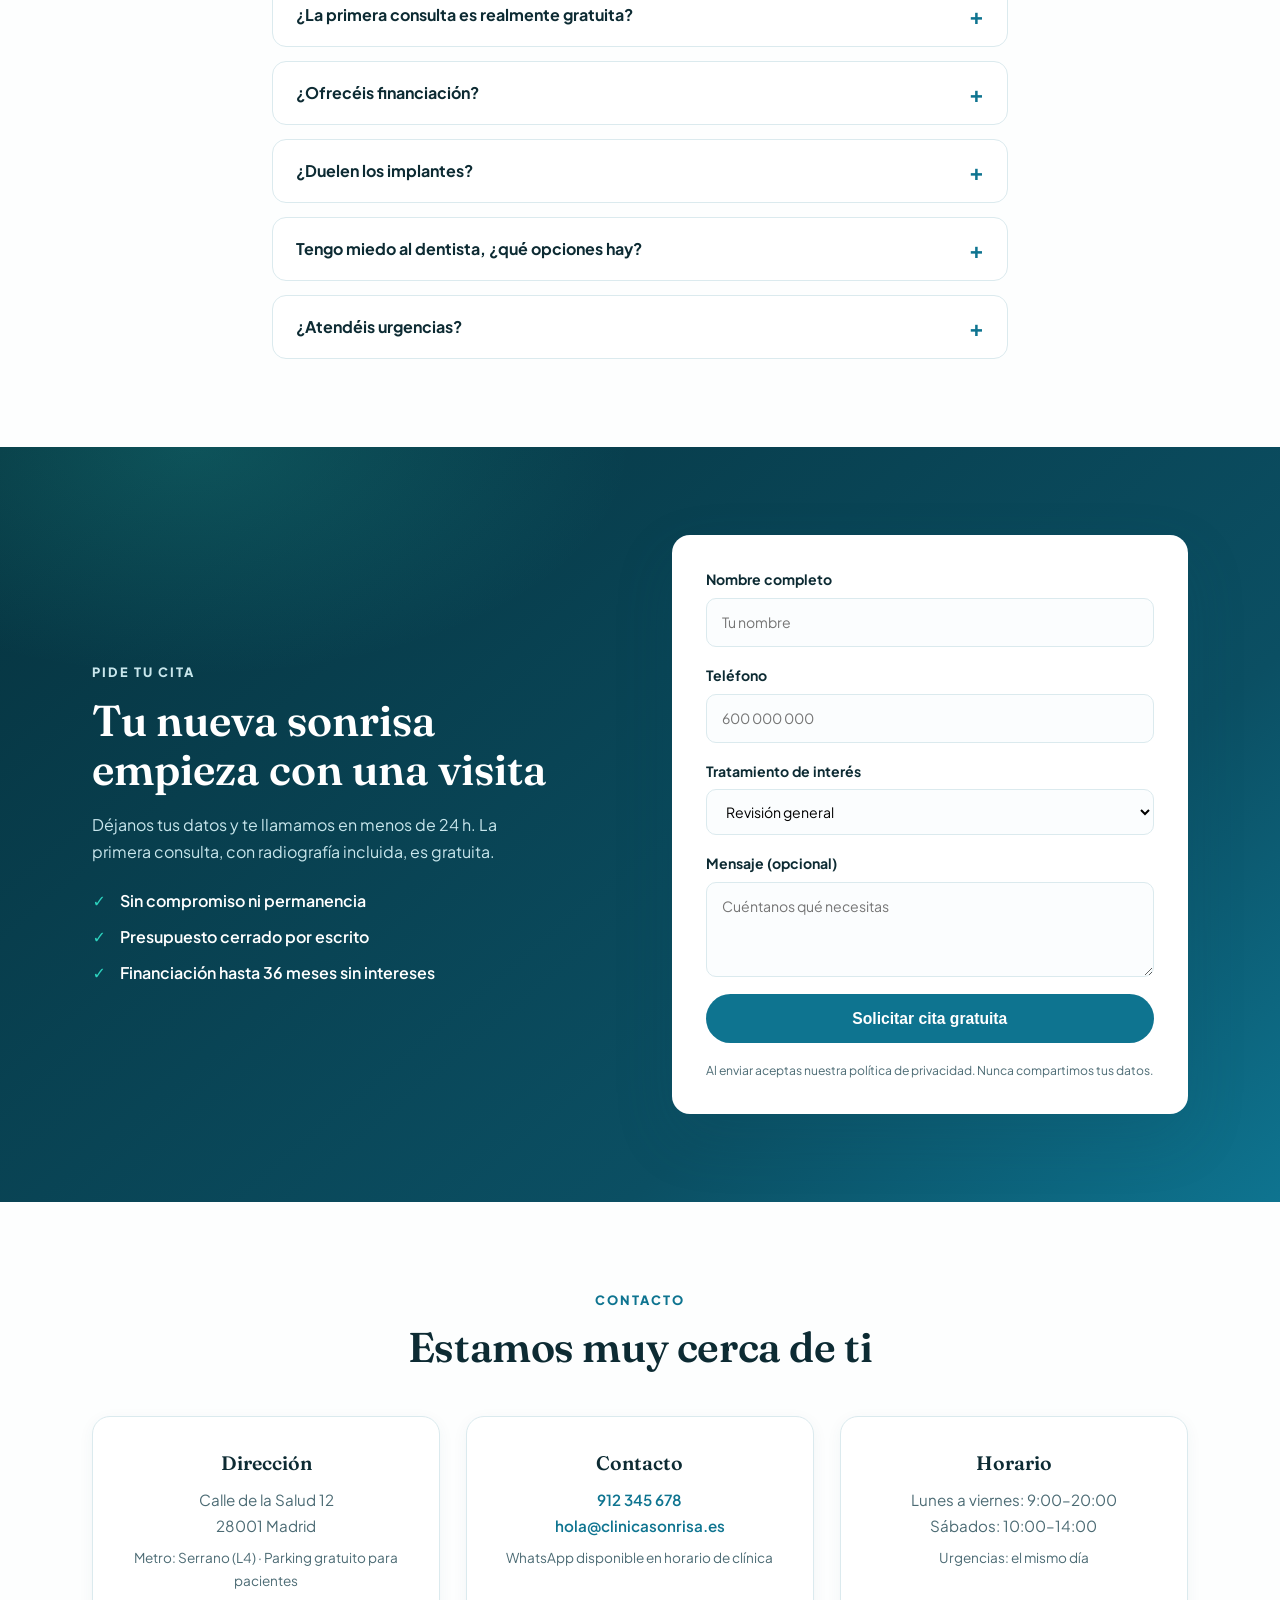
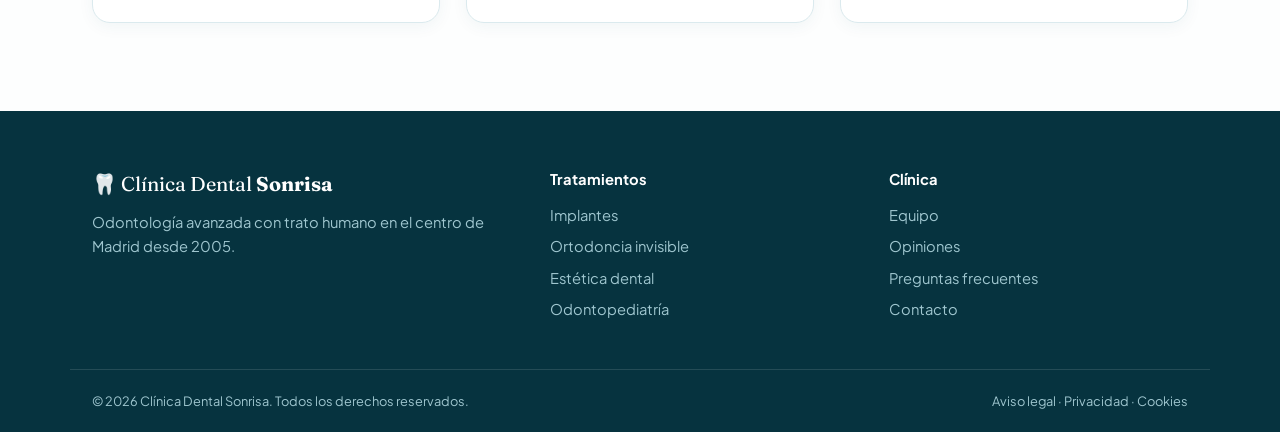
==== commit ce33c3b3: "Añadir prediagnóstico dental con IA por foto Nueva sección: el paciente sube una foto de sus dientes" ====
--- a/index.html
+++ b/index.html
@@ -27,6 +27,7 @@
       <ul class="nav__menu" id="navMenu">
         <li><a href="#servicios">Tratamientos</a></li>
         <li><a href="#tecnologia">Tecnología</a></li>
+        <li><a href="#prediagnostico">Prediagnóstico IA</a></li>
         <li><a href="#equipo">Equipo</a></li>
         <li><a href="#opiniones">Opiniones</a></li>
         <li><a href="#faq">FAQ</a></li>
@@ -156,6 +157,47 @@
         </div>
         <div class="visual__card visual__card--float1"><strong>0,1 mm</strong>precisión</div>
         <div class="visual__card visual__card--float2"><strong>-40 %</strong>tiempo de sillón</div>
+      </div>
+    </div>
+  </section>
+
+  <!-- Prediagnóstico con IA -->
+  <section class="section" id="prediagnostico">
+    <div class="container split">
+      <div class="split__text reveal">
+        <p class="kicker">Prediagnóstico con IA</p>
+        <h2 class="section__title section__title--left">Sube una foto de tus dientes<br>y obtén una primera valoración</h2>
+        <p class="split__lead">Nuestra IA analiza tu foto en segundos y te orienta sobre lo que ve — como un primer vistazo antes de la consulta.</p>
+        <ul class="checklist">
+          <li><strong>1. Saca una foto</strong> — con buena luz, boca abierta, dientes visibles.</li>
+          <li><strong>2. Elige el nivel</strong> — explicación sencilla o informe profesional.</li>
+          <li><strong>3. Recibe tu valoración</strong> — orientativa y al momento.</li>
+        </ul>
+        <p class="diag__legal">⚕️ <strong>Importante:</strong> esta herramienta ofrece una valoración orientativa generada por IA y <strong>no es un diagnóstico médico</strong>. No sustituye la exploración de un odontólogo. Ante dolor o dudas, <a href="#cita">pide cita</a> o llama al <a href="tel:+34912345678">912 345 678</a>.</p>
+      </div>
+      <div class="reveal">
+        <div class="diag__card">
+          <label class="diag__drop" id="diagDrop">
+            <input type="file" id="diagFile" accept="image/*" capture="environment" hidden>
+            <img id="diagPreview" alt="Vista previa de tu foto" hidden>
+            <span class="diag__drop-inner" id="diagDropText">
+              <span class="diag__drop-icon">📷</span>
+              <strong>Toca para hacer una foto</strong>
+              <span>o elige una de tu galería</span>
+            </span>
+          </label>
+          <div class="diag__pills" role="radiogroup" aria-label="Nivel de explicación">
+            <label><input type="radio" name="nivel" value="sencillo" checked><span>😊 Explicación sencilla</span></label>
+            <label><input type="radio" name="nivel" value="profesional"><span>🩺 Informe profesional</span></label>
+          </div>
+          <label class="diag__consent">
+            <input type="checkbox" id="diagConsent">
+            <span>Acepto que mi imagen se analice con IA. Entiendo que el resultado es orientativo y no un diagnóstico.</span>
+          </label>
+          <button type="button" class="btn btn--primary btn--full" id="diagBtn" disabled>Analizar mi foto</button>
+          <p class="diag__status" id="diagStatus" hidden></p>
+          <div class="diag__result" id="diagResult" hidden></div>
+        </div>
       </div>
     </div>
   </section>
@@ -370,5 +412,6 @@
 
   <script src="script.js"></script>
   <script src="chatbot.js"></script>
+  <script src="prediagnostico.js"></script>
 </body>
 </html>
--- a/styles.css
+++ b/styles.css
@@ -412,6 +412,92 @@
 .visual__card--float1 { top: -1.5rem; right: -0.5rem; }
 .visual__card--float2 { bottom: -1.5rem; left: -0.5rem; animation-delay: 2s; }
 
+/* ===== Prediagnóstico IA ===== */
+.diag__card {
+  background: #fff;
+  border: 1px solid var(--line);
+  border-radius: var(--radius);
+  padding: 1.6rem;
+  box-shadow: var(--shadow-lg);
+  display: grid;
+  gap: 1rem;
+}
+.diag__drop {
+  display: grid;
+  place-items: center;
+  min-height: 13rem;
+  border: 2px dashed var(--primary);
+  border-radius: 14px;
+  background: var(--bg-alt);
+  cursor: pointer;
+  overflow: hidden;
+  transition: background 0.15s ease;
+}
+.diag__drop:hover { background: #e2f3f6; }
+.diag__drop img { max-height: 16rem; width: 100%; object-fit: contain; }
+.diag__drop-inner { display: grid; justify-items: center; gap: 0.2rem; text-align: center; color: var(--ink-soft); padding: 1rem; }
+.diag__drop-inner strong { color: var(--primary-dark); }
+.diag__drop-icon { font-size: 2.2rem; }
+
+.diag__pills { display: flex; gap: 0.6rem; }
+.diag__pills label { flex: 1; cursor: pointer; }
+.diag__pills input { display: none; }
+.diag__pills span {
+  display: block;
+  text-align: center;
+  padding: 0.6rem 0.5rem;
+  border: 1.5px solid var(--line);
+  border-radius: 12px;
+  font-size: 0.85rem;
+  font-weight: 700;
+  color: var(--ink-soft);
+  transition: all 0.15s ease;
+}
+.diag__pills input:checked + span {
+  border-color: var(--primary);
+  background: rgba(14, 116, 144, 0.08);
+  color: var(--primary-dark);
+}
+
+.diag__consent { display: flex; gap: 0.6rem; align-items: flex-start; font-size: 0.8rem; color: var(--ink-soft); cursor: pointer; }
+.diag__consent input { margin-top: 0.2rem; accent-color: var(--primary); }
+
+.diag__status { text-align: center; font-size: 0.88rem; font-weight: 600; color: var(--primary-dark); }
+.diag__status:not([hidden])::before {
+  content: "";
+  display: inline-block;
+  width: 0.85rem;
+  height: 0.85rem;
+  margin-right: 0.5rem;
+  vertical-align: -0.12rem;
+  border: 2.5px solid var(--line);
+  border-top-color: var(--primary);
+  border-radius: 50%;
+  animation: girar-spinner 0.8s linear infinite;
+}
+@keyframes girar-spinner { to { transform: rotate(360deg); } }
+
+.diag__result {
+  background: var(--bg-alt);
+  border: 1px solid var(--line);
+  border-radius: 12px;
+  padding: 1.2rem 1.3rem;
+  font-size: 0.92rem;
+}
+.diag__result h4 { color: var(--primary-dark); margin: 0.6rem 0 0.3rem; }
+.diag__result p { margin: 0.45rem 0; color: var(--ink); }
+.diag__result li { margin: 0.3rem 0 0.3rem 1.2rem; color: var(--ink); }
+.diag__result strong { color: var(--primary-dark); }
+.diag__demo {
+  background: #fef3c7;
+  border: 1px solid #f59e0b;
+  border-radius: 10px;
+  padding: 0.7rem 0.9rem !important;
+  font-size: 0.84rem;
+}
+.diag__legal { font-size: 0.8rem; color: var(--ink-soft) !important; margin-top: 0.8rem !important; }
+.diag__legal a { color: var(--primary); font-weight: 700; }
+
 /* ===== Cifras ===== */
 .stats { background: linear-gradient(120deg, var(--deep), var(--primary-dark)); color: #fff; padding: 3.4rem 0; }
 .stats__inner { display: grid; grid-template-columns: repeat(4, 1fr); gap: 2rem; text-align: center; }
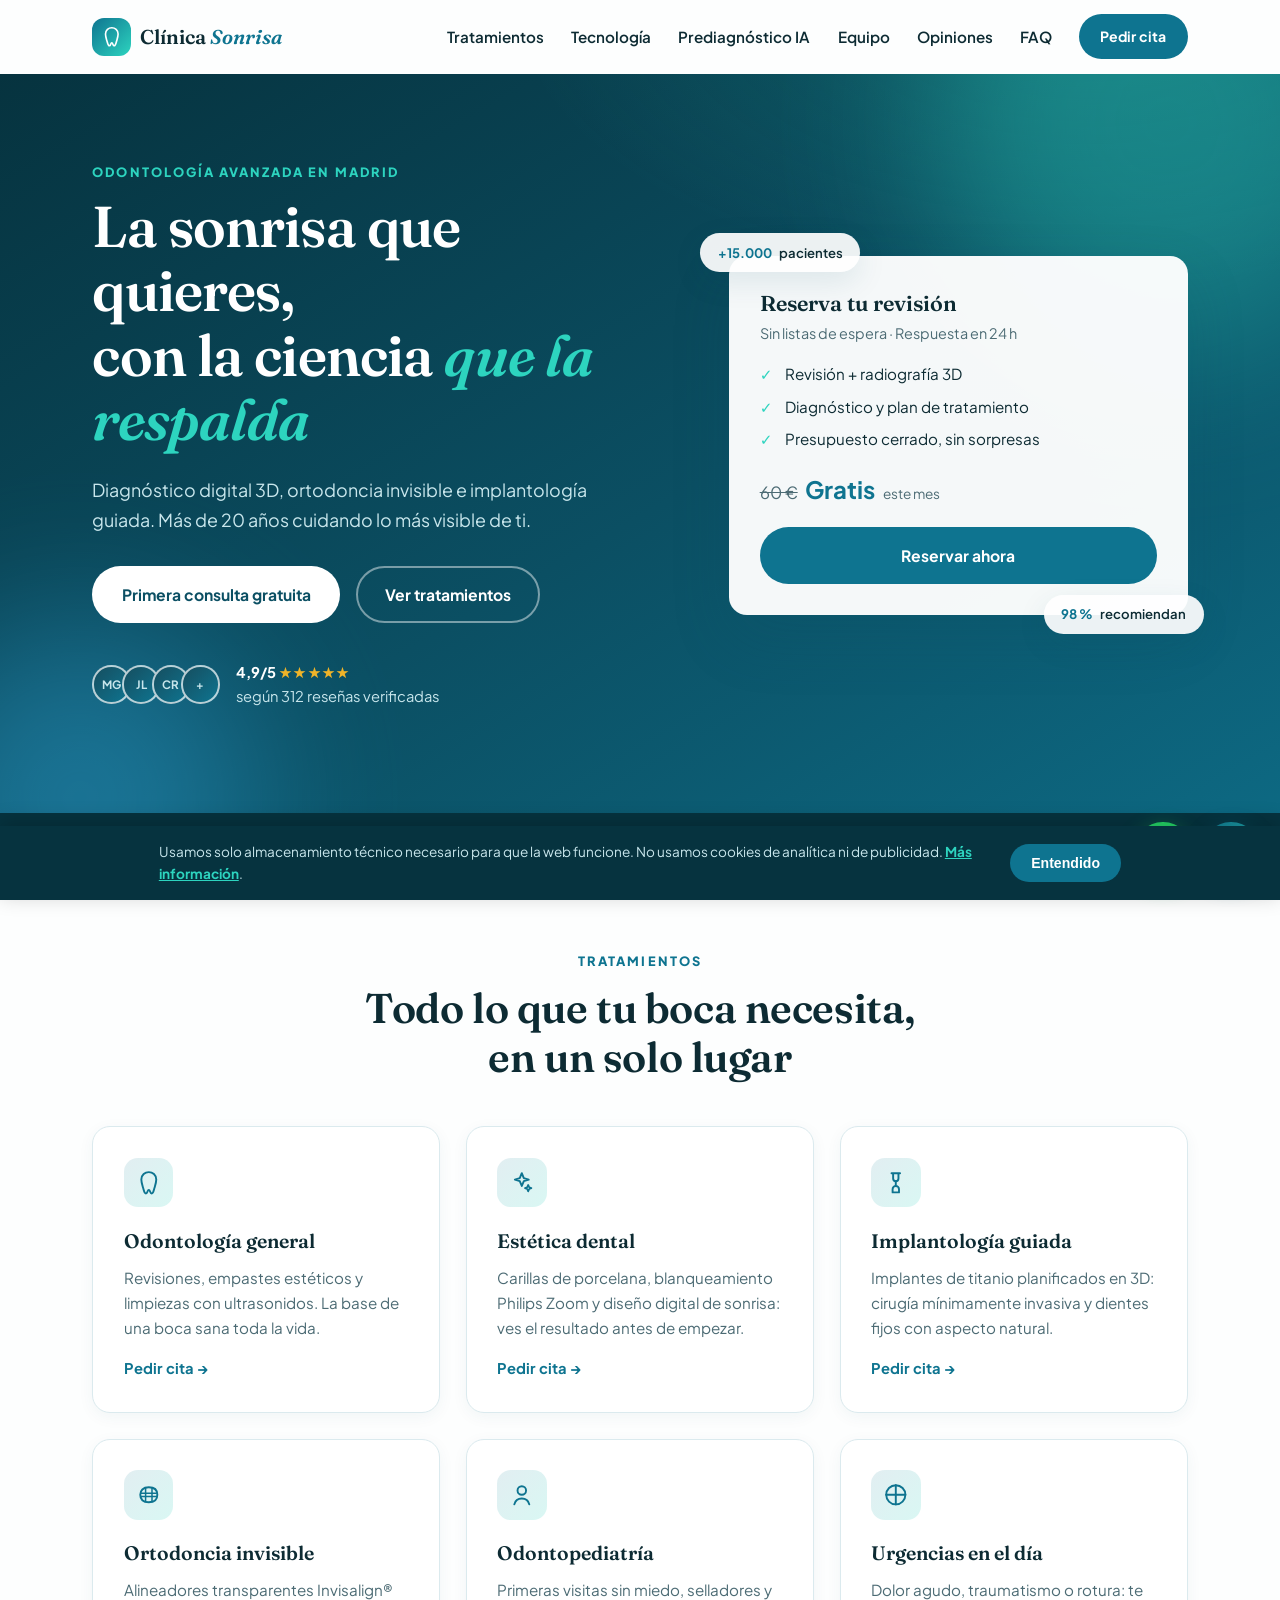
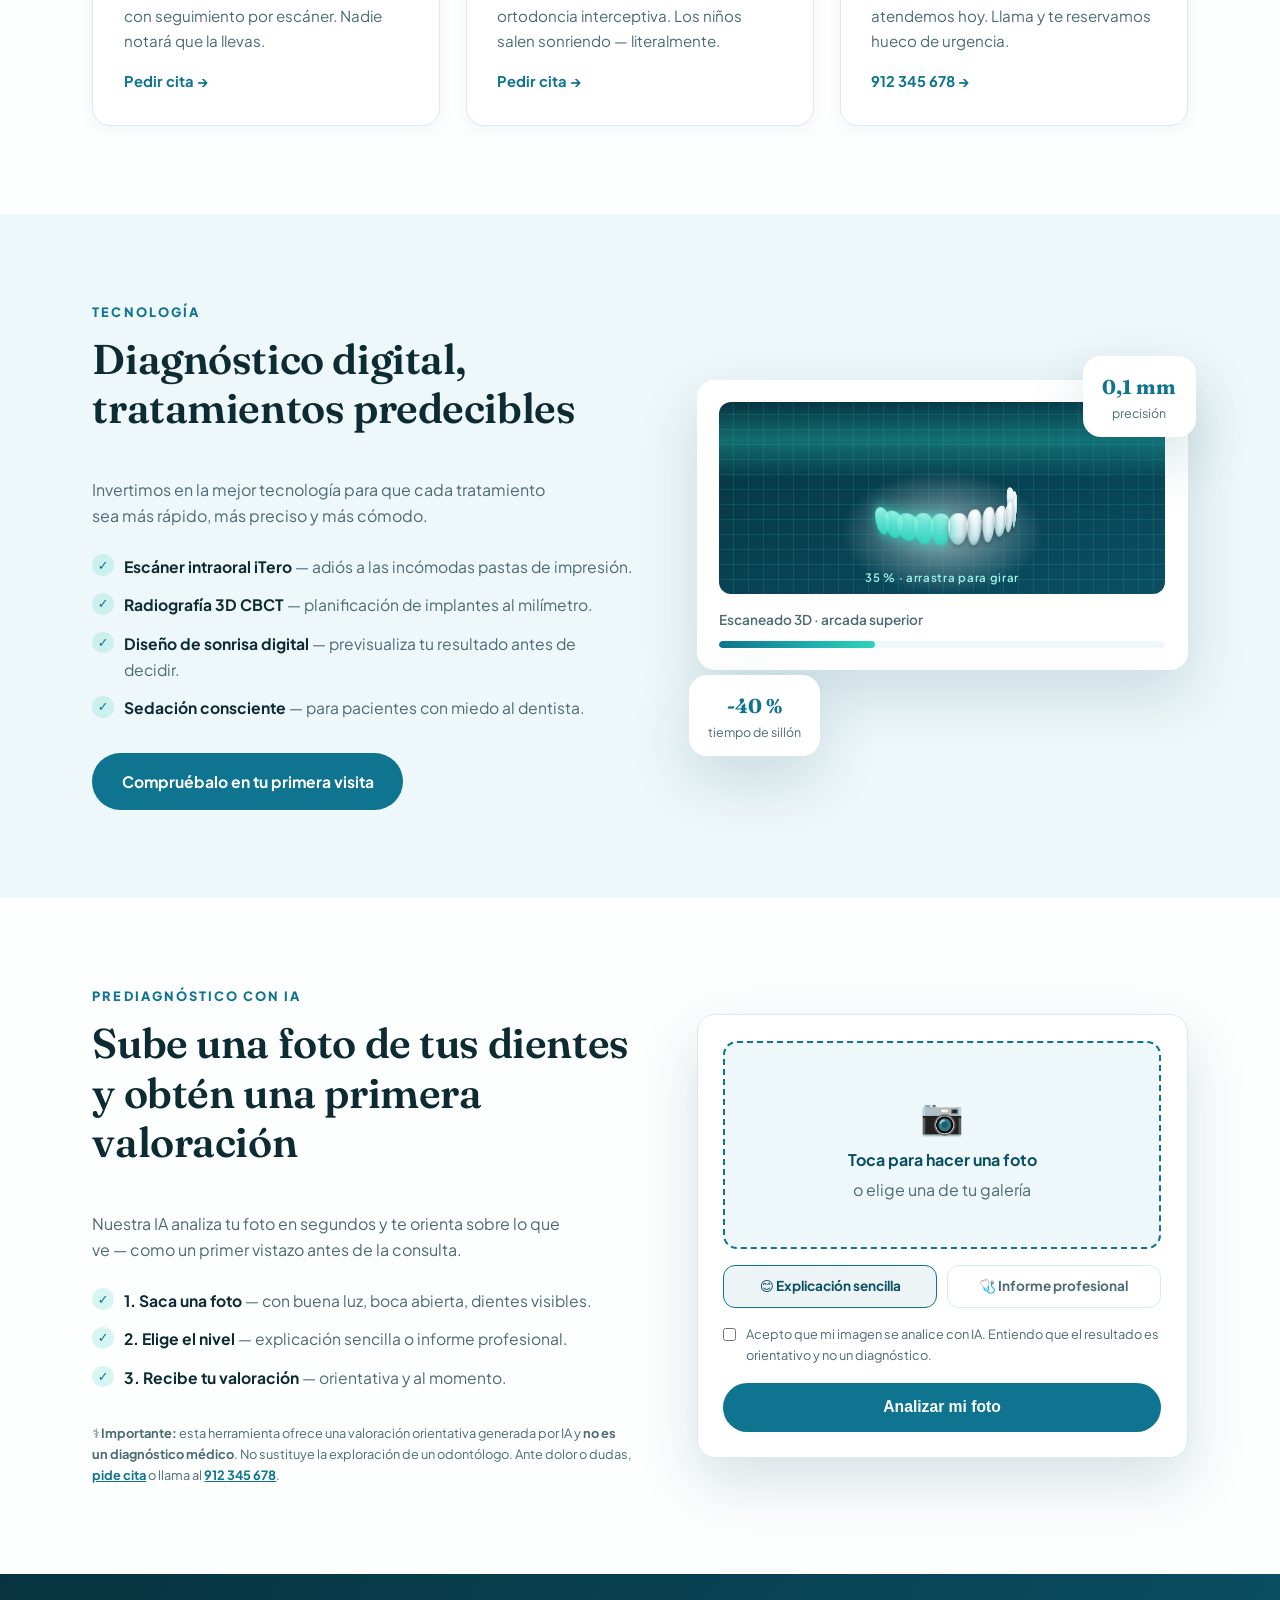
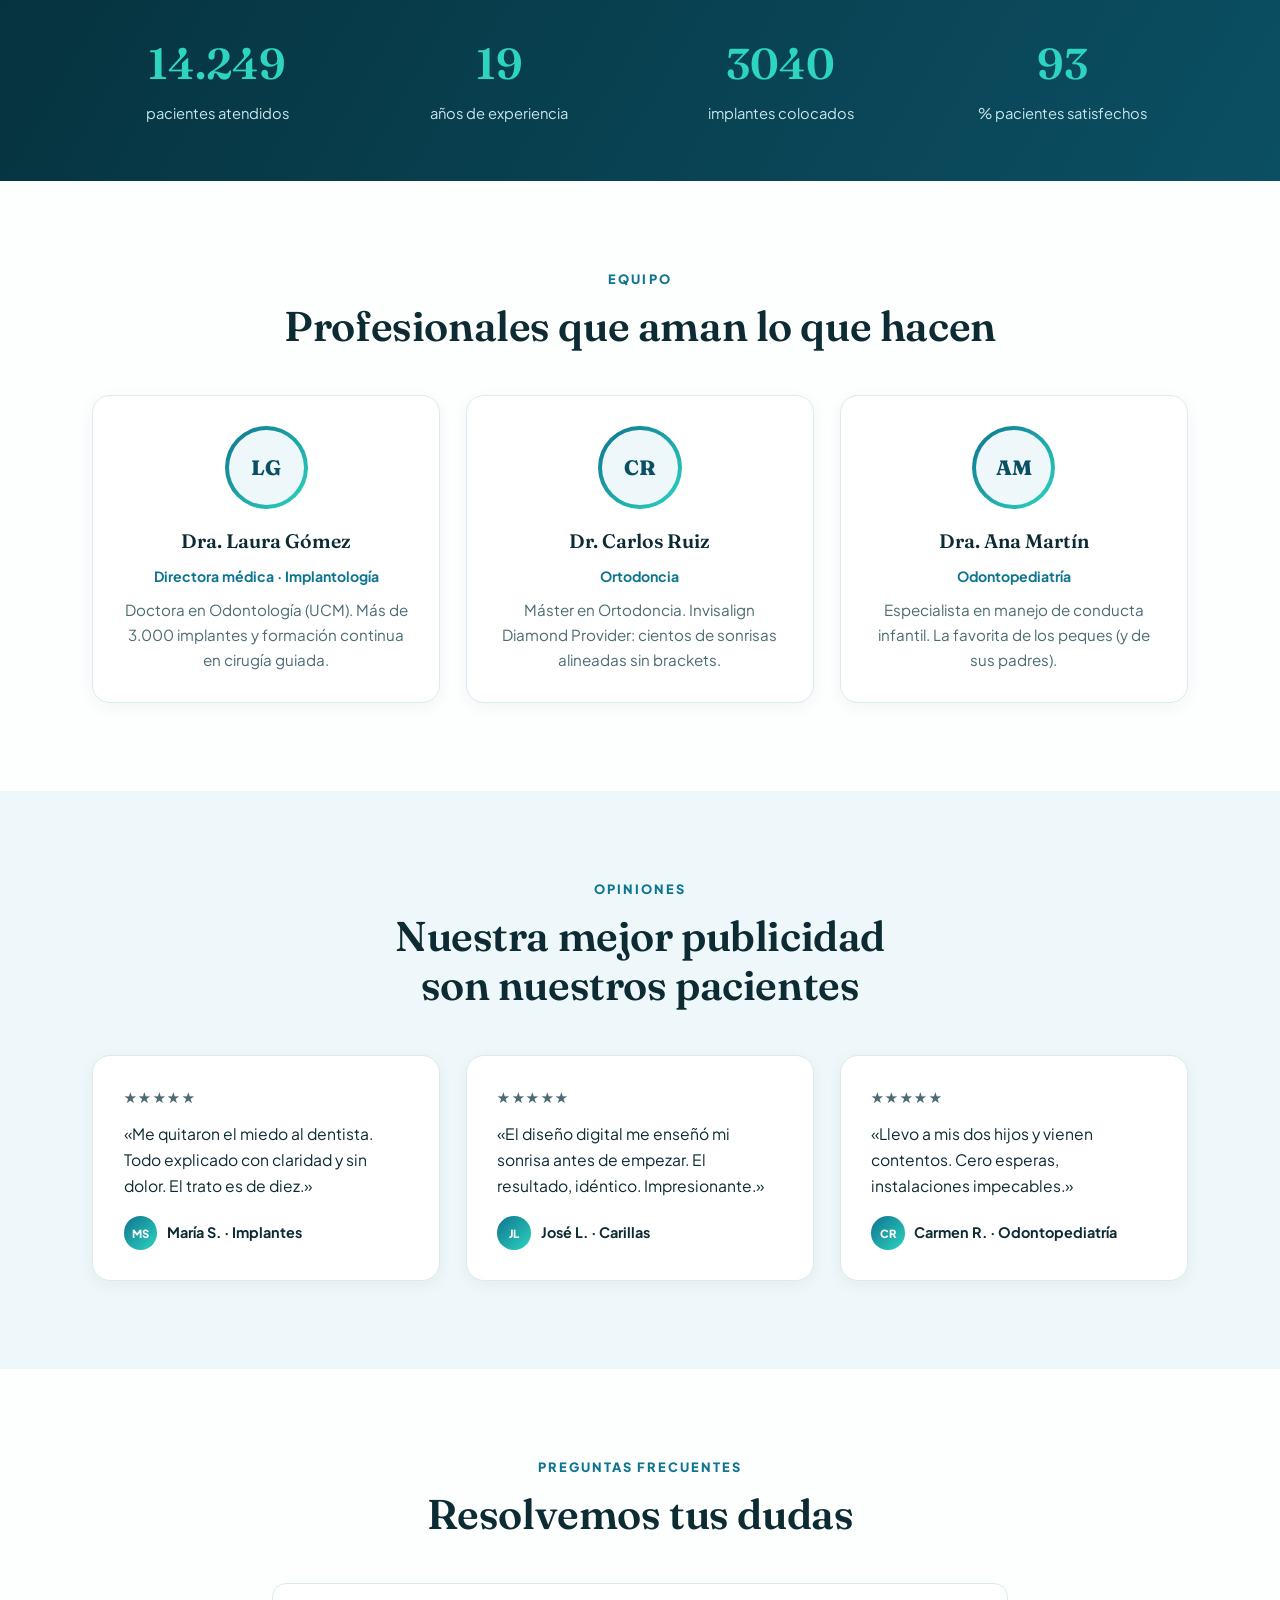
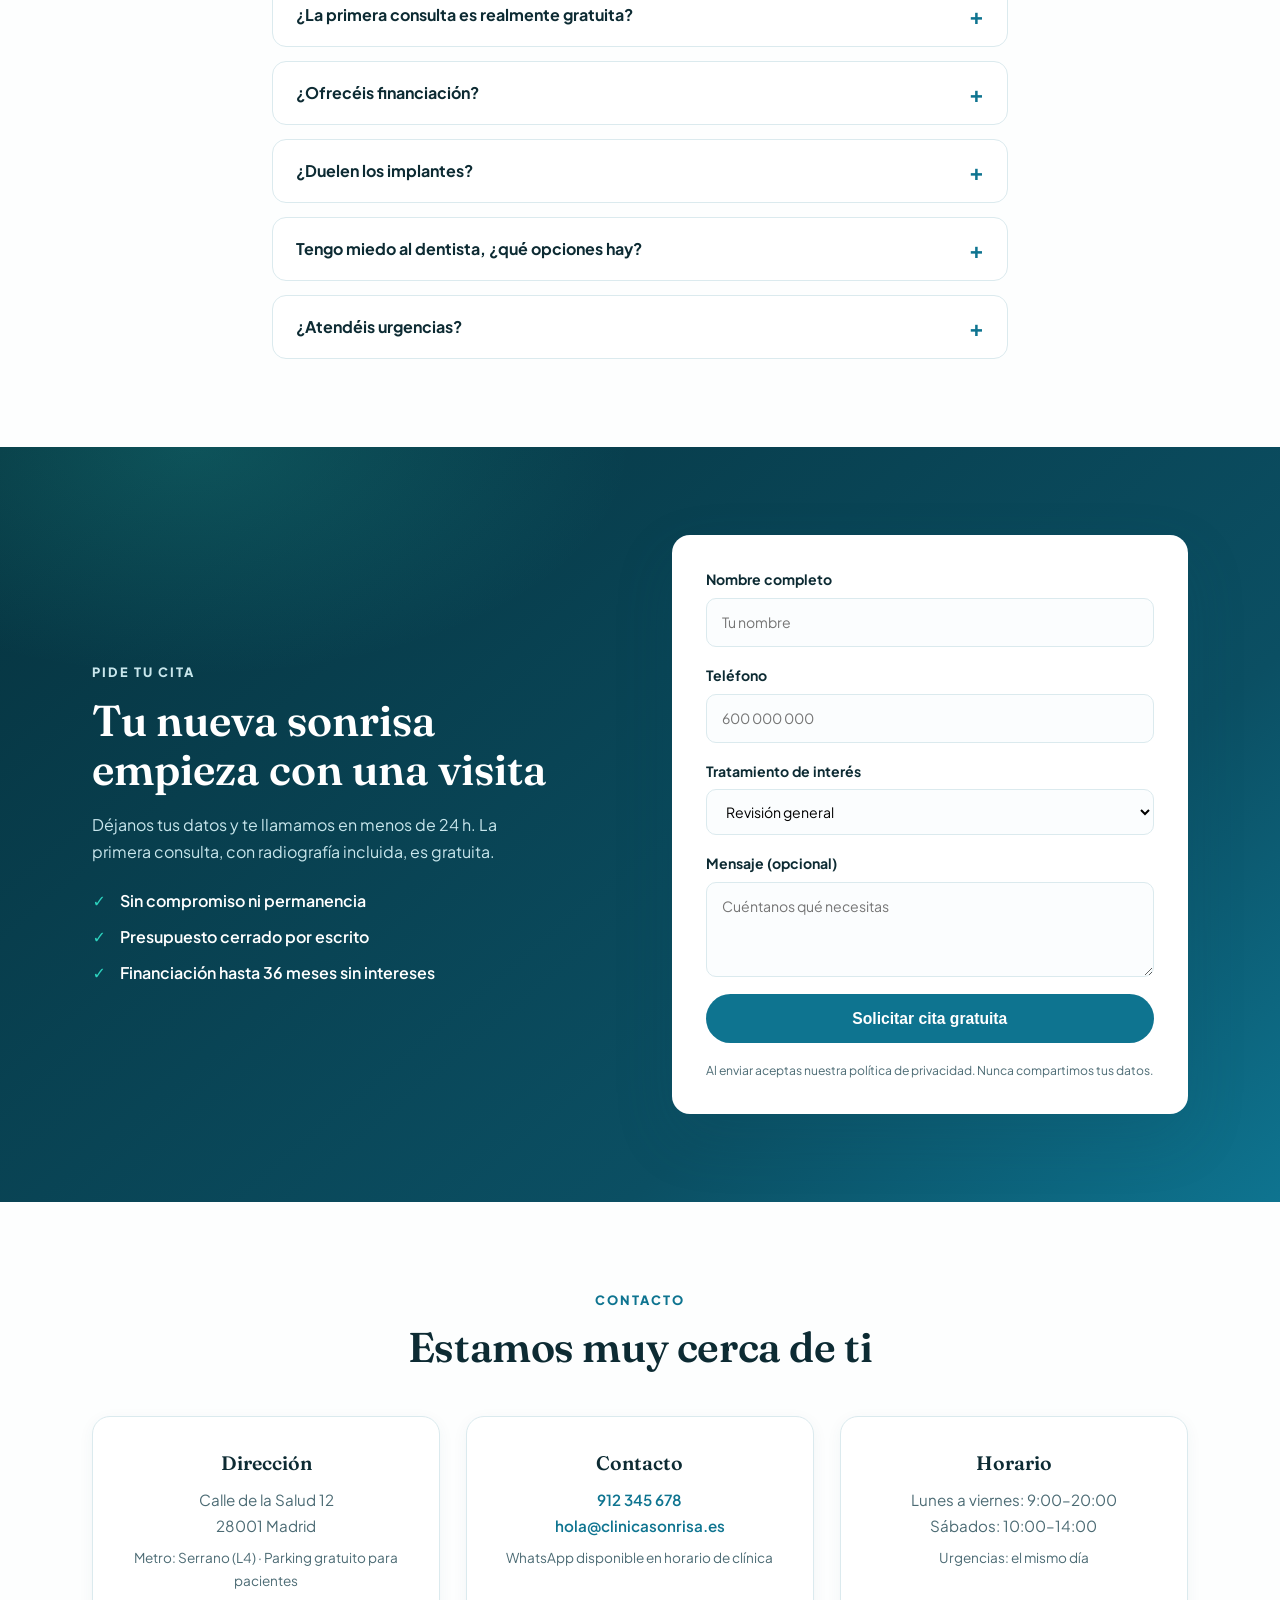
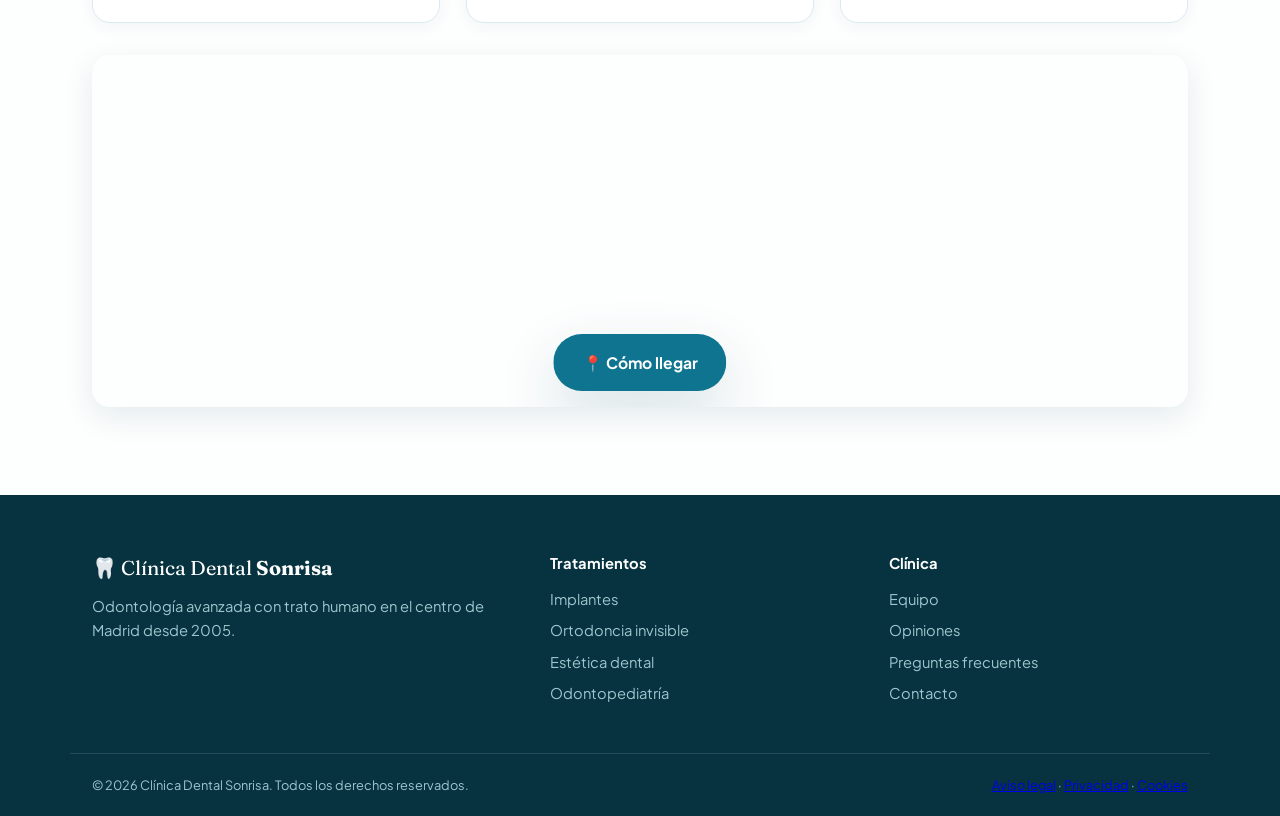
==== commit ef858f5b: "Datos centralizados, SEO, legal, mapa, WhatsApp y formulario real - config.js: todos los datos de la" ====
--- a/index.html
+++ b/index.html
@@ -5,6 +5,53 @@
   <meta name="viewport" content="width=device-width, initial-scale=1.0">
   <meta name="description" content="Clínica Dental Sonrisa — odontología avanzada en Madrid. Implantes, ortodoncia invisible y estética dental con tecnología digital. Primera consulta gratuita.">
   <title>Clínica Dental Sonrisa | Odontología avanzada en Madrid</title>
+  <link rel="canonical" href="https://nawii99.github.io/clinica-dental-prueba/">
+  <meta name="theme-color" content="#0e7490">
+  <link rel="icon" href="data:image/svg+xml,<svg xmlns='http://www.w3.org/2000/svg' viewBox='0 0 100 100'><text y='.9em' font-size='90'>🦷</text></svg>">
+
+  <!-- Cómo se ve al compartir por WhatsApp / redes -->
+  <meta property="og:type" content="website">
+  <meta property="og:locale" content="es_ES">
+  <meta property="og:site_name" content="Clínica Dental Sonrisa">
+  <meta property="og:title" content="Clínica Dental Sonrisa | Odontología avanzada en Madrid">
+  <meta property="og:description" content="Implantes, ortodoncia invisible y estética dental con diagnóstico digital 3D. Primera consulta gratuita.">
+  <meta property="og:url" content="https://nawii99.github.io/clinica-dental-prueba/">
+  <meta property="og:image" content="https://nawii99.github.io/clinica-dental-prueba/fotos/portada.jpg">
+  <meta name="twitter:card" content="summary_large_image">
+
+  <!-- Datos estructurados para Google (ficha de clínica dental) -->
+  <script type="application/ld+json">
+  {
+    "@context": "https://schema.org",
+    "@type": "Dentist",
+    "name": "Clínica Dental Sonrisa",
+    "description": "Odontología avanzada en Madrid: implantes, ortodoncia invisible y estética dental.",
+    "telephone": "+34912345678",
+    "email": "hola@clinicasonrisa.es",
+    "url": "https://nawii99.github.io/clinica-dental-prueba/",
+    "address": {
+      "@type": "PostalAddress",
+      "streetAddress": "Calle de la Salud 12",
+      "postalCode": "28001",
+      "addressLocality": "Madrid",
+      "addressRegion": "Madrid",
+      "addressCountry": "ES"
+    },
+    "geo": { "@type": "GeoCoordinates", "latitude": 40.4268, "longitude": -3.6869 },
+    "openingHoursSpecification": [
+      { "@type": "OpeningHoursSpecification", "dayOfWeek": ["Monday","Tuesday","Wednesday","Thursday","Friday"], "opens": "09:00", "closes": "20:00" },
+      { "@type": "OpeningHoursSpecification", "dayOfWeek": "Saturday", "opens": "10:00", "closes": "14:00" }
+    ],
+    "priceRange": "€€",
+    "medicalSpecialty": "Dentistry",
+    "availableService": [
+      { "@type": "MedicalProcedure", "name": "Implantes dentales" },
+      { "@type": "MedicalProcedure", "name": "Ortodoncia invisible" },
+      { "@type": "MedicalProcedure", "name": "Estética dental" },
+      { "@type": "MedicalProcedure", "name": "Odontopediatría" }
+    ]
+  }
+  </script>
   <link rel="preconnect" href="https://fonts.googleapis.com">
   <link rel="preconnect" href="https://fonts.gstatic.com" crossorigin>
   <link href="https://fonts.googleapis.com/css2?family=Fraunces:ital,opsz,wght@0,9..144,500;0,9..144,600;0,9..144,700;1,9..144,500&family=Plus+Jakarta+Sans:wght@400;500;600;700;800&display=swap" rel="stylesheet">
@@ -219,19 +266,19 @@
       <h2 class="section__title reveal">Profesionales que aman lo que hacen</h2>
       <div class="grid grid--3">
         <article class="card card--team reveal">
-          <div class="card__ring"><span>LG</span></div>
+          <div class="card__ring"><span>LG</span><img src="fotos/laura-gomez.jpg" alt="" loading="lazy" onerror="this.remove()"></div>
           <h3>Dra. Laura Gómez</h3>
           <p class="card__role">Directora médica · Implantología</p>
           <p>Doctora en Odontología (UCM). Más de 3.000 implantes y formación continua en cirugía guiada.</p>
         </article>
         <article class="card card--team reveal">
-          <div class="card__ring"><span>CR</span></div>
+          <div class="card__ring"><span>CR</span><img src="fotos/carlos-ruiz.jpg" alt="" loading="lazy" onerror="this.remove()"></div>
           <h3>Dr. Carlos Ruiz</h3>
           <p class="card__role">Ortodoncia</p>
           <p>Máster en Ortodoncia. Invisalign Diamond Provider: cientos de sonrisas alineadas sin brackets.</p>
         </article>
         <article class="card card--team reveal">
-          <div class="card__ring"><span>AM</span></div>
+          <div class="card__ring"><span>AM</span><img src="fotos/ana-martin.jpg" alt="" loading="lazy" onerror="this.remove()"></div>
           <h3>Dra. Ana Martín</h3>
           <p class="card__role">Odontopediatría</p>
           <p>Especialista en manejo de conducta infantil. La favorita de los peques (y de sus padres).</p>
@@ -348,19 +395,24 @@
       <div class="grid grid--3">
         <div class="card card--contact reveal">
           <h3>Dirección</h3>
-          <p>Calle de la Salud 12<br>28001 Madrid</p>
-          <p class="card__extra">Metro: Serrano (L4) · Parking gratuito para pacientes</p>
+          <p><span data-campo="calle">Calle de la Salud 12</span><br><span data-campo="ciudad-cp">28001 Madrid</span></p>
+          <p class="card__extra" data-campo="como-llegar">Metro: Serrano (L4) · Parking gratuito para pacientes</p>
         </div>
         <div class="card card--contact reveal">
           <h3>Contacto</h3>
-          <p><a href="tel:+34912345678">912 345 678</a><br><a href="mailto:hola@clinicasonrisa.es">hola@clinicasonrisa.es</a></p>
+          <p><a data-enlace="tel" href="tel:+34912345678" data-campo="telefono">912 345 678</a><br><a data-enlace="email" href="mailto:hola@clinicasonrisa.es" data-campo="email">hola@clinicasonrisa.es</a></p>
           <p class="card__extra">WhatsApp disponible en horario de clínica</p>
         </div>
         <div class="card card--contact reveal">
           <h3>Horario</h3>
-          <p>Lunes a viernes: 9:00–20:00<br>Sábados: 10:00–14:00</p>
-          <p class="card__extra">Urgencias: el mismo día</p>
-        </div>
+          <p><span data-campo="horario-semana">Lunes a viernes: 9:00–20:00</span><br><span data-campo="horario-sabado">Sábados: 10:00–14:00</span></p>
+          <p class="card__extra" data-campo="horario-urgencias">Urgencias: el mismo día</p>
+        </div>
+      </div>
+
+      <div class="mapa reveal">
+        <iframe id="mapaClinica" title="Ubicación de la clínica en el mapa" loading="lazy" referrerpolicy="no-referrer-when-downgrade"></iframe>
+        <a id="linkComoLlegar" class="btn btn--primary mapa__btn" href="#" target="_blank" rel="noopener">📍 Cómo llegar</a>
       </div>
     </div>
   </section>
@@ -388,10 +440,21 @@
       </div>
     </div>
     <div class="container footer__bottom">
-      <p>© <span id="year"></span> Clínica Dental Sonrisa. Todos los derechos reservados.</p>
-      <p>Aviso legal · Privacidad · Cookies</p>
+      <p>© <span id="year"></span> <span data-campo="nombre">Clínica Dental Sonrisa</span>. Todos los derechos reservados.</p>
+      <p><a href="legal.html">Aviso legal</a> · <a href="legal.html#privacidad">Privacidad</a> · <a href="legal.html#cookies">Cookies</a></p>
     </div>
   </footer>
+
+  <!-- WhatsApp -->
+  <a class="wa" id="waBtn" href="#" target="_blank" rel="noopener" aria-label="Escríbenos por WhatsApp">
+    <svg viewBox="0 0 24 24" fill="currentColor" aria-hidden="true"><path d="M17.5 14.4c-.3-.2-1.7-.9-2-1-.3-.1-.5-.1-.7.1-.2.3-.7 1-.9 1.2-.2.2-.3.2-.6.1-1.6-.8-2.7-1.5-3.8-3.4-.3-.5.3-.5.8-1.5.1-.2 0-.4 0-.5s-.7-1.6-.9-2.2c-.2-.5-.5-.5-.7-.5h-.6c-.2 0-.5.1-.8.4-.3.3-1 1-1 2.5s1.1 2.9 1.2 3.1c.2.2 2.1 3.2 5.1 4.4 1.9.8 2.6.9 3.5.8.6-.1 1.7-.7 1.9-1.4.2-.7.2-1.2.2-1.4-.1-.1-.3-.2-.6-.3M12 2a10 10 0 0 0-8.6 15.1L2 22l5-1.3A10 10 0 1 0 12 2Z"/></svg>
+  </a>
+
+  <!-- Aviso de almacenamiento técnico -->
+  <div class="cookies" id="cookieAviso" hidden>
+    <p>Usamos solo almacenamiento técnico necesario para que la web funcione. No usamos cookies de analítica ni de publicidad. <a href="legal.html#cookies">Más información</a>.</p>
+    <button type="button" class="btn btn--primary btn--small" id="cookieOk">Entendido</button>
+  </div>
 
   <!-- Chatbot -->
   <div class="chat">
@@ -410,6 +473,7 @@
     </div>
   </div>
 
+  <script src="config.js"></script>
   <script src="script.js"></script>
   <script src="chatbot.js"></script>
   <script src="prediagnostico.js"></script>
--- a/styles.css
+++ b/styles.css
@@ -596,6 +596,88 @@
   font-size: 0.8rem;
 }
 
+/* ===== Mapa ===== */
+.mapa { position: relative; margin-top: 2rem; border-radius: var(--radius); overflow: hidden; box-shadow: var(--shadow); }
+.mapa iframe { display: block; width: 100%; height: 22rem; border: 0; filter: saturate(0.9); }
+.mapa__btn { position: absolute; bottom: 1rem; left: 50%; transform: translateX(-50%); box-shadow: var(--shadow-lg); }
+
+/* Foto opcional del equipo (si el archivo no existe, se ve la inicial) */
+.card__ring { position: relative; }
+.card__ring img {
+  position: absolute;
+  inset: 4px;
+  width: calc(100% - 8px);
+  height: calc(100% - 8px);
+  border-radius: 50%;
+  object-fit: cover;
+}
+
+/* ===== WhatsApp ===== */
+.wa {
+  position: fixed;
+  bottom: 1.25rem;
+  right: 5.5rem;
+  z-index: 90;
+  display: grid;
+  place-items: center;
+  width: 3.6rem;
+  height: 3.6rem;
+  border-radius: 50%;
+  background: #25d366;
+  color: #fff;
+  box-shadow: 0 6px 20px rgba(37, 211, 102, 0.45);
+  transition: transform 0.15s ease;
+}
+.wa:hover { transform: scale(1.08); }
+.wa svg { width: 2rem; height: 2rem; }
+
+/* ===== Aviso de cookies ===== */
+.cookies {
+  position: fixed;
+  bottom: 0;
+  left: 0;
+  right: 0;
+  z-index: 95;
+  background: var(--deep);
+  color: #c8e6ec;
+  padding: 0.9rem 1.4rem;
+  display: flex;
+  align-items: center;
+  justify-content: center;
+  gap: 1.2rem;
+  flex-wrap: wrap;
+  font-size: 0.85rem;
+  box-shadow: 0 -4px 20px rgba(0, 0, 0, 0.2);
+}
+.cookies[hidden] { display: none; }
+.cookies a { color: var(--accent); font-weight: 700; }
+.cookies p { max-width: 52rem; }
+
+/* ===== Página legal ===== */
+.legal { padding-bottom: 2rem; }
+.legal h1 { text-align: left; }
+.legal h2 {
+  font-family: var(--font-display);
+  font-size: 1.4rem;
+  font-weight: 600;
+  color: var(--primary-dark);
+  margin: 2.2rem 0 0.7rem;
+}
+.legal h3 { font-size: 1.05rem; margin: 1.4rem 0 0.4rem; color: var(--ink); }
+.legal p, .legal li { color: var(--ink-soft); margin-bottom: 0.7rem; }
+.legal ul { margin: 0 0 1rem 1.2rem; }
+.legal a { color: var(--primary); font-weight: 600; }
+.legal__aviso {
+  background: #fef3c7;
+  border: 1px solid #f59e0b;
+  border-radius: 12px;
+  padding: 1rem 1.2rem;
+  margin-bottom: 1.5rem;
+  font-size: 0.9rem;
+  color: var(--ink);
+}
+.legal__fecha { font-size: 0.82rem; margin-top: 2rem; }
+
 /* ===== Chatbot ===== */
 .chat__toggle {
   position: fixed;
@@ -689,6 +771,8 @@
 @media (max-width: 640px) {
   .grid--3 { grid-template-columns: 1fr; }
   .section { padding: 4rem 0; }
+  .cookies { flex-direction: column; gap: 0.7rem; text-align: center; font-size: 0.8rem; }
+  .mapa iframe { height: 16rem; }
   .hero { padding: 4rem 0 5rem; }
   .hero__chip--1 { left: 0; }
   .hero__chip--2 { right: 0; }
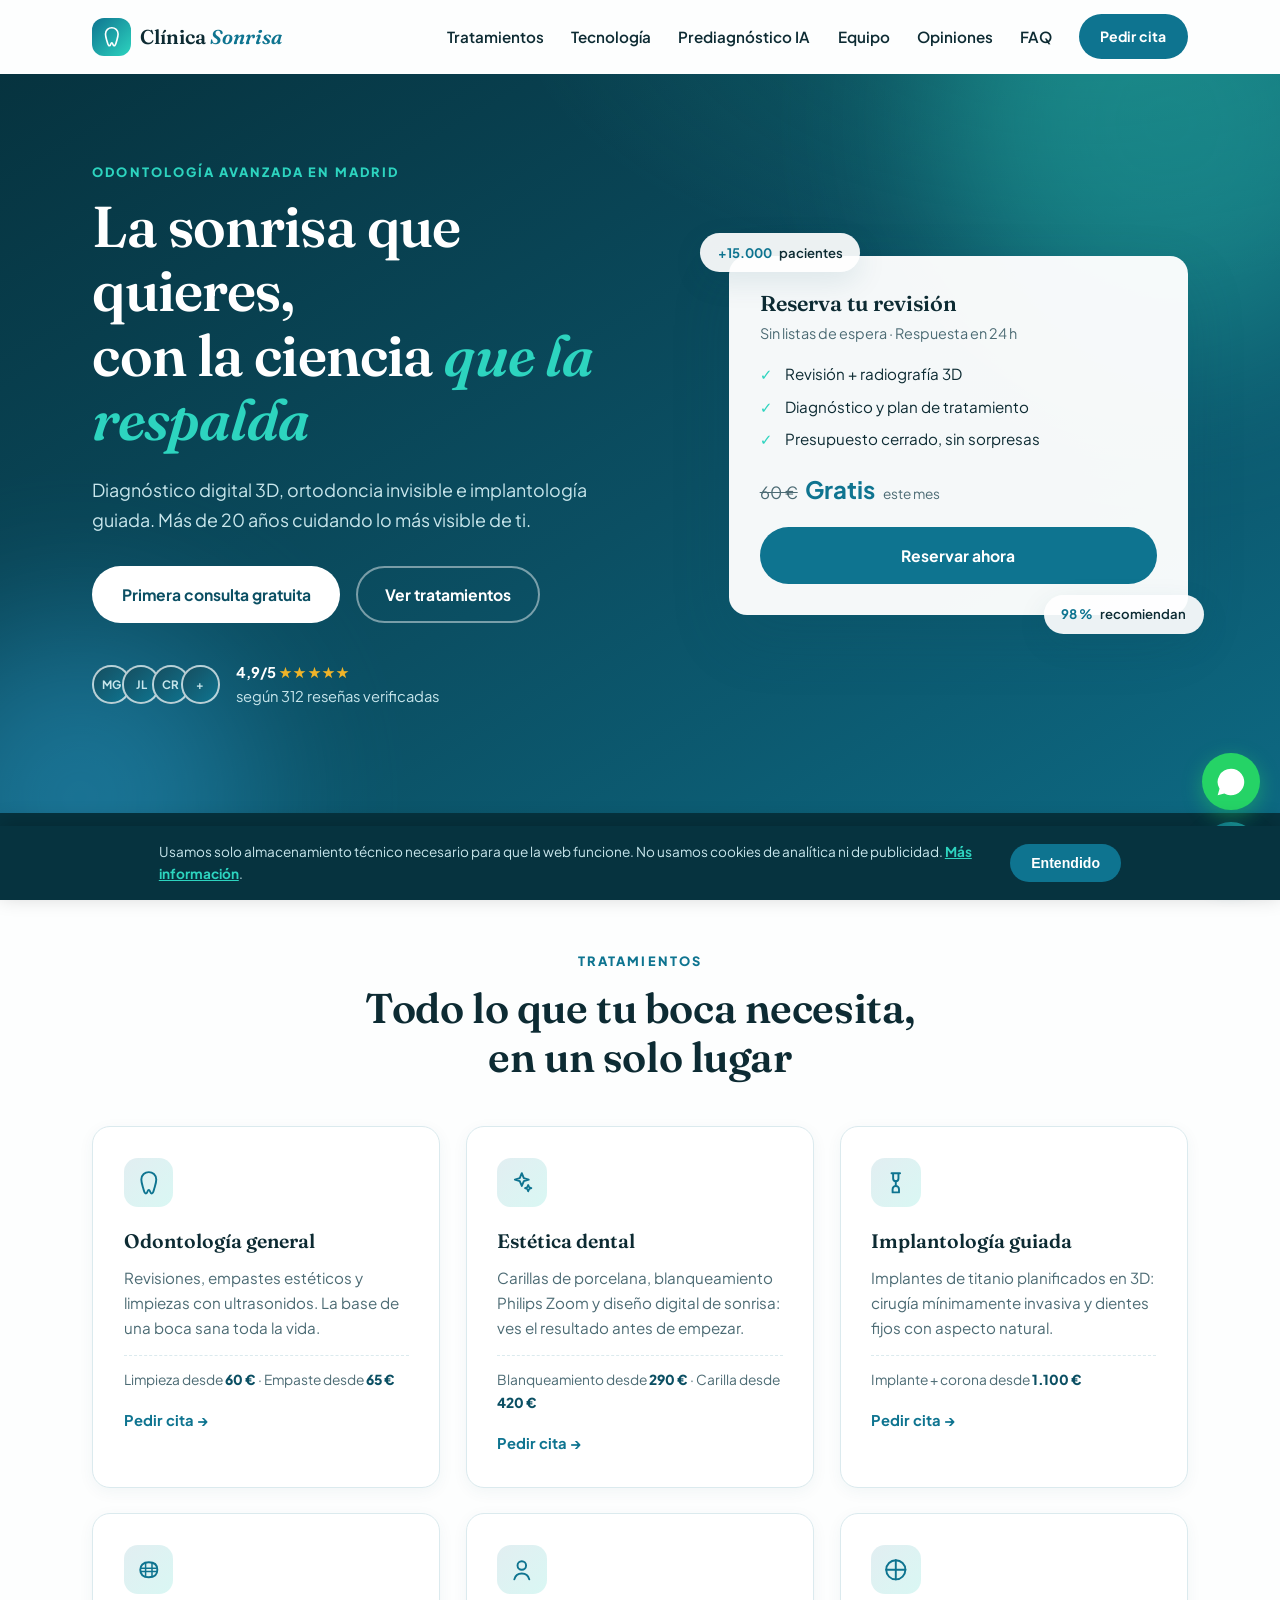
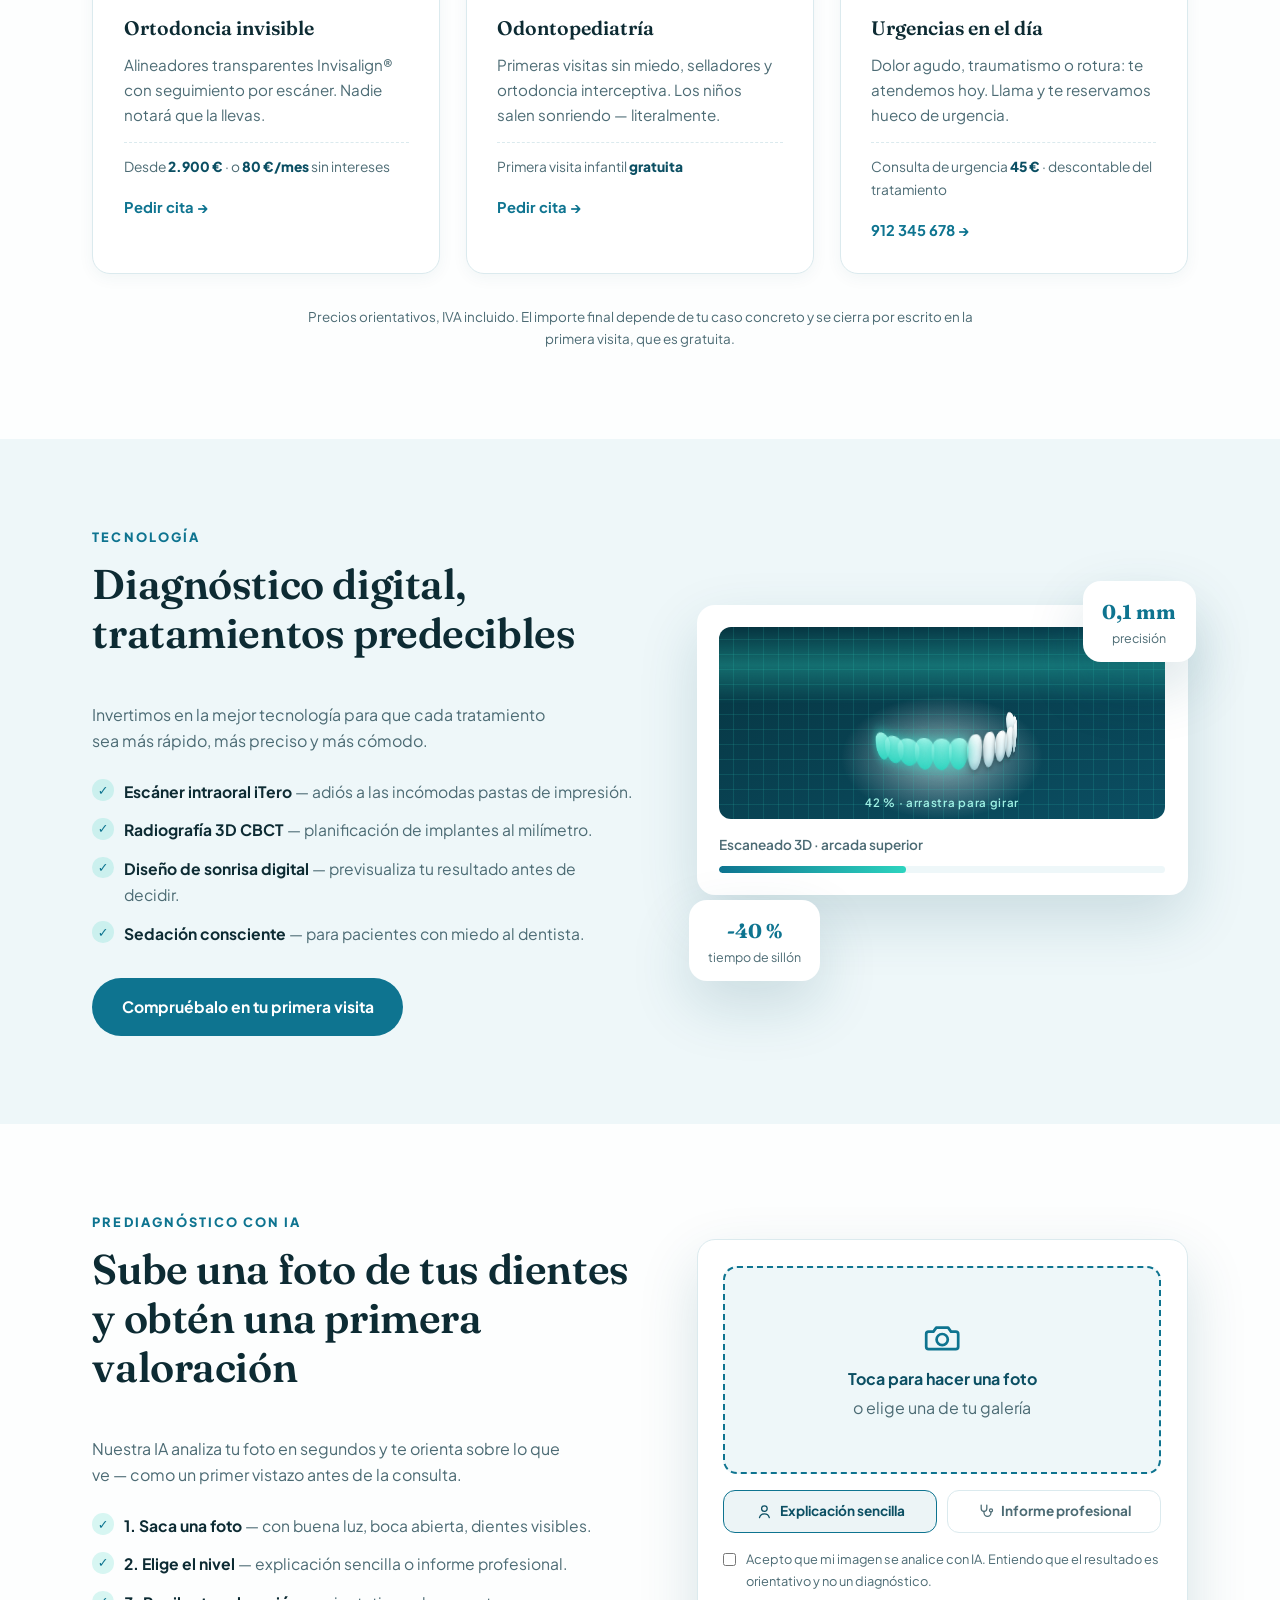
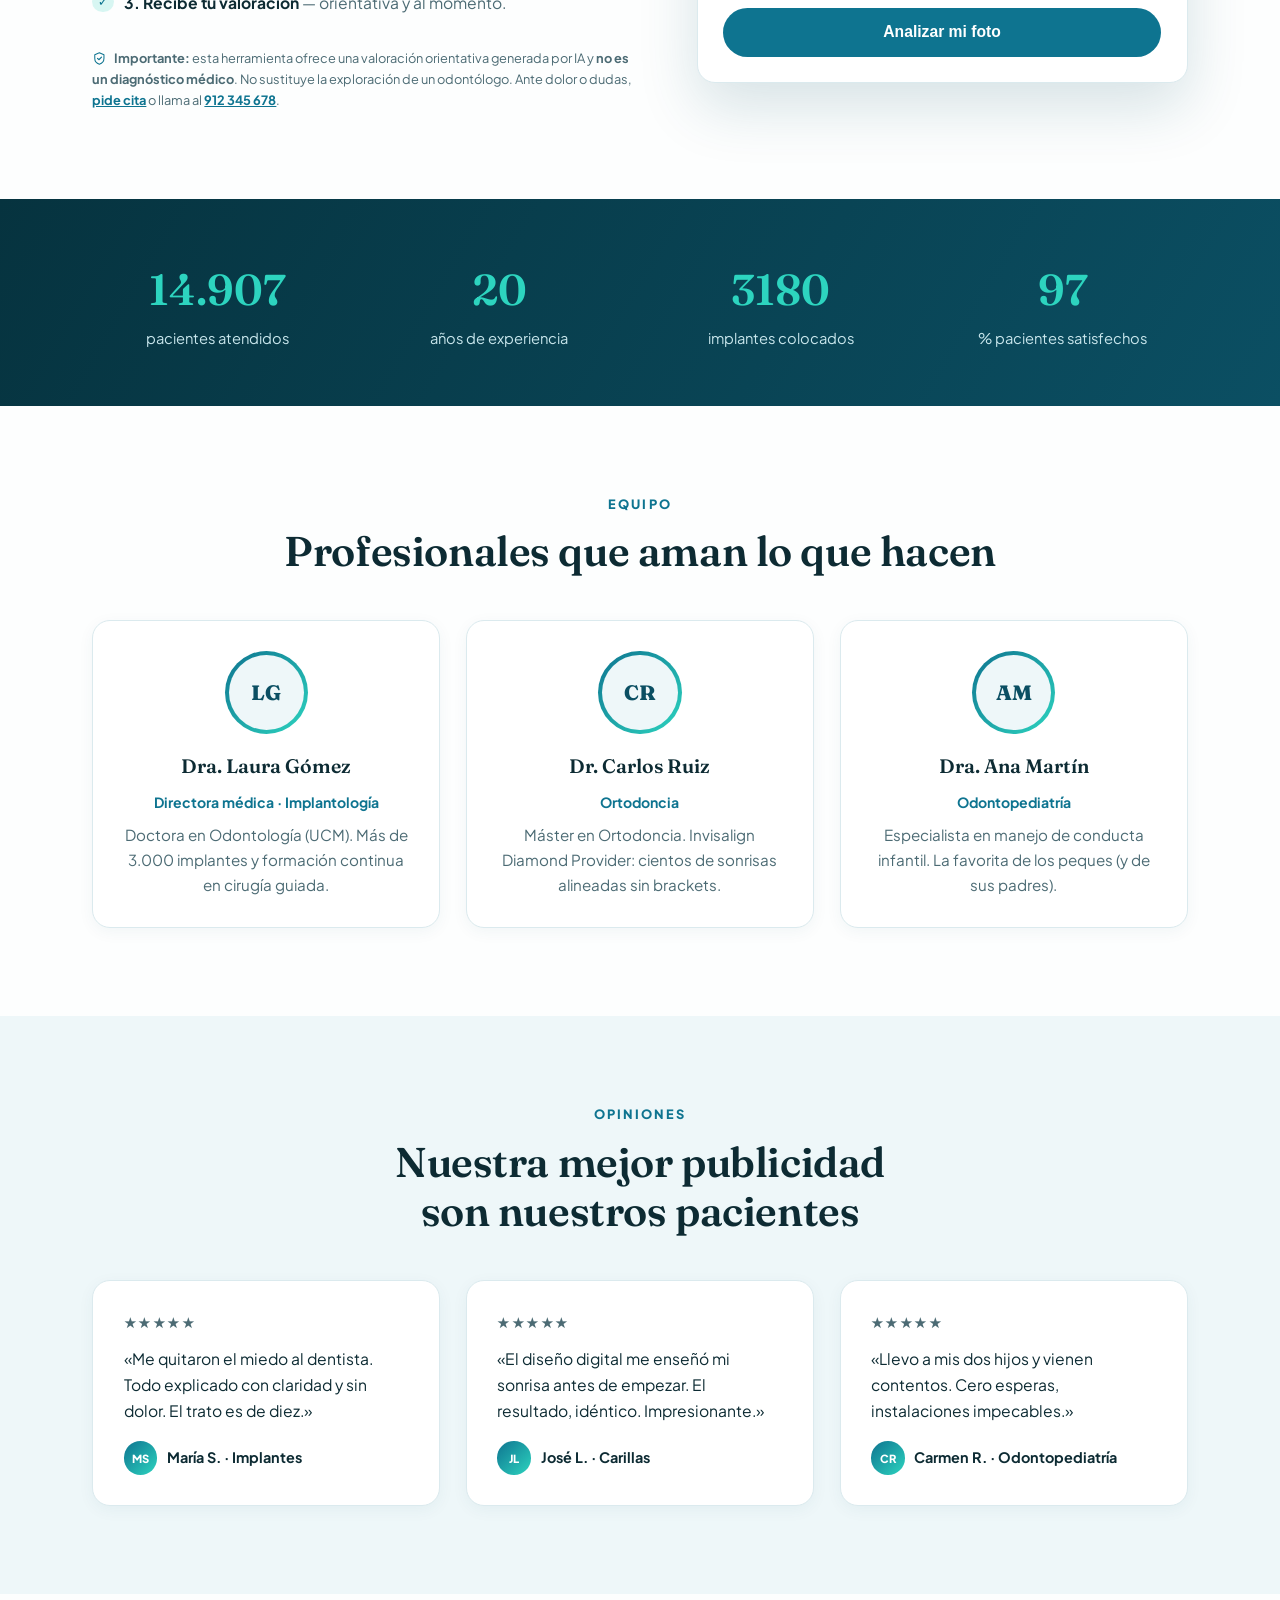
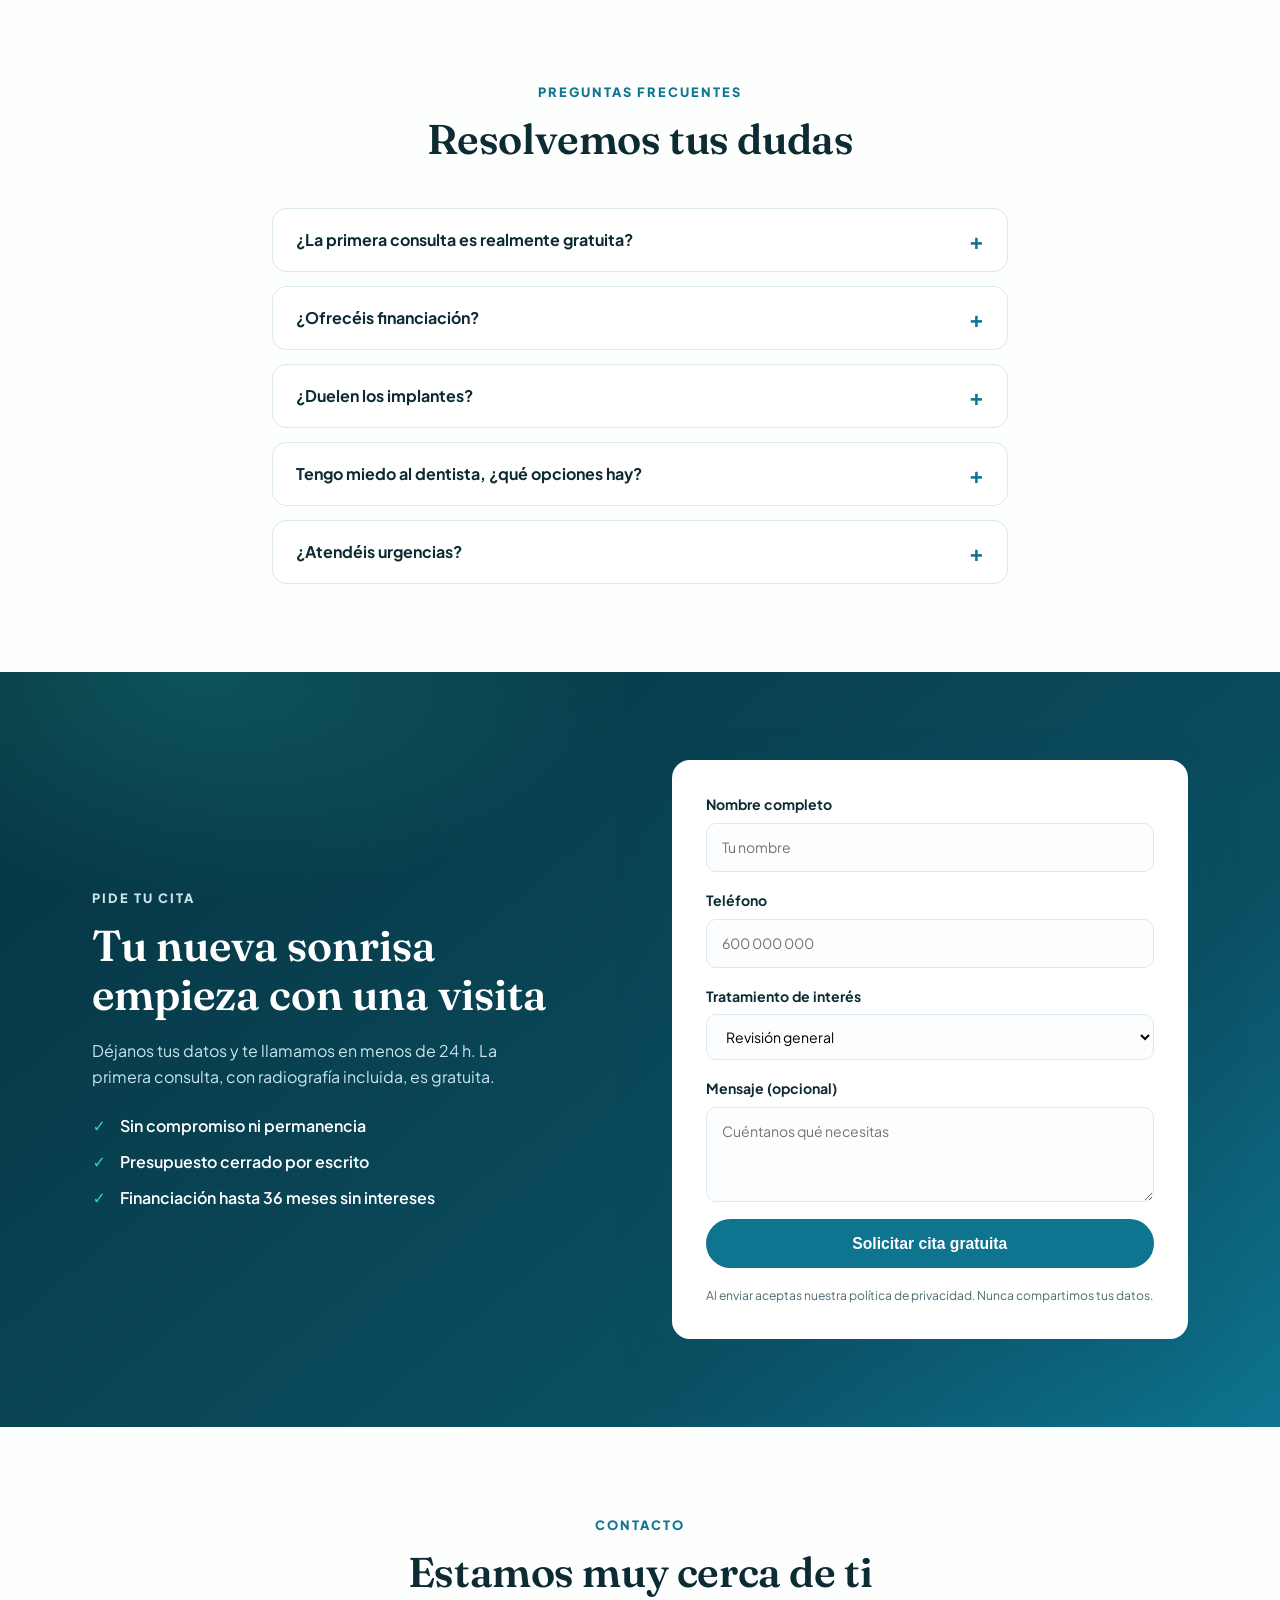
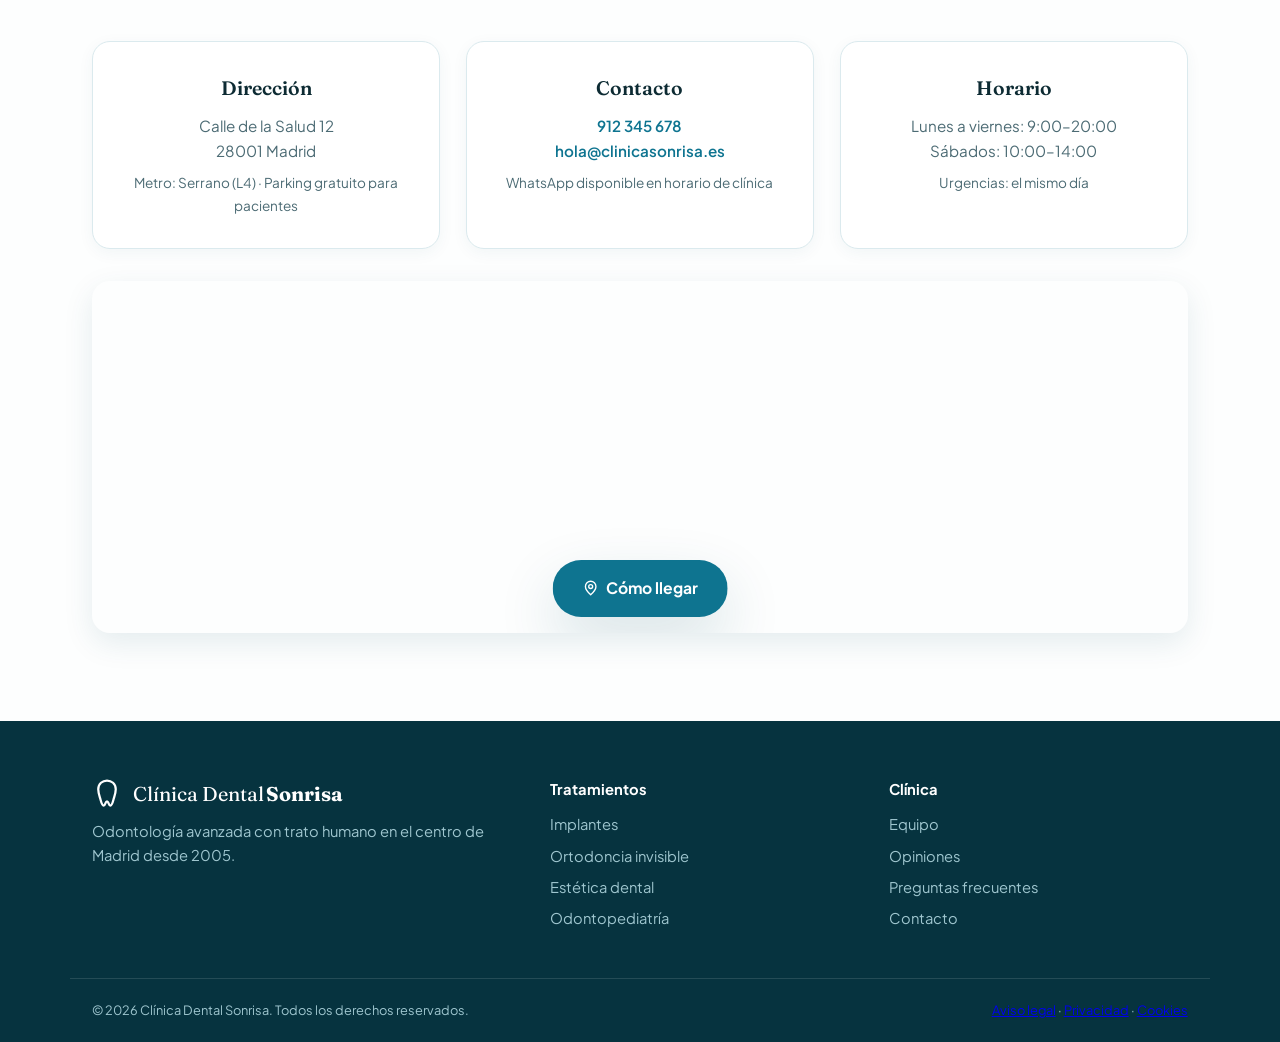
==== commit a8dd55f0: "Rediseño: iconos SVG, WhatsApp reubicado y precios orientativos Aplicadas las recomendaciones de ant" ====
--- a/index.html
+++ b/index.html
@@ -59,6 +59,22 @@
 </head>
 <body>
 
+  <svg class="sprite" aria-hidden="true" focusable="false"><defs>
+    <g id="i-tooth"><path d="M12 2C8.5 2 5 4.5 5 9c0 3 1 5.5 1.8 8.2.5 1.8 1 4.8 2.5 4.8 1.7 0 1.3-3.4 2.7-3.4s1 3.4 2.7 3.4c1.5 0 2-3 2.5-4.8C18 14.5 19 12 19 9c0-4.5-3.5-7-7-7Z" stroke="currentColor" stroke-width="1.8" stroke-linejoin="round" fill="none"/></g>
+    <g id="i-clock"><circle cx="12" cy="12" r="9" stroke="currentColor" stroke-width="1.8" fill="none"/><path d="M12 7v5l3.5 2" stroke="currentColor" stroke-width="1.8" stroke-linecap="round" fill="none"/></g>
+    <g id="i-euro"><path d="M16.5 6.5A6.5 6.5 0 0 0 7 12a6.5 6.5 0 0 0 9.5 5.5M4.5 10.5h7M4.5 13.5h7" stroke="currentColor" stroke-width="1.8" stroke-linecap="round" fill="none"/></g>
+    <g id="i-calendar"><rect x="3.5" y="5" width="17" height="15.5" rx="2.5" stroke="currentColor" stroke-width="1.8" fill="none"/><path d="M3.5 9.5h17M8 3v4M16 3v4" stroke="currentColor" stroke-width="1.8" stroke-linecap="round" fill="none"/></g>
+    <g id="i-alert"><path d="M12 4.5 2.8 20h18.4L12 4.5Z" stroke="currentColor" stroke-width="1.8" stroke-linejoin="round" fill="none"/><path d="M12 10v4M12 17.2v.1" stroke="currentColor" stroke-width="1.9" stroke-linecap="round"/></g>
+    <g id="i-pin"><path d="M12 21s7-6.2 7-11a7 7 0 1 0-14 0c0 4.8 7 11 7 11Z" stroke="currentColor" stroke-width="1.8" stroke-linejoin="round" fill="none"/><circle cx="12" cy="10" r="2.6" stroke="currentColor" stroke-width="1.8" fill="none"/></g>
+    <g id="i-camera"><path d="M3.5 8.5h3l1.8-2.5h7.4L17.5 8.5h3a1.5 1.5 0 0 1 1.5 1.5v8a1.5 1.5 0 0 1-1.5 1.5h-17A1.5 1.5 0 0 1 2 18v-8a1.5 1.5 0 0 1 1.5-1.5Z" stroke="currentColor" stroke-width="1.7" stroke-linejoin="round" fill="none"/><circle cx="12" cy="13.5" r="3.5" stroke="currentColor" stroke-width="1.7" fill="none"/></g>
+    <g id="i-user"><circle cx="12" cy="8" r="4" stroke="currentColor" stroke-width="1.8" fill="none"/><path d="M5 21c.8-3.5 3.6-5.5 7-5.5s6.2 2 7 5.5" stroke="currentColor" stroke-width="1.8" stroke-linecap="round" fill="none"/></g>
+    <g id="i-stethoscope"><path d="M6 3v5a4 4 0 0 0 8 0V3" stroke="currentColor" stroke-width="1.8" stroke-linecap="round" fill="none"/><path d="M10 12v2a5 5 0 0 0 10 0v-1" stroke="currentColor" stroke-width="1.8" stroke-linecap="round" fill="none"/><circle cx="20" cy="10.5" r="2.2" stroke="currentColor" stroke-width="1.8" fill="none"/></g>
+    <g id="i-chat"><path d="M21 12a8 8 0 0 1-11.6 7.1L4 20.5l1.5-5A8 8 0 1 1 21 12Z" stroke="currentColor" stroke-width="1.8" stroke-linejoin="round" fill="none"/></g>
+    <g id="i-close"><path d="M6 6l12 12M18 6 6 18" stroke="currentColor" stroke-width="2" stroke-linecap="round"/></g>
+    <g id="i-send"><path d="M3.5 12 21 4l-4.5 17-4-7-7-2Z" stroke="currentColor" stroke-width="1.8" stroke-linejoin="round" fill="none"/></g>
+    <g id="i-shield"><path d="M12 3 4.5 6v6c0 4.4 3.1 8.3 7.5 9.5 4.4-1.2 7.5-5.1 7.5-9.5V6L12 3Z" stroke="currentColor" stroke-width="1.7" stroke-linejoin="round" fill="none"/><path d="m9 12 2.2 2.2L15.5 10" stroke="currentColor" stroke-width="1.9" stroke-linecap="round" stroke-linejoin="round" fill="none"/></g>
+  </defs></svg>
+
   <!-- Cabecera -->
   <header class="header" id="inicio">
     <nav class="container nav">
@@ -142,39 +158,46 @@
           <div class="card__icon"><svg viewBox="0 0 24 24" fill="none"><path d="M12 2C8.5 2 5 4.5 5 9c0 3 1 5.5 1.8 8.2.5 1.8 1 4.8 2.5 4.8 1.7 0 1.3-3.4 2.7-3.4s1 3.4 2.7 3.4c1.5 0 2-3 2.5-4.8C18 14.5 19 12 19 9c0-4.5-3.5-7-7-7Z" stroke="currentColor" stroke-width="1.8" stroke-linejoin="round"/></svg></div>
           <h3>Odontología general</h3>
           <p>Revisiones, empastes estéticos y limpiezas con ultrasonidos. La base de una boca sana toda la vida.</p>
+          <p class="card__precio">Limpieza desde <strong>60 €</strong> · Empaste desde <strong>65 €</strong></p>
           <a class="card__link" href="#cita">Pedir cita <span aria-hidden="true">→</span></a>
         </article>
         <article class="card reveal">
           <div class="card__icon"><svg viewBox="0 0 24 24" fill="none"><path d="m12 3 1.9 4.6L18.5 9l-4.6 1.4L12 15l-1.9-4.6L5.5 9l4.6-1.4L12 3Z" stroke="currentColor" stroke-width="1.8" stroke-linejoin="round"/><path d="m18 14 .9 2.1 2.1.9-2.1.9L18 20l-.9-2.1-2.1-.9 2.1-.9L18 14Z" stroke="currentColor" stroke-width="1.6" stroke-linejoin="round"/></svg></div>
           <h3>Estética dental</h3>
           <p>Carillas de porcelana, blanqueamiento Philips Zoom y diseño digital de sonrisa: ves el resultado antes de empezar.</p>
+          <p class="card__precio">Blanqueamiento desde <strong>290 €</strong> · Carilla desde <strong>420 €</strong></p>
           <a class="card__link" href="#cita">Pedir cita <span aria-hidden="true">→</span></a>
         </article>
         <article class="card reveal">
           <div class="card__icon"><svg viewBox="0 0 24 24" fill="none"><path d="M8 3h8M9.5 3v5a2.5 2.5 0 0 0 5 0V3" stroke="currentColor" stroke-width="1.8" stroke-linecap="round"/><path d="M12 10.5V15m0 0a3 3 0 0 1 3 3v3H9v-3a3 3 0 0 1 3-3Z" stroke="currentColor" stroke-width="1.8" stroke-linecap="round" stroke-linejoin="round"/></svg></div>
           <h3>Implantología guiada</h3>
           <p>Implantes de titanio planificados en 3D: cirugía mínimamente invasiva y dientes fijos con aspecto natural.</p>
+          <p class="card__precio">Implante + corona desde <strong>1.100 €</strong></p>
           <a class="card__link" href="#cita">Pedir cita <span aria-hidden="true">→</span></a>
         </article>
         <article class="card reveal">
           <div class="card__icon"><svg viewBox="0 0 24 24" fill="none"><path d="M4 12c0-4 2.5-7 8-7s8 3 8 7-2.5 7-8 7-8-3-8-7Z" stroke="currentColor" stroke-width="1.8"/><path d="M4.5 10.5h15M4.5 13.5h15M9 5.5v13M15 5.5v13" stroke="currentColor" stroke-width="1.4"/></svg></div>
           <h3>Ortodoncia invisible</h3>
           <p>Alineadores transparentes Invisalign® con seguimiento por escáner. Nadie notará que la llevas.</p>
+          <p class="card__precio">Desde <strong>2.900 €</strong> · o <strong>80 €/mes</strong> sin intereses</p>
           <a class="card__link" href="#cita">Pedir cita <span aria-hidden="true">→</span></a>
         </article>
         <article class="card reveal">
           <div class="card__icon"><svg viewBox="0 0 24 24" fill="none"><circle cx="12" cy="8" r="4" stroke="currentColor" stroke-width="1.8"/><path d="M5 21c.8-3.5 3.6-5.5 7-5.5s6.2 2 7 5.5" stroke="currentColor" stroke-width="1.8" stroke-linecap="round"/></svg></div>
           <h3>Odontopediatría</h3>
           <p>Primeras visitas sin miedo, selladores y ortodoncia interceptiva. Los niños salen sonriendo — literalmente.</p>
+          <p class="card__precio">Primera visita infantil <strong>gratuita</strong></p>
           <a class="card__link" href="#cita">Pedir cita <span aria-hidden="true">→</span></a>
         </article>
         <article class="card reveal">
           <div class="card__icon"><svg viewBox="0 0 24 24" fill="none"><path d="M12 3v18M3 12h18" stroke="currentColor" stroke-width="1.8" stroke-linecap="round"/><circle cx="12" cy="12" r="9" stroke="currentColor" stroke-width="1.8"/></svg></div>
           <h3>Urgencias en el día</h3>
           <p>Dolor agudo, traumatismo o rotura: te atendemos hoy. Llama y te reservamos hueco de urgencia.</p>
+          <p class="card__precio">Consulta de urgencia <strong>45 €</strong> · descontable del tratamiento</p>
           <a class="card__link" href="tel:+34912345678">912 345 678 <span aria-hidden="true">→</span></a>
         </article>
       </div>
+      <p class="precios__nota reveal">Precios orientativos, IVA incluido. El importe final depende de tu caso concreto y se cierra por escrito en la primera visita, que es gratuita.</p>
     </div>
   </section>
 
@@ -220,7 +243,7 @@
           <li><strong>2. Elige el nivel</strong> — explicación sencilla o informe profesional.</li>
           <li><strong>3. Recibe tu valoración</strong> — orientativa y al momento.</li>
         </ul>
-        <p class="diag__legal">⚕️ <strong>Importante:</strong> esta herramienta ofrece una valoración orientativa generada por IA y <strong>no es un diagnóstico médico</strong>. No sustituye la exploración de un odontólogo. Ante dolor o dudas, <a href="#cita">pide cita</a> o llama al <a href="tel:+34912345678">912 345 678</a>.</p>
+        <p class="diag__legal"><svg class="ico" viewBox="0 0 24 24"><use href="#i-shield"/></svg> <strong>Importante:</strong> esta herramienta ofrece una valoración orientativa generada por IA y <strong>no es un diagnóstico médico</strong>. No sustituye la exploración de un odontólogo. Ante dolor o dudas, <a href="#cita">pide cita</a> o llama al <a href="tel:+34912345678">912 345 678</a>.</p>
       </div>
       <div class="reveal">
         <div class="diag__card">
@@ -228,14 +251,14 @@
             <input type="file" id="diagFile" accept="image/*" capture="environment" hidden>
             <img id="diagPreview" alt="Vista previa de tu foto" hidden>
             <span class="diag__drop-inner" id="diagDropText">
-              <span class="diag__drop-icon">📷</span>
+              <svg class="diag__drop-icon" viewBox="0 0 24 24"><use href="#i-camera"/></svg>
               <strong>Toca para hacer una foto</strong>
               <span>o elige una de tu galería</span>
             </span>
           </label>
           <div class="diag__pills" role="radiogroup" aria-label="Nivel de explicación">
-            <label><input type="radio" name="nivel" value="sencillo" checked><span>😊 Explicación sencilla</span></label>
-            <label><input type="radio" name="nivel" value="profesional"><span>🩺 Informe profesional</span></label>
+            <label><input type="radio" name="nivel" value="sencillo" checked><span><svg class="ico" viewBox="0 0 24 24"><use href="#i-user"/></svg> Explicación sencilla</span></label>
+            <label><input type="radio" name="nivel" value="profesional"><span><svg class="ico" viewBox="0 0 24 24"><use href="#i-stethoscope"/></svg> Informe profesional</span></label>
           </div>
           <label class="diag__consent">
             <input type="checkbox" id="diagConsent">
@@ -412,7 +435,7 @@
 
       <div class="mapa reveal">
         <iframe id="mapaClinica" title="Ubicación de la clínica en el mapa" loading="lazy" referrerpolicy="no-referrer-when-downgrade"></iframe>
-        <a id="linkComoLlegar" class="btn btn--primary mapa__btn" href="#" target="_blank" rel="noopener">📍 Cómo llegar</a>
+        <a id="linkComoLlegar" class="btn btn--primary mapa__btn" href="#" target="_blank" rel="noopener"><svg class="ico" viewBox="0 0 24 24"><use href="#i-pin"/></svg> Cómo llegar</a>
       </div>
     </div>
   </section>
@@ -421,7 +444,7 @@
   <footer class="footer">
     <div class="container footer__grid">
       <div>
-        <p class="footer__brand">🦷 Clínica Dental <strong>Sonrisa</strong></p>
+        <p class="footer__brand"><svg class="ico ico--lg" viewBox="0 0 24 24"><use href="#i-tooth"/></svg> Clínica Dental <strong>Sonrisa</strong></p>
         <p>Odontología avanzada con trato humano en el centro de Madrid desde 2005.</p>
       </div>
       <div>
@@ -446,7 +469,7 @@
   </footer>
 
   <!-- WhatsApp -->
-  <a class="wa" id="waBtn" href="#" target="_blank" rel="noopener" aria-label="Escríbenos por WhatsApp">
+  <a class="wa wa--arriba" id="waBtn" href="#" target="_blank" rel="noopener" aria-label="Escríbenos por WhatsApp">
     <svg viewBox="0 0 24 24" fill="currentColor" aria-hidden="true"><path d="M17.5 14.4c-.3-.2-1.7-.9-2-1-.3-.1-.5-.1-.7.1-.2.3-.7 1-.9 1.2-.2.2-.3.2-.6.1-1.6-.8-2.7-1.5-3.8-3.4-.3-.5.3-.5.8-1.5.1-.2 0-.4 0-.5s-.7-1.6-.9-2.2c-.2-.5-.5-.5-.7-.5h-.6c-.2 0-.5.1-.8.4-.3.3-1 1-1 2.5s1.1 2.9 1.2 3.1c.2.2 2.1 3.2 5.1 4.4 1.9.8 2.6.9 3.5.8.6-.1 1.7-.7 1.9-1.4.2-.7.2-1.2.2-1.4-.1-.1-.3-.2-.6-.3M12 2a10 10 0 0 0-8.6 15.1L2 22l5-1.3A10 10 0 1 0 12 2Z"/></svg>
   </a>
 
@@ -458,17 +481,17 @@
 
   <!-- Chatbot -->
   <div class="chat">
-    <button class="chat__toggle" id="chatToggle" aria-label="Abrir chat" aria-expanded="false">💬</button>
+    <button class="chat__toggle" id="chatToggle" aria-label="Abrir chat" aria-expanded="false"><svg viewBox="0 0 24 24"><use href="#i-chat"/></svg></button>
     <div class="chat__panel" id="chatPanel" hidden>
       <div class="chat__header">
-        <span>🦷 Asistente Sonrisa</span>
-        <button class="chat__close" id="chatClose" aria-label="Cerrar chat">✕</button>
+        <span><svg class="ico" viewBox="0 0 24 24"><use href="#i-tooth"/></svg> Asistente Sonrisa</span>
+        <button class="chat__close" id="chatClose" aria-label="Cerrar chat"><svg viewBox="0 0 24 24"><use href="#i-close"/></svg></button>
       </div>
       <div class="chat__messages" id="chatMessages" aria-live="polite"></div>
       <div class="chat__quick" id="chatQuick"></div>
       <form class="chat__inputrow" id="chatForm">
         <input type="text" id="chatInput" placeholder="Escribe tu pregunta…" autocomplete="off">
-        <button type="submit" aria-label="Enviar">➤</button>
+        <button type="submit" aria-label="Enviar"><svg viewBox="0 0 24 24"><use href="#i-send"/></svg></button>
       </form>
     </div>
   </div>
--- a/styles.css
+++ b/styles.css
@@ -612,12 +612,23 @@
   object-fit: cover;
 }
 
-/* ===== WhatsApp ===== */
+/* ===== Iconos SVG (sustituyen a los emojis) ===== */
+.sprite { display: none; }
+.ico {
+  width: 1.15em;
+  height: 1.15em;
+  flex: none;
+  vertical-align: -0.2em;
+  margin-right: 0.4em;
+}
+.ico--lg { width: 1.5em; height: 1.5em; }
+
+/* ===== WhatsApp (encima del chat) ===== */
 .wa {
   position: fixed;
-  bottom: 1.25rem;
-  right: 5.5rem;
-  z-index: 90;
+  bottom: 5.6rem;
+  right: 1.25rem;
+  z-index: 91;
   display: grid;
   place-items: center;
   width: 3.6rem;
@@ -697,13 +708,26 @@
 }
 .chat__toggle:hover { transform: scale(1.08); }
 
+.chat__toggle svg { width: 1.7rem; height: 1.7rem; }
+.chat__close svg { width: 1.05rem; height: 1.05rem; display: block; }
+.chat__inputrow button svg { width: 1.1rem; height: 1.1rem; }
+.chat__header .ico { margin-right: 0.45rem; }
+.chat__quick button { display: inline-flex; align-items: center; }
+.chat__quick .ico { width: 1rem; height: 1rem; margin-right: 0.35rem; }
+.diag__pills span { display: flex; align-items: center; justify-content: center; gap: 0.1rem; }
+.diag__pills .ico { width: 1.05rem; height: 1.05rem; }
+.diag__drop-icon { width: 2.4rem; height: 2.4rem; color: var(--primary); margin-bottom: 0.4rem; }
+.diag__legal .ico { color: var(--primary); }
+.mapa__btn { display: inline-flex; align-items: center; }
+.footer__brand { display: flex; align-items: center; gap: 0.15rem; }
+
 .chat__panel {
   position: fixed;
-  bottom: 5.5rem;
+  bottom: 9.7rem;
   right: 1.25rem;
   z-index: 90;
   width: min(22rem, calc(100vw - 2rem));
-  height: min(30rem, calc(100vh - 8rem));
+  height: min(28rem, calc(100vh - 12rem));
   background: #fff;
   border-radius: var(--radius);
   box-shadow: 0 12px 40px rgba(0, 0, 0, 0.24);
@@ -797,3 +821,21 @@
   }
   .nav__menu.open { display: flex; }
 }
+
+/* Precio orientativo en las tarjetas de tratamiento */
+.card__precio {
+  margin-top: 0.9rem;
+  padding-top: 0.85rem;
+  border-top: 1px dashed var(--line);
+  font-size: 0.86rem !important;
+  color: var(--ink-soft);
+}
+.card__precio strong { color: var(--primary-dark); font-weight: 800; }
+.precios__nota {
+  margin-top: 2rem;
+  text-align: center;
+  font-size: 0.84rem;
+  color: var(--ink-soft);
+  max-width: 44rem;
+  margin-inline: auto;
+}
